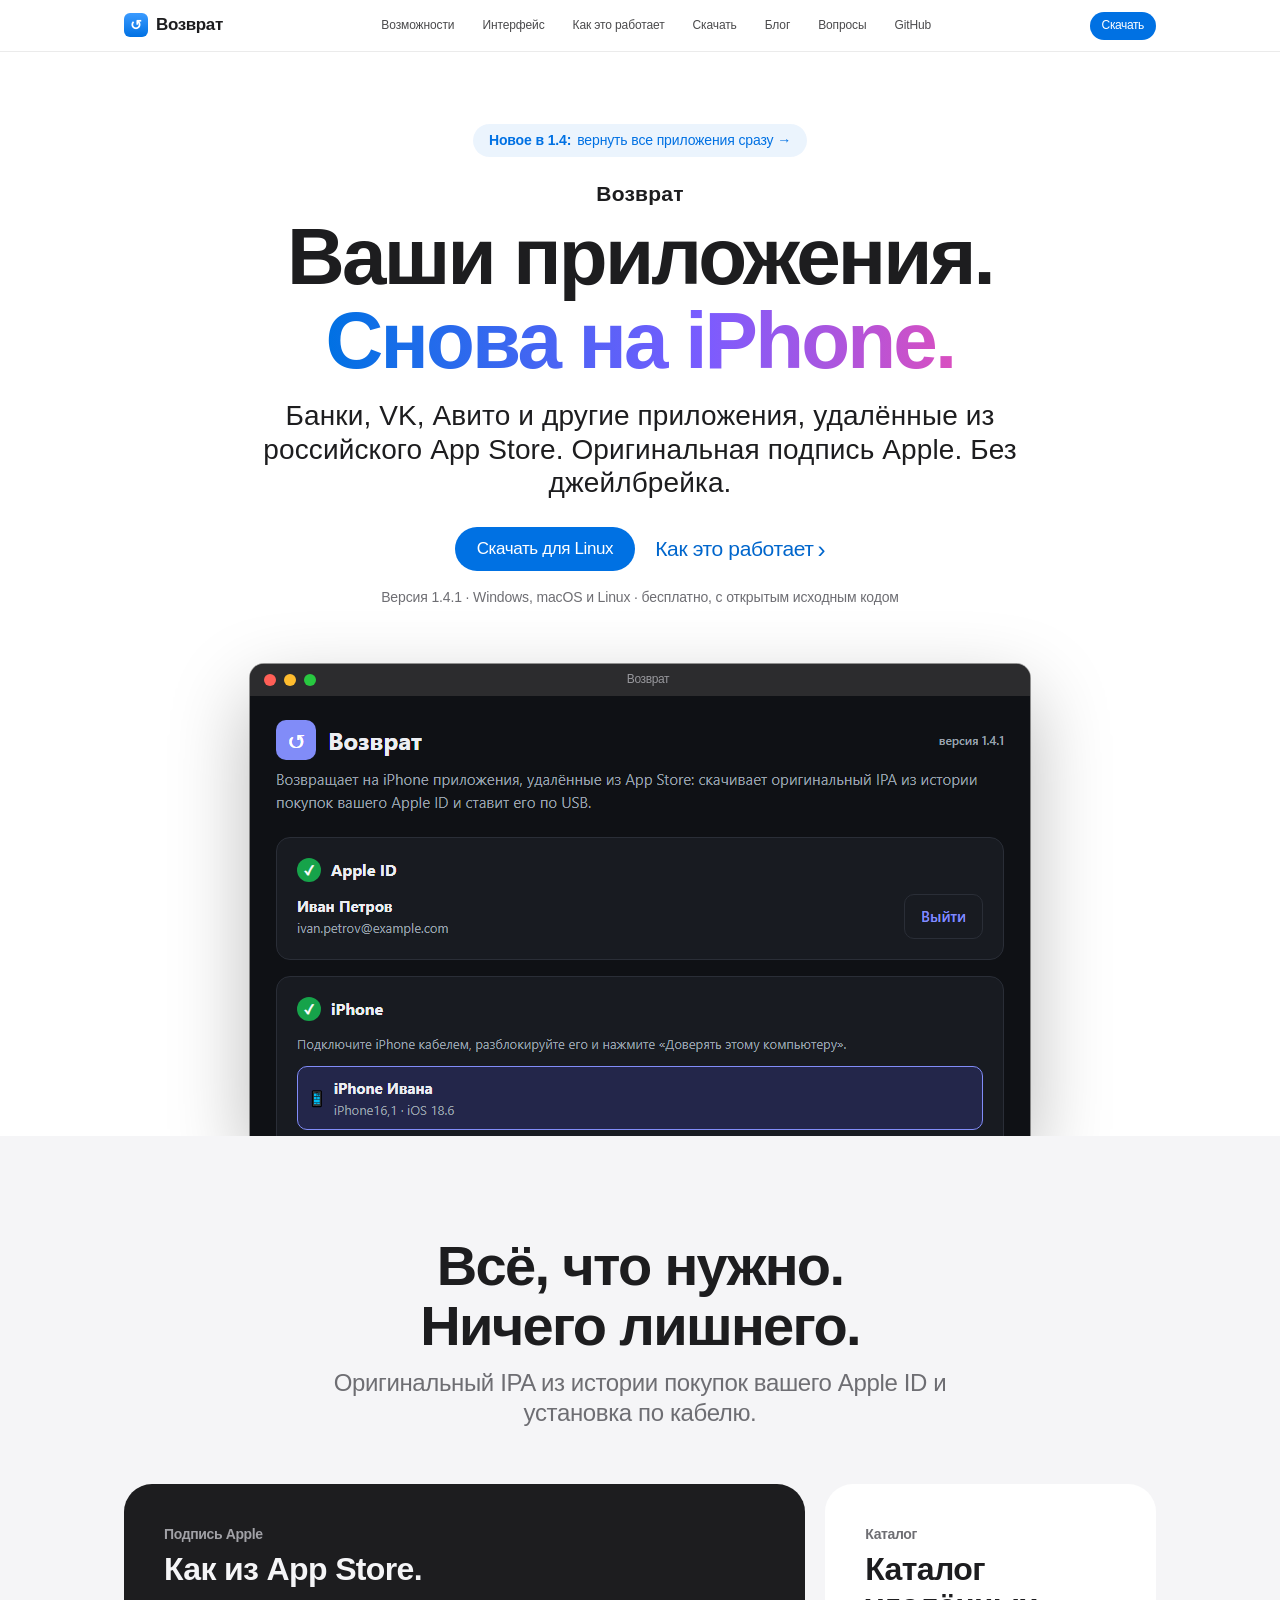
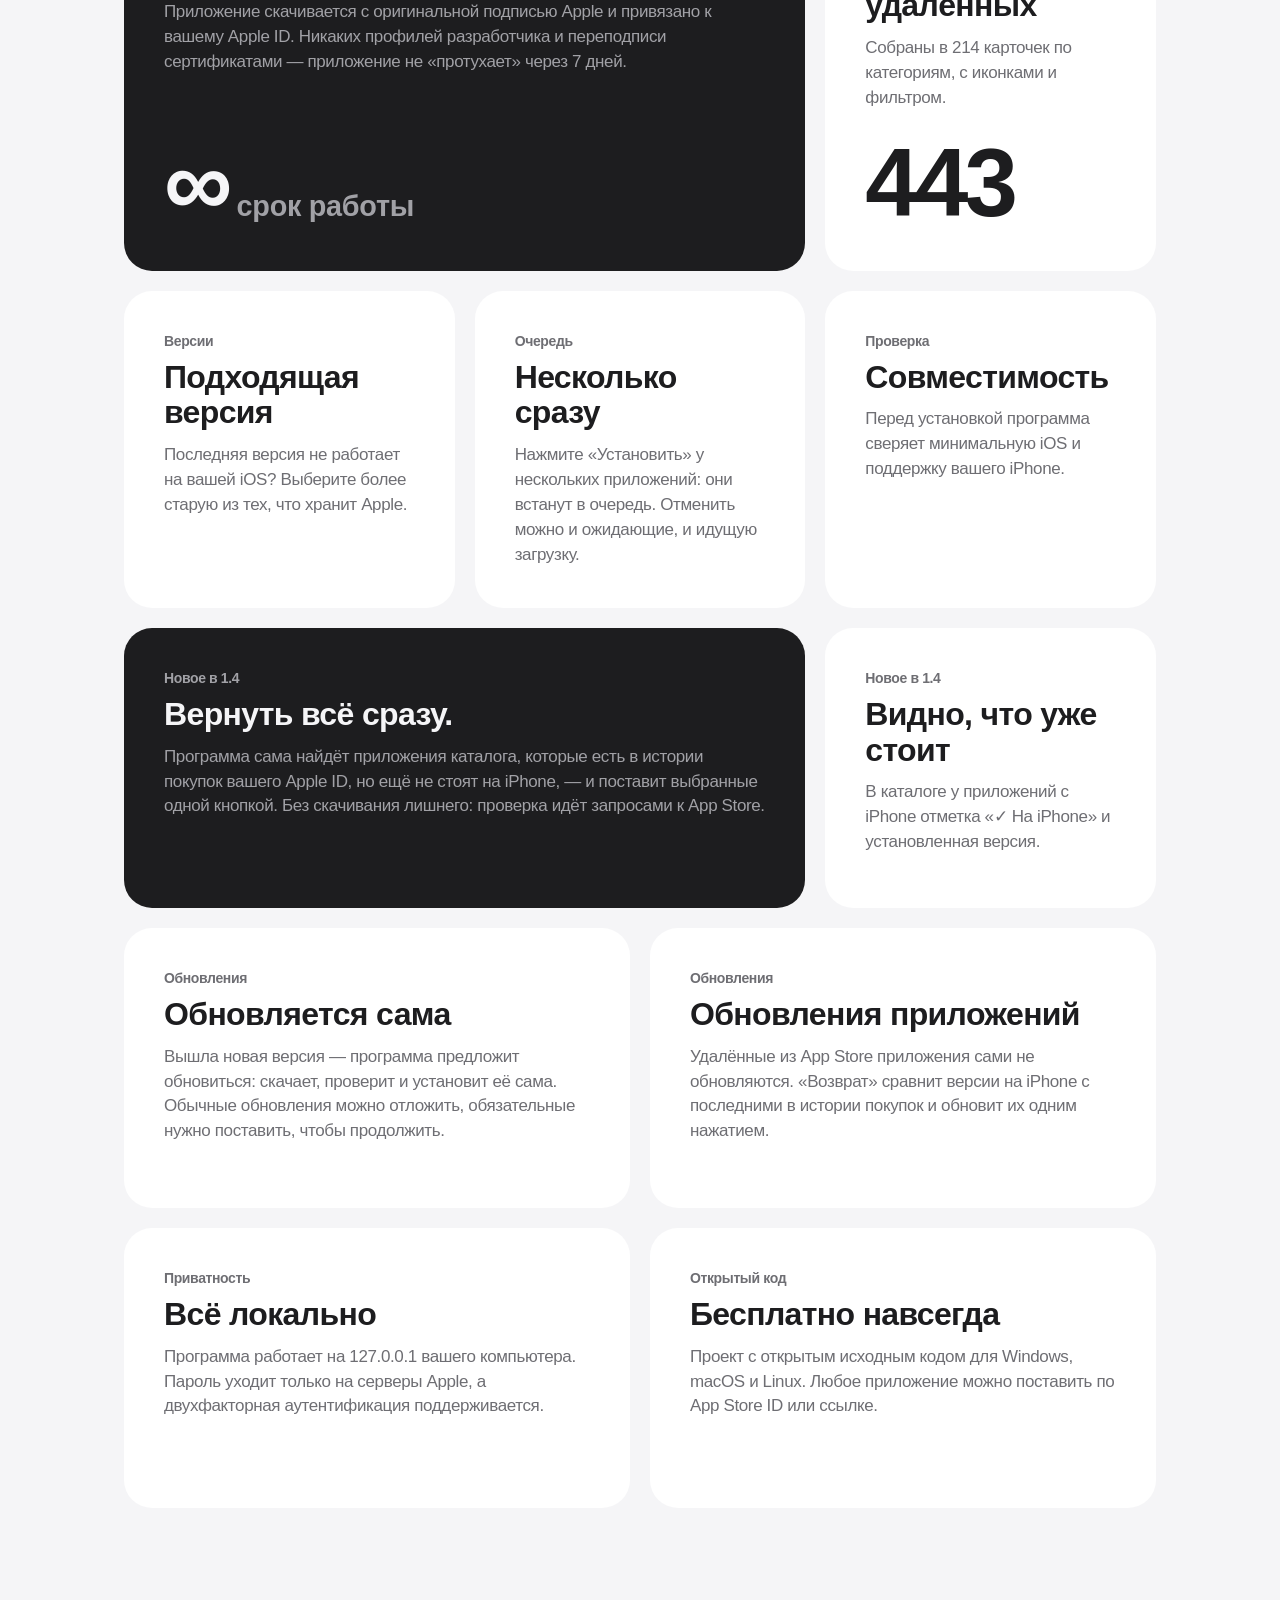
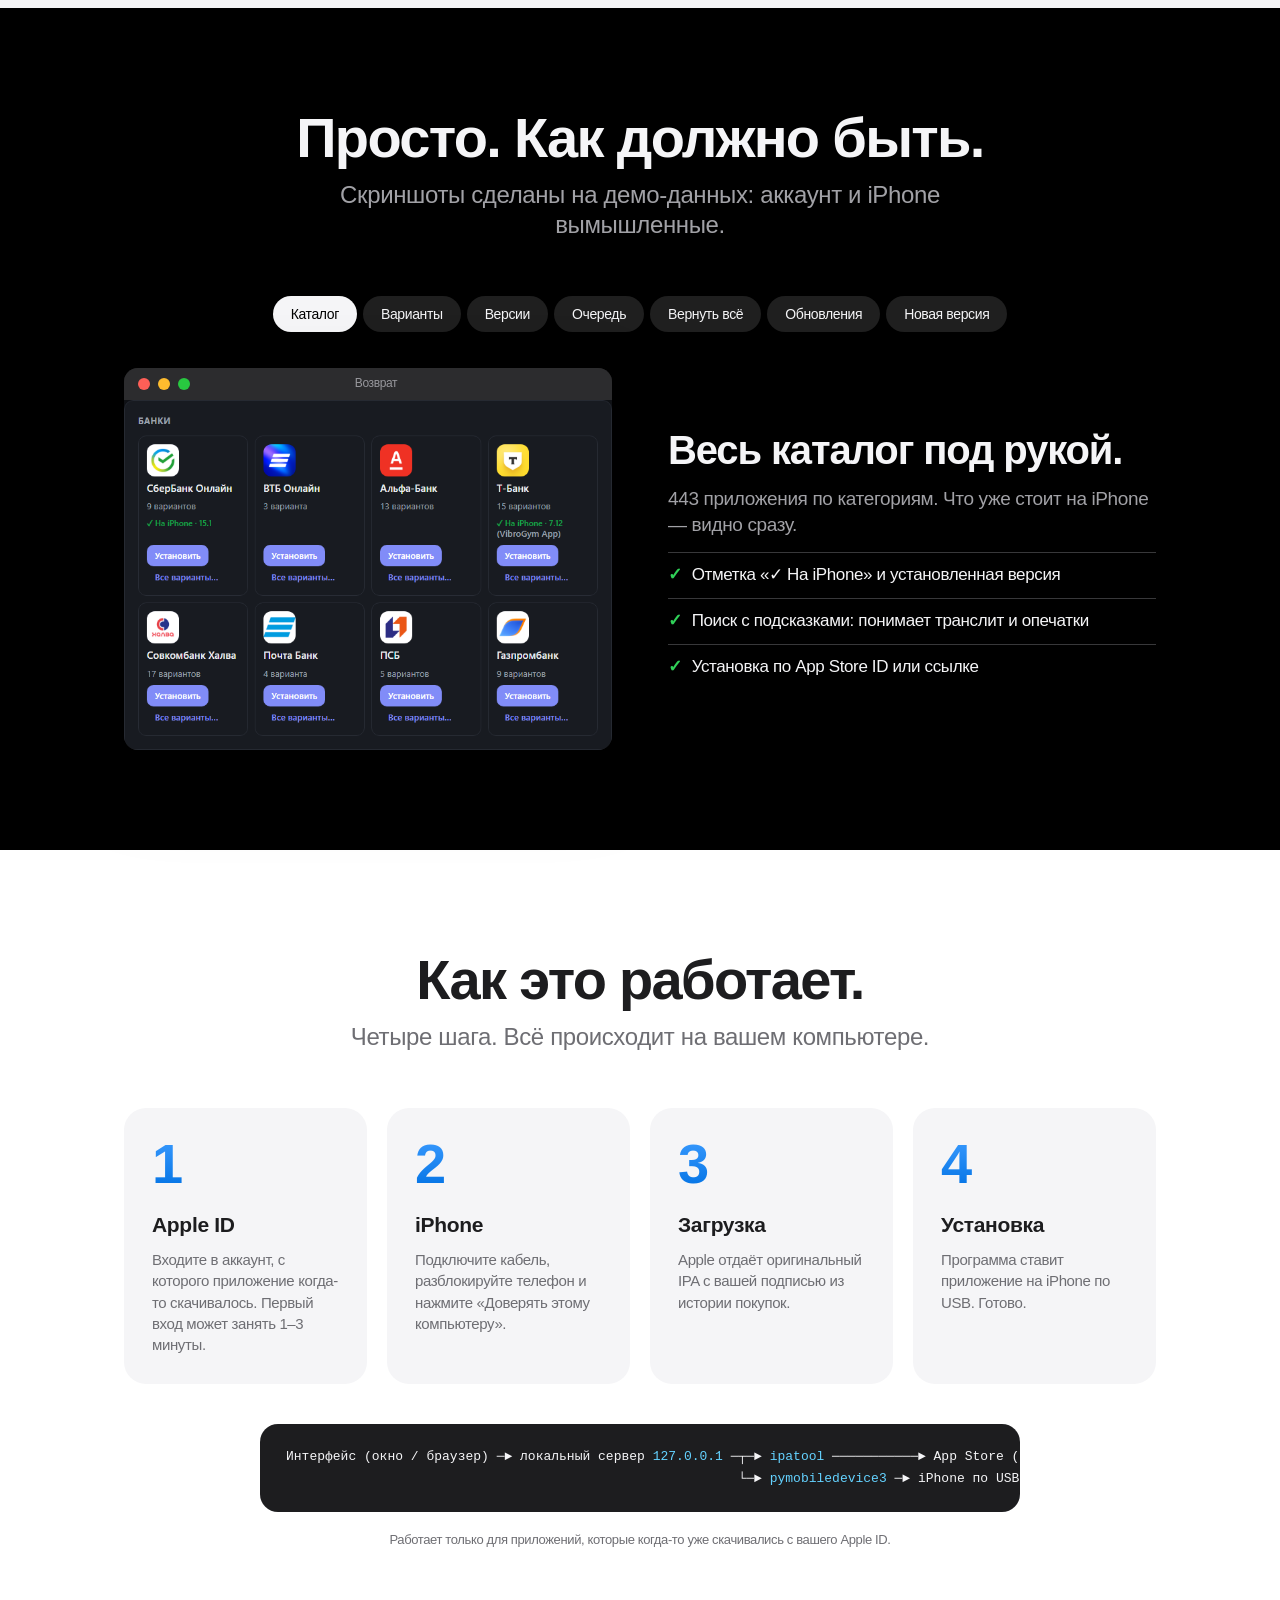
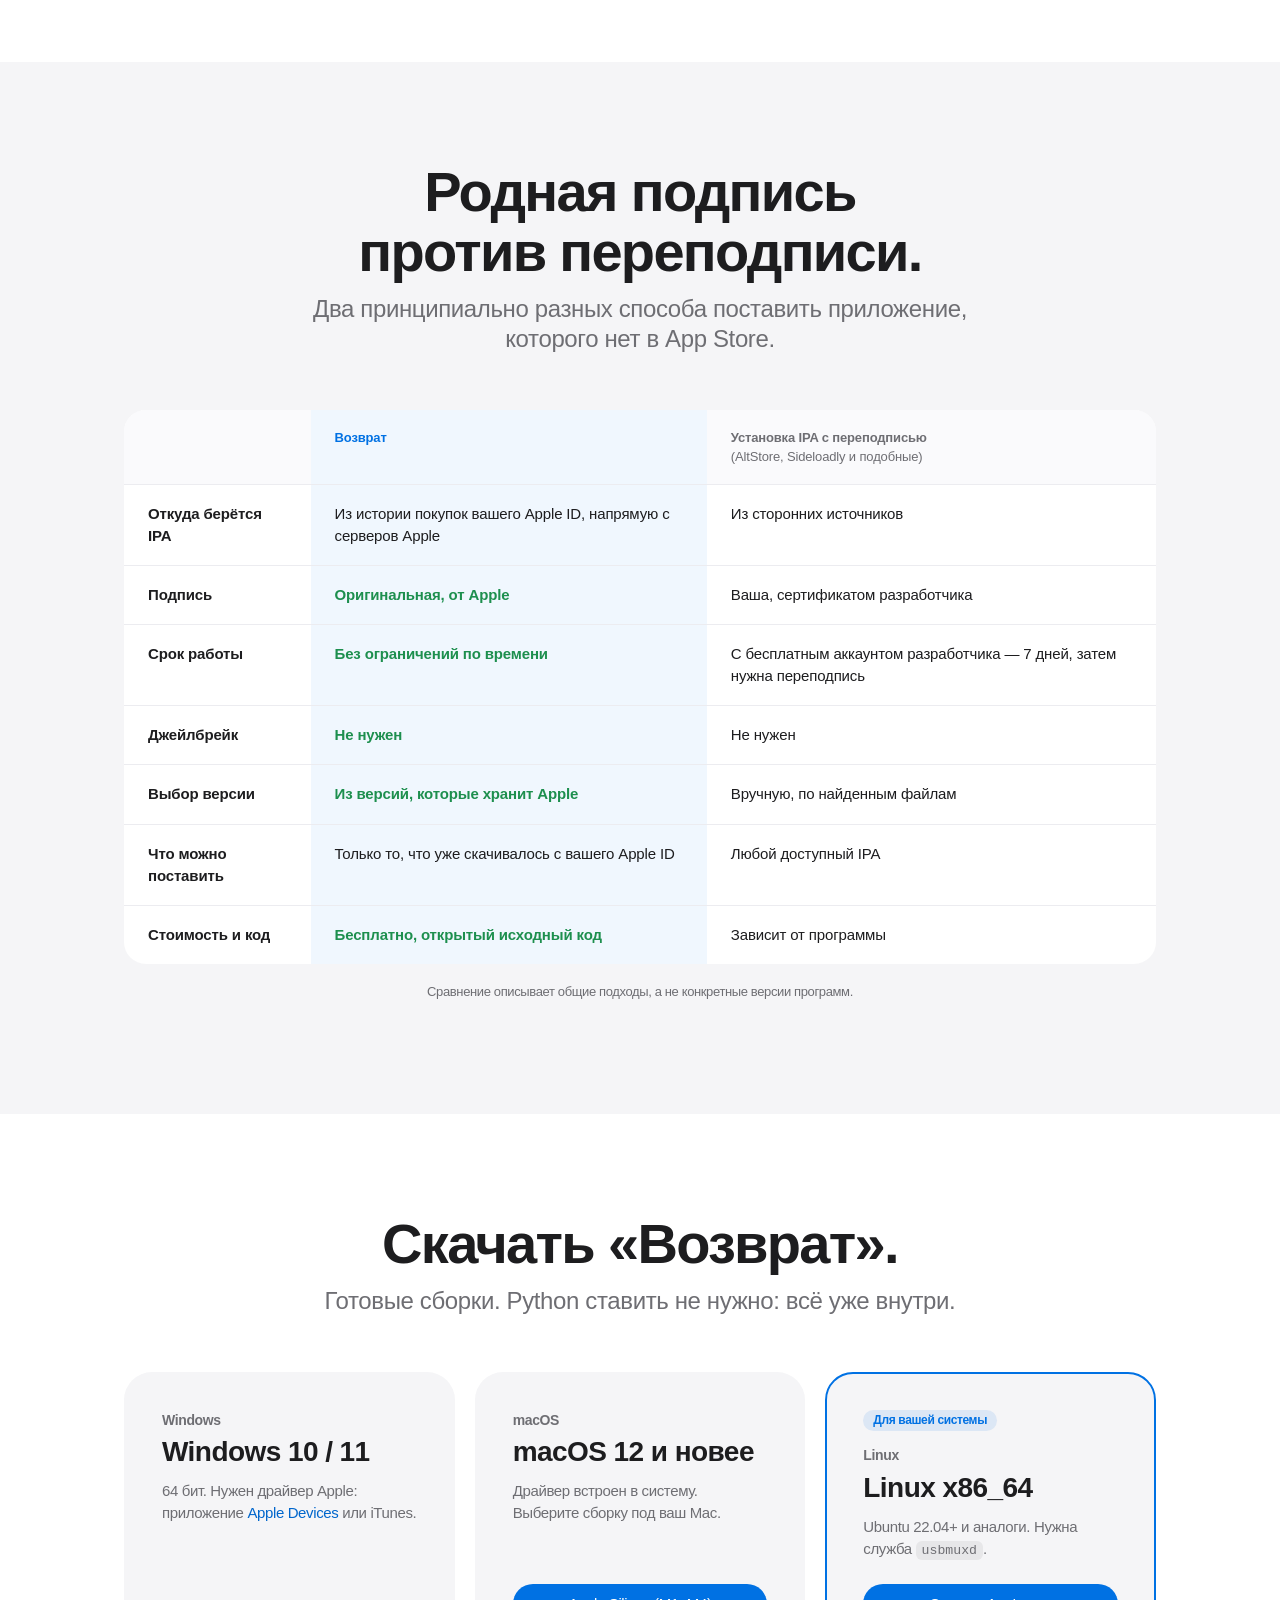
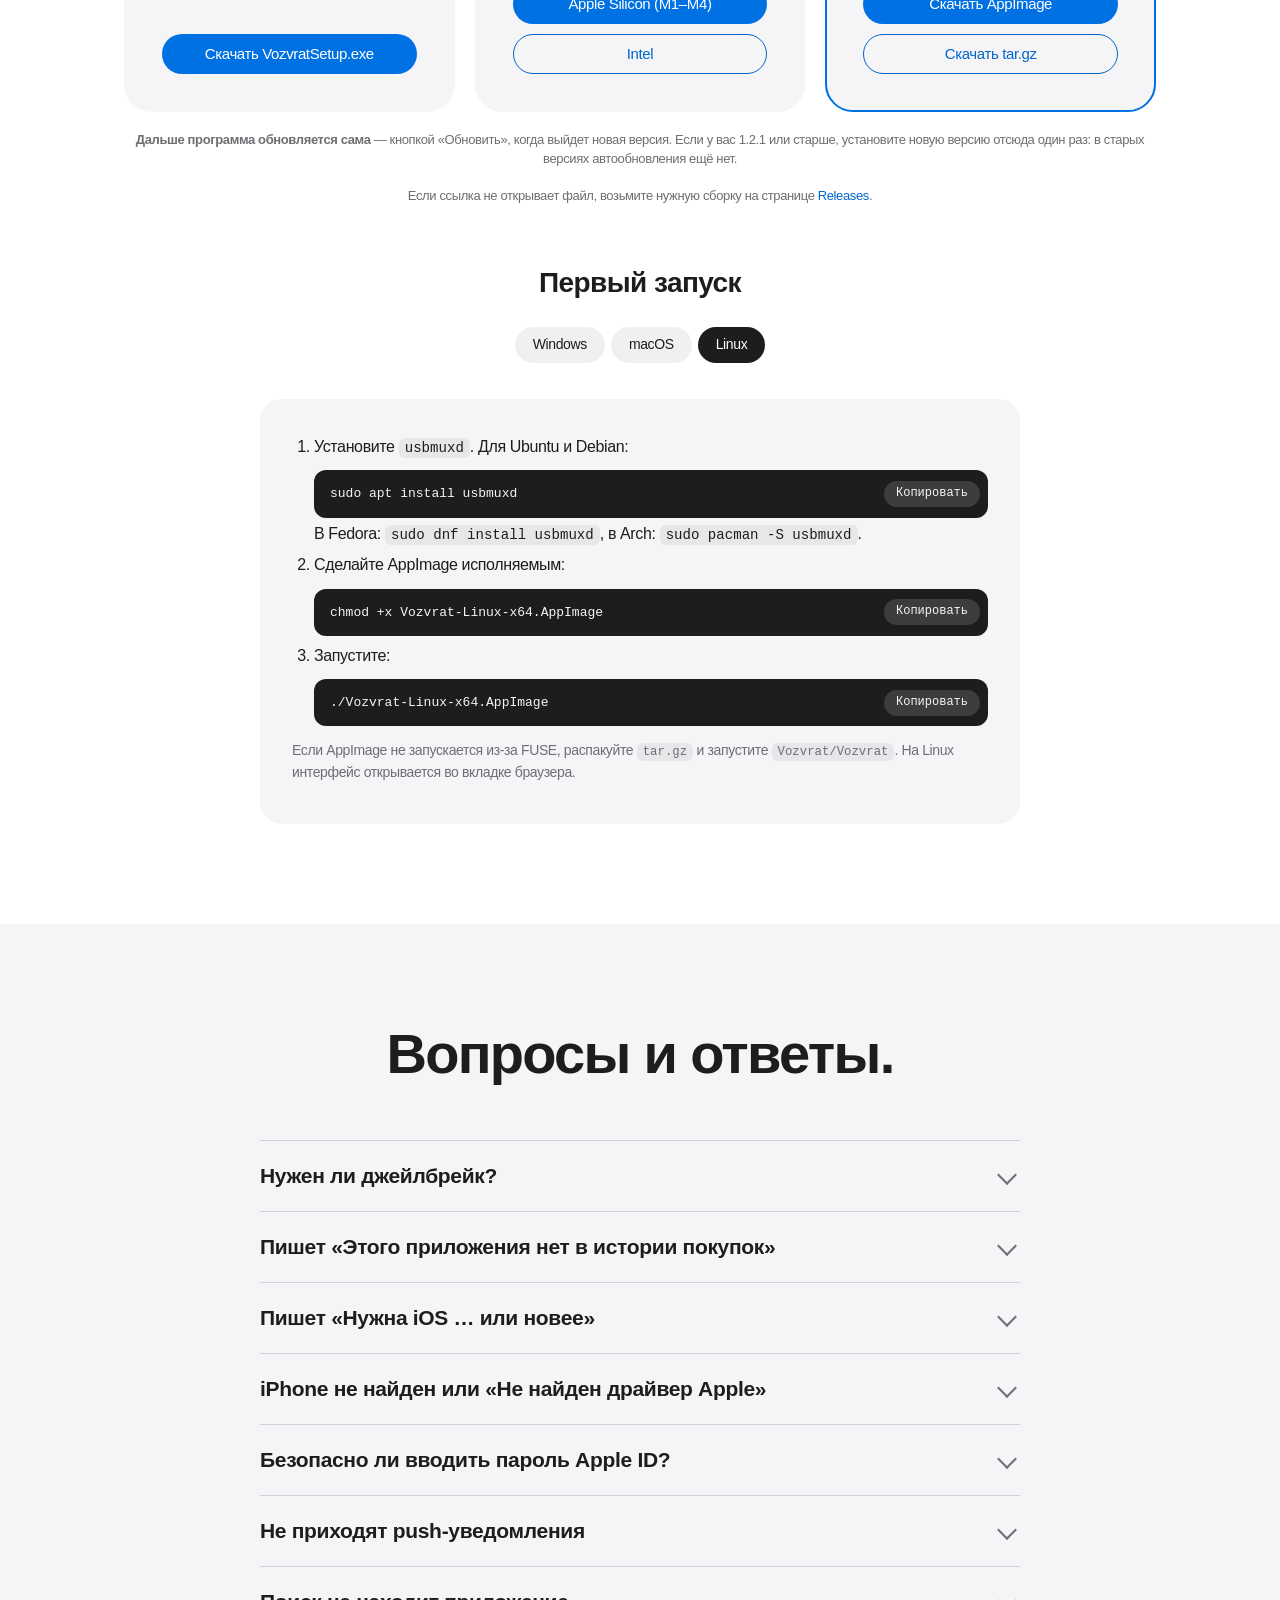
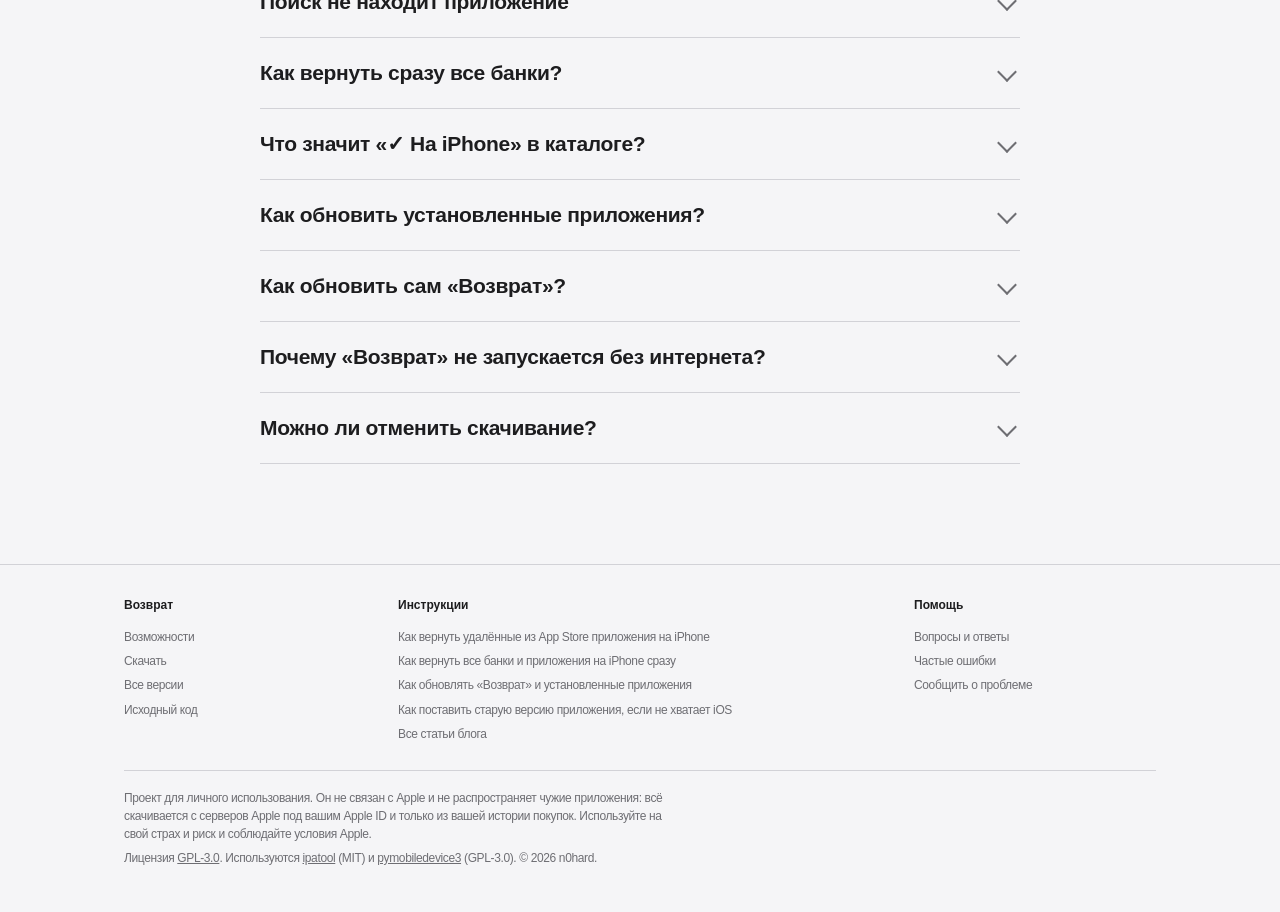
==== cite/index.html @ eb820ef3 "Site: indexing, small redesign, facts checked against the app Indexing - sitemap.xml with last-modif" ====
<!doctype html>
<html lang="ru">
<head>
  <meta charset="UTF-8" />
  <meta name="viewport" content="width=device-width, initial-scale=1" />

  <title>Возврат — удалённые приложения обратно на iPhone</title>
  <meta name="description" content="Бесплатная программа с открытым исходным кодом для Windows, macOS и Linux. Возвращает на iPhone приложения, удалённые из российского App Store: оригинальный IPA из истории покупок Apple ID, установка по USB, без джейлбрейка." />
  <meta name="author" content="n0hard" />
  <meta name="robots" content="index, follow, max-image-preview:large" />
  <meta name="theme-color" content="#ffffff" />
  <meta name="format-detection" content="telephone=no" />
  <link rel="canonical" href="https://n0hard.github.io/back-to-iphone/" />
  <!-- icons -->
  <link rel="icon" type="image/png" sizes="32x32" href="favicon-32.png" />
  <link rel="icon" type="image/png" sizes="192x192" href="favicon-192.png" />
  <link rel="apple-touch-icon" href="apple-touch-icon.png" />
  <!-- /icons -->

  <meta property="og:type" content="website" />
  <meta property="og:locale" content="ru_RU" />
  <meta property="og:url" content="https://n0hard.github.io/back-to-iphone/" />
  <meta property="og:site_name" content="Возврат" />
  <meta property="og:title" content="Возврат — удалённые приложения обратно на iPhone" />
  <meta property="og:description" content="Банки, VK, Авито и другие приложения, удалённые из российского App Store. Оригинальный IPA с подписью Apple, без джейлбрейка." />
  <meta property="og:image" content="https://n0hard.github.io/back-to-iphone/og-image.jpg" />
  <meta property="og:image:width" content="1376" />
  <meta property="og:image:height" content="768" />
  <meta property="og:image:alt" content="Возврат — программа для возврата приложений на iPhone" />
  <meta name="twitter:card" content="summary_large_image" />
  <meta name="twitter:title" content="Возврат — удалённые приложения обратно на iPhone" />
  <meta name="twitter:description" content="Оригинальный IPA с подписью Apple, установка по USB, без джейлбрейка." />
  <meta name="twitter:image" content="https://n0hard.github.io/back-to-iphone/og-image.jpg" />

  <script type="application/ld+json">
  {
    "@context": "https://schema.org",
    "@graph": [
      {
        "@type": "SoftwareApplication",
        "name": "Возврат",
        "softwareVersion": "1.4.1",
        "alternateName": "back-to-iphone",
        "applicationCategory": "UtilitiesApplication",
        "operatingSystem": "Windows 10/11, macOS 12+, Linux x86_64",
        "downloadUrl": "https://github.com/n0hard/back-to-iphone/releases",
        "offers": { "@type": "Offer", "price": "0", "priceCurrency": "RUB" },
        "description": "Бесплатная программа с открытым исходным кодом: скачивает оригинальный IPA из истории покупок Apple ID и устанавливает его на iPhone по USB.",
        "author": { "@type": "Person", "name": "n0hard", "url": "https://github.com/n0hard" }
      },
      {
        "@type": "FAQPage",
        "mainEntity": [
          { "@type": "Question", "name": "Нужен ли джейлбрейк?", "acceptedAnswer": { "@type": "Answer", "text": "Нет. Приложение скачивается с оригинальной подписью Apple и ставится по USB. Оно не «протухает» через 7 дней." } },
          { "@type": "Question", "name": "Что делать, если пишет «Этого приложения нет в истории покупок»?", "acceptedAnswer": { "@type": "Answer", "text": "Приложение не скачивалось с этого Apple ID. Попробуйте другой вариант в «Все варианты…» или другой аккаунт." } },
          { "@type": "Question", "name": "Как вернуть сразу все банки на iPhone?", "acceptedAnswer": { "@type": "Answer", "text": "В карточке «Вернуть всё сразу» выберите категорию «Банки» и нажмите «Найти мои приложения»: «Возврат» найдёт банки из истории покупок вашего Apple ID, которых ещё нет на iPhone, и поставит выбранные одной кнопкой." } },
          { "@type": "Question", "name": "Как обновить установленные приложения?", "acceptedAnswer": { "@type": "Answer", "text": "Подключите iPhone и нажмите «Проверить обновления» в «Возврате»: программа найдёт в истории покупок версии новее и обновит приложения по одному или все сразу." } },
          { "@type": "Question", "name": "Как обновить сам «Возврат»?", "acceptedAnswer": { "@type": "Answer", "text": "Начиная с версии 1.3.0 программа обновляется сама: при выходе новой версии она предлагает нажать «Обновить». Обычные обновления можно отложить, обязательные нужно поставить, чтобы продолжить." } },
          { "@type": "Question", "name": "Безопасно ли вводить пароль Apple ID?", "acceptedAnswer": { "@type": "Answer", "text": "Программа работает локально на 127.0.0.1, пароль передаётся только на серверы Apple. Код открыт и доступен для проверки на GitHub." } }
        ]
      }
    ]
  }
  </script>

  <link rel="stylesheet" href="site.css" />
  <script>document.documentElement.classList.add('js');</script>
</head>
<body id="top">
  <a href="#main" class="sr-only skip">Перейти к содержимому</a>

  <header class="nav">
    <div class="wrap">
      <a class="brand" href="#top" aria-label="Возврат — в начало"><span class="brand-ico" aria-hidden="true">↺</span>Возврат</a>
      <ul class="menu" id="menu">
        <li><a href="#features">Возможности</a></li>
        <li><a href="#screens">Интерфейс</a></li>
        <li><a href="#how">Как это работает</a></li>
        <li><a href="#download">Скачать</a></li>
        <li><a href="blog/">Блог</a></li>
        <li><a href="#faq">Вопросы</a></li>
        <li><a href="https://github.com/n0hard/back-to-iphone" target="_blank" rel="noopener noreferrer">GitHub</a></li>
      </ul>
      <div class="nav-cta">
        <a class="btn sm" href="#download">Скачать</a>
        <button class="burger" id="burger" aria-label="Меню" aria-expanded="false" aria-controls="menu"><span></span><span></span></button>
      </div>
    </div>
  </header>

  <main id="main">
    <!-- HERO -->
    <section class="hero" style="padding-bottom:0">
      <div class="wrap">
        <a class="news" href="blog/vernut-vse-srazu/"><b>Новое в 1.4:</b> вернуть все приложения сразу →</a>
        <p class="eyebrow">Возврат</p>
        <h1>Ваши приложения.<br><span class="grad">Снова на iPhone.</span></h1>
        <p class="lead">Банки, VK, Авито и другие приложения, удалённые из российского App Store. Оригинальная подпись Apple. Без джейлбрейка.</p>
        <div class="cta-row">
          <a class="btn" id="heroDl" href="#download">Скачать бесплатно</a>
          <a class="linkmore" href="#how">Как это работает</a>
        </div>
        <p class="hero-meta" id="heroMeta">Версия <span data-v="version">1.4.1</span> · Windows, macOS и Linux · бесплатно, с открытым исходным кодом</p>
        <div class="hero-shot reveal">
          <div class="window">
            <div class="window-bar"><span class="dot r"></span><span class="dot y"></span><span class="dot g"></span><span class="window-title">Возврат</span></div>
            <div class="window-body"><img src="img/main.png" width="780" height="1100" alt="Главное окно программы: вход в Apple ID, выбор iPhone и каталог приложений" /></div>
          </div>
        </div>
      </div>
    </section>

    <!-- FEATURES -->
    <section id="features" class="alt">
      <div class="wrap">
        <div class="head reveal">
          <h2>Всё, что нужно.<br>Ничего лишнего.</h2>
          <p>Оригинальный IPA из истории покупок вашего Apple ID и установка по кабелю.</p>
        </div>
        <div class="bento">
          <article class="tile s4 dk reveal">
            <div class="kicker">Подпись Apple</div>
            <h3>Как из App Store.</h3>
            <p>Приложение скачивается с оригинальной подписью Apple и привязано к вашему Apple ID. Никаких профилей разработчика и переподписи сертификатами — приложение не «протухает» через 7 дней.</p>
            <div class="big">∞<small>срок работы</small></div>
          </article>
          <article class="tile s2 reveal">
            <div class="kicker">Каталог</div>
            <h3>Каталог удалённых</h3>
            <p>Собраны в <span data-n="cards">214 карточек</span> по категориям, с иконками и фильтром.</p>
            <div class="big"><span data-n="apps-num">443</span></div>
          </article>
          <article class="tile s2 reveal">
            <div class="kicker">Версии</div>
            <h3>Подходящая версия</h3>
            <p>Последняя версия не работает на вашей iOS? Выберите более старую из тех, что хранит Apple.</p>
          </article>
          <article class="tile s2 reveal">
            <div class="kicker">Очередь</div>
            <h3>Несколько сразу</h3>
            <p>Нажмите «Установить» у нескольких приложений: они встанут в очередь. Отменить можно и ожидающие, и идущую загрузку.</p>
          </article>
          <article class="tile s2 reveal">
            <div class="kicker">Проверка</div>
            <h3>Совместимость</h3>
            <p>Перед установкой программа сверяет минимальную iOS и поддержку вашего iPhone.</p>
          </article>
          <article class="tile s4 dk reveal">
            <div class="kicker">Новое в 1.4</div>
            <h3>Вернуть всё сразу.</h3>
            <p>Программа сама найдёт приложения каталога, которые есть в истории покупок вашего Apple ID, но ещё не стоят на iPhone, — и поставит выбранные одной кнопкой. Без скачивания лишнего: проверка идёт запросами к App Store.</p>
          </article>
          <article class="tile s2 reveal">
            <div class="kicker">Новое в 1.4</div>
            <h3>Видно, что уже стоит</h3>
            <p>В каталоге у приложений с iPhone отметка «✓ На iPhone» и установленная версия.</p>
          </article>
          <article class="tile s3 reveal">
            <div class="kicker">Обновления</div>
            <h3>Обновляется сама</h3>
            <p>Вышла новая версия — программа предложит обновиться: скачает, проверит и установит её сама. Обычные обновления можно отложить, обязательные нужно поставить, чтобы продолжить.</p>
          </article>
          <article class="tile s3 reveal">
            <div class="kicker">Обновления</div>
            <h3>Обновления приложений</h3>
            <p>Удалённые из App Store приложения сами не обновляются. «Возврат» сравнит версии на iPhone с последними в истории покупок и обновит их одним нажатием.</p>
          </article>
          <article class="tile s3 reveal">
            <div class="kicker">Приватность</div>
            <h3>Всё локально</h3>
            <p>Программа работает на 127.0.0.1 вашего компьютера. Пароль уходит только на серверы Apple, а двухфакторная аутентификация поддерживается.</p>
          </article>
          <article class="tile s3 reveal">
            <div class="kicker">Открытый код</div>
            <h3>Бесплатно навсегда</h3>
            <p>Проект с открытым исходным кодом для Windows, macOS и Linux. Любое приложение можно поставить по App Store ID или ссылке.</p>
          </article>
        </div>
      </div>
    </section>

    <!-- SCREENS -->
    <section id="screens" class="black">
      <div class="wrap">
        <div class="head reveal">
          <h2>Просто. Как должно быть.</h2>
          <p>Скриншоты сделаны на демо-данных: аккаунт и iPhone вымышленные.</p>
        </div>
        <div class="tabs on-dark" role="tablist" aria-label="Экраны программы" data-tabs="screens">
          <button class="tab" role="tab" id="t-main" aria-controls="p-main" aria-selected="true">Каталог</button>
          <button class="tab" role="tab" id="t-variants" aria-controls="p-variants" aria-selected="false" tabindex="-1">Варианты</button>
          <button class="tab" role="tab" id="t-versions" aria-controls="p-versions" aria-selected="false" tabindex="-1">Версии</button>
          <button class="tab" role="tab" id="t-queue" aria-controls="p-queue" aria-selected="false" tabindex="-1">Очередь</button>
          <button class="tab" role="tab" id="t-restore" aria-controls="p-restore" aria-selected="false" tabindex="-1">Вернуть всё</button>
          <button class="tab" role="tab" id="t-appupd" aria-controls="p-appupd" aria-selected="false" tabindex="-1">Обновления</button>
          <button class="tab" role="tab" id="t-selfupd" aria-controls="p-selfupd" aria-selected="false" tabindex="-1">Новая версия</button>
        </div>

        <div class="panel" id="p-main" role="tabpanel" aria-labelledby="t-main">
          <div class="shots-grid">
            <div class="window"><div class="window-bar"><span class="dot r"></span><span class="dot y"></span><span class="dot g"></span><span class="window-title">Возврат</span></div><div class="window-body"><img src="img/catalog-marks.png" width="728" height="522" loading="lazy" alt="Каталог банков: у СберБанка и Т-Банка отметка «✓ На iPhone» с версией" /></div></div>
            <div class="shots-text">
              <h3>Весь каталог под рукой.</h3>
              <p><span data-n="apps">443 приложения</span> по категориям. Что уже стоит на iPhone — видно сразу.</p>
              <ul><li>Отметка «✓ На iPhone» и установленная версия</li><li>Поиск с подсказками: понимает транслит и опечатки</li><li>Установка по App Store ID или ссылке</li></ul>
            </div>
          </div>
        </div>
        <div class="panel" id="p-variants" role="tabpanel" aria-labelledby="t-variants" hidden>
          <div class="shots-grid">
            <div class="window"><div class="window-bar"><span class="dot r"></span><span class="dot y"></span><span class="dot g"></span><span class="window-title">Возврат</span></div><div class="window-body"><img src="img/variants.png" width="780" height="1100" loading="lazy" alt="Окно вариантов Т-Банка" /></div></div>
            <div class="shots-text">
              <h3>Варианты одного бренда.</h3>
              <p>Банки выходили под разными названиями. Ставьте тот вариант, который вы когда-то скачивали, — в истории покупок есть только он.</p>
              <ul><li>Кнопка «Все варианты…» в карточке</li><li>Основное приложение — одним нажатием</li><li>Версию можно выбрать для каждого варианта</li></ul>
            </div>
          </div>
        </div>
        <div class="panel" id="p-versions" role="tabpanel" aria-labelledby="t-versions" hidden>
          <div class="shots-grid">
            <div class="window"><div class="window-bar"><span class="dot r"></span><span class="dot y"></span><span class="dot g"></span><span class="window-title">Возврат</span></div><div class="window-body"><img src="img/versions.png" width="780" height="1100" loading="lazy" alt="Окно выбора версии ВКонтакте" /></div></div>
            <div class="shots-text">
              <h3>Версия под вашу iOS.</h3>
              <p>Если последняя сборка требует более новую систему, поставьте более старую версию приложения.</p>
              <ul><li>Список версий, которые хранит Apple</li><li>Номер и дата выхода каждой сборки</li><li>Проверка совместимости перед установкой</li></ul>
            </div>
          </div>
        </div>
        <div class="panel" id="p-queue" role="tabpanel" aria-labelledby="t-queue" hidden>
          <div class="shots-grid">
            <div class="window"><div class="window-bar"><span class="dot r"></span><span class="dot y"></span><span class="dot g"></span><span class="window-title">Возврат</span></div><div class="window-body"><img src="img/download-progress.png" width="728" height="346" loading="lazy" alt="Очередь установок: скачивание с процентами и кнопкой «Отменить», следующее приложение ждёт" /></div></div>
            <div class="shots-text">
              <h3>Очередь установок.</h3>
              <p>Нажмите «Установить» у нескольких приложений сразу. Они поставятся по очереди, а прогресс виден прямо в карточке.</p>
              <ul><li>Отменить можно и ожидающие, и идущую загрузку</li><li>Прогресс в процентах, если Apple сообщает размер</li><li>Не отключайте кабель и не блокируйте экран</li></ul>
            </div>
          </div>
        </div>
        <div class="panel" id="p-restore" role="tabpanel" aria-labelledby="t-restore" hidden>
          <div class="shots-grid">
            <div class="window"><div class="window-bar"><span class="dot r"></span><span class="dot y"></span><span class="dot g"></span><span class="window-title">Возврат</span></div><div class="window-body"><img src="img/restore-found.png" width="728" height="461" loading="lazy" alt="«Вернуть всё сразу»: в истории покупок найдены Альфа-Банк, ВТБ Онлайн, Газпромбанк и Почта Банк, кнопка «Вернуть выбранные (4)»" /></div></div>
            <div class="shots-text">
              <h3>Вернуть всё сразу.</h3>
              <p>Выберите категорию — например, банки — и нажмите «Найти мои приложения». «Возврат» проверит, что есть в истории покупок, и покажет всё, чего ещё нет на iPhone.</p>
              <ul><li>Без скачивания — только запросы к App Store</li><li>Лишнее можно снять галочкой</li><li>Всё выбранное встаёт в очередь одной кнопкой</li></ul>
            </div>
          </div>
        </div>
        <div class="panel" id="p-appupd" role="tabpanel" aria-labelledby="t-appupd" hidden>
          <div class="shots-grid">
            <div class="window"><div class="window-bar"><span class="dot r"></span><span class="dot y"></span><span class="dot g"></span><span class="window-title">Возврат</span></div><div class="window-body"><img src="img/app-updates.png" width="728" height="368" loading="lazy" alt="Обновления приложений: MAX 1.0 → 1.2, СберБанк Онлайн 15.1 → 16.0, кнопка «Обновить все»" /></div></div>
            <div class="shots-text">
              <h3>Обновления приложений.</h3>
              <p>Удалённые из App Store приложения не обновляются сами. Нажмите «Проверить обновления» — «Возврат» сравнит версии на iPhone с последними в истории покупок.</p>
              <ul><li>Видно, какая версия стоит и какая доступна</li><li>Обновить одно или все сразу</li><li>Данные приложений сохраняются</li></ul>
            </div>
          </div>
        </div>
        <div class="panel" id="p-selfupd" role="tabpanel" aria-labelledby="t-selfupd" hidden>
          <div class="shots-grid">
            <div class="window"><div class="window-bar"><span class="dot r"></span><span class="dot y"></span><span class="dot g"></span><span class="window-title">Возврат</span></div><div class="window-body"><img src="img/update-banner.png" width="728" height="104" loading="lazy" alt="Плашка «Доступна новая версия» с кнопками «Обновить» и «Позже»" /></div></div>
            <div class="shots-text">
              <h3>Обновление в одну кнопку.</h3>
              <p>Когда выходит новая версия, «Возврат» сам предложит обновиться: скачает файл для вашей системы, проверит контрольную сумму, установит и откроется заново.</p>
              <ul><li>Без сайта и GitHub</li><li>Обычное обновление можно отложить кнопкой «Позже»</li><li>Обязательное — с важными исправлениями — нужно поставить, чтобы продолжить</li></ul>
            </div>
          </div>
        </div>
      </div>
    </section>

    <!-- HOW -->
    <section id="how">
      <div class="wrap">
        <div class="head reveal">
          <h2>Как это работает.</h2>
          <p>Четыре шага. Всё происходит на вашем компьютере.</p>
        </div>
        <div class="steps">
          <div class="step reveal"><div class="n">1</div><h3>Apple ID</h3><p>Входите в аккаунт, с которого приложение когда-то скачивалось. Первый вход может занять 1–3 минуты.</p></div>
          <div class="step reveal"><div class="n">2</div><h3>iPhone</h3><p>Подключите кабель, разблокируйте телефон и нажмите «Доверять этому компьютеру».</p></div>
          <div class="step reveal"><div class="n">3</div><h3>Загрузка</h3><p>Apple отдаёт оригинальный IPA с вашей подписью из истории покупок.</p></div>
          <div class="step reveal"><div class="n">4</div><h3>Установка</h3><p>Программа ставит приложение на iPhone по USB. Готово.</p></div>
        </div>
<div class="flow reveal" aria-label="Схема работы">Интерфейс (окно / браузер) ─► локальный сервер <b>127.0.0.1</b> ─┬─► <b>ipatool</b> ───────────► App Store (вход, IPA)
                                                          └─► <b>pymobiledevice3</b> ─► iPhone по USB</div>
        <p class="note">Работает только для приложений, которые когда-то уже скачивались с вашего Apple ID.</p>
      </div>
    </section>

    <!-- COMPARE -->
    <section id="compare" class="alt">
      <div class="wrap">
        <div class="head reveal">
          <h2>Родная подпись<br>против переподписи.</h2>
          <p>Два принципиально разных способа поставить приложение, которого нет в App Store.</p>
        </div>
        <div class="tablewrap reveal">
          <table>
            <thead>
              <tr><th></th><th class="us">Возврат</th><th>Установка IPA с переподписью<br><span style="font-weight:400">(AltStore, Sideloadly и подобные)</span></th></tr>
            </thead>
            <tbody>
              <tr><td>Откуда берётся IPA</td><td class="us">Из истории покупок вашего Apple ID, напрямую с серверов Apple</td><td>Из сторонних источников</td></tr>
              <tr><td>Подпись</td><td class="us yes">Оригинальная, от Apple</td><td>Ваша, сертификатом разработчика</td></tr>
              <tr><td>Срок работы</td><td class="us yes">Без ограничений по времени</td><td>С бесплатным аккаунтом разработчика — 7 дней, затем нужна переподпись</td></tr>
              <tr><td>Джейлбрейк</td><td class="us yes">Не нужен</td><td>Не нужен</td></tr>
              <tr><td>Выбор версии</td><td class="us yes">Из версий, которые хранит Apple</td><td>Вручную, по найденным файлам</td></tr>
              <tr><td>Что можно поставить</td><td class="us">Только то, что уже скачивалось с вашего Apple ID</td><td>Любой доступный IPA</td></tr>
              <tr><td>Стоимость и код</td><td class="us yes">Бесплатно, открытый исходный код</td><td>Зависит от программы</td></tr>
            </tbody>
          </table>
        </div>
        <p class="note">Сравнение описывает общие подходы, а не конкретные версии программ.</p>
      </div>
    </section>

    <!-- DOWNLOAD -->
    <section id="download">
      <div class="wrap">
        <div class="head reveal">
          <h2>Скачать «Возврат».</h2>
          <p>Готовые сборки. Python ставить не нужно: всё уже внутри.</p>
        </div>
        <div class="dl-grid">
          <div class="dl reveal" data-os="windows">
            <span class="badge" hidden>Для вашей системы</span>
            <div class="os">Windows</div>
            <h3>Windows 10 / 11</h3>
            <p class="req">64 бит. Нужен драйвер Apple: приложение <a href="https://apps.microsoft.com/detail/9np83lwlpz9k" target="_blank" rel="noopener noreferrer">Apple Devices</a> или iTunes.</p>
            <div class="btns"><a class="btn" href="https://github.com/n0hard/back-to-iphone/releases/latest/download/VozvratSetup.exe">Скачать VozvratSetup.exe</a></div>
          </div>
          <div class="dl reveal" data-os="mac">
            <span class="badge" hidden>Для вашей системы</span>
            <div class="os">macOS</div>
            <h3>macOS 12 и новее</h3>
            <p class="req">Драйвер встроен в систему. Выберите сборку под ваш Mac.</p>
            <div class="btns">
              <a class="btn" href="https://github.com/n0hard/back-to-iphone/releases/latest/download/Vozvrat-macOS-arm64.dmg">Apple Silicon (M1–M4)</a>
              <a class="btn ghost" href="https://github.com/n0hard/back-to-iphone/releases/latest/download/Vozvrat-macOS-x64.dmg">Intel</a>
            </div>
          </div>
          <div class="dl reveal" data-os="linux">
            <span class="badge" hidden>Для вашей системы</span>
            <div class="os">Linux</div>
            <h3>Linux x86_64</h3>
            <p class="req">Ubuntu 22.04+ и аналоги. Нужна служба <code>usbmuxd</code>.</p>
            <div class="btns">
              <a class="btn" href="https://github.com/n0hard/back-to-iphone/releases/latest/download/Vozvrat-Linux-x64.AppImage">Скачать AppImage</a>
              <a class="btn ghost" href="https://github.com/n0hard/back-to-iphone/releases/latest/download/Vozvrat-Linux-x64.tar.gz">Скачать tar.gz</a>
            </div>
          </div>
        </div>
        <p class="note"><b>Дальше программа обновляется сама</b> — кнопкой «Обновить», когда выйдет новая версия. Если у вас 1.2.1 или старше, установите новую версию отсюда один раз: в старых версиях автообновления ещё нет.</p>
        <p class="note">Если ссылка не открывает файл, возьмите нужную сборку на странице <a href="https://github.com/n0hard/back-to-iphone/releases" target="_blank" rel="noopener noreferrer">Releases</a>.</p>

        <div class="install reveal">
          <h3>Первый запуск</h3>
          <div class="tabs" role="tablist" aria-label="Инструкция по системам" data-tabs="install">
            <button class="tab" role="tab" id="i-win" aria-controls="ip-win" aria-selected="true">Windows</button>
            <button class="tab" role="tab" id="i-mac" aria-controls="ip-mac" aria-selected="false" tabindex="-1">macOS</button>
            <button class="tab" role="tab" id="i-linux" aria-controls="ip-linux" aria-selected="false" tabindex="-1">Linux</button>
          </div>
          <div class="panel" id="ip-win" role="tabpanel" aria-labelledby="i-win">
            <div class="steps-list"><ol>
              <li>Установите <a href="https://apps.microsoft.com/detail/9np83lwlpz9k" target="_blank" rel="noopener noreferrer">Apple Devices</a> из Microsoft Store или iTunes.</li>
              <li>Запустите <code>VozvratSetup.exe</code>. Права администратора не нужны.</li>
              <li>Если SmartScreen покажет «Неизвестный издатель», нажмите «Подробнее», затем «Выполнить в любом случае»: инсталлятор не подписан цифровой подписью.</li>
            </ol>
            <p class="small-note">Окно программы работает на Microsoft Edge WebView2 — в Windows 10 и 11 он обычно уже есть. Если вместо программы появилось сообщение «Не удалось открыть окно программы», установите или обновите <a href="https://go.microsoft.com/fwlink/p/?LinkId=2124703" target="_blank" rel="noopener noreferrer">WebView2 Runtime</a>.</p></div>
          </div>
          <div class="panel" id="ip-mac" role="tabpanel" aria-labelledby="i-mac" hidden>
            <div class="steps-list"><ol>
              <li>Откройте <code>.dmg</code> и перетащите «Возврат» в «Программы».</li>
              <li>Программа не подписана сертификатом Apple, поэтому macOS заблокирует первый запуск. Откройте «Системные настройки» → «Конфиденциальность и безопасность» и нажмите «Всё равно открыть» — или выполните в Терминале:
                <div class="code" data-copy-src><span>xattr -cr /Applications/Vozvrat.app</span><button class="copy" type="button">Копировать</button></div></li>
              <li>При первом подключении iPhone нажмите на телефоне «Доверять этому компьютеру».</li>
            </ol></div>
          </div>
          <div class="panel" id="ip-linux" role="tabpanel" aria-labelledby="i-linux" hidden>
            <div class="steps-list"><ol>
              <li>Установите <code>usbmuxd</code>. Для Ubuntu и Debian:
                <div class="code" data-copy-src><span>sudo apt install usbmuxd</span><button class="copy" type="button">Копировать</button></div>В Fedora: <code>sudo dnf install usbmuxd</code>, в Arch: <code>sudo pacman -S usbmuxd</code>.</li>
              <li>Сделайте AppImage исполняемым:
                <div class="code" data-copy-src><span>chmod +x Vozvrat-Linux-x64.AppImage</span><button class="copy" type="button">Копировать</button></div></li>
              <li>Запустите:
                <div class="code" data-copy-src><span>./Vozvrat-Linux-x64.AppImage</span><button class="copy" type="button">Копировать</button></div></li>
            </ol>
            <p class="small-note">Если AppImage не запускается из-за FUSE, распакуйте <code>tar.gz</code> и запустите <code>Vozvrat/Vozvrat</code>. На Linux интерфейс открывается во вкладке браузера.</p></div>
          </div>
        </div>
      </div>
    </section>

    <!-- FAQ -->
    <section id="faq" class="alt">
      <div class="wrap">
        <div class="head reveal"><h2>Вопросы и ответы.</h2></div>
        <div class="faq reveal">
          <details><summary>Нужен ли джейлбрейк?</summary><div><p>Нет. Приложение скачивается с оригинальной подписью Apple и ставится по USB. Оно привязано к вашему Apple ID и не «протухает» через 7 дней.</p></div></details>
          <details><summary>Пишет «Этого приложения нет в истории покупок»</summary><div><p>Это значит, что приложение не скачивалось с этого Apple ID. Попробуйте другой вариант в «Все варианты…» или войдите под другим аккаунтом.</p></div></details>
          <details><summary>Пишет «Нужна iOS … или новее»</summary><div><p>Откройте «Версии» и поставьте более старую версию приложения, которая поддерживает iOS вашего iPhone.</p></div></details>
          <details><summary>iPhone не найден или «Не найден драйвер Apple»</summary><div><p>Windows: установите Apple Devices или iTunes. Linux: установите и запустите <code>usbmuxd</code>. Затем переподключите кабель, разблокируйте iPhone и нажмите «Доверять этому компьютеру».</p></div></details>
          <details><summary>Безопасно ли вводить пароль Apple ID?</summary><div><p>Программа работает локально на вашем компьютере (127.0.0.1). Пароль передаётся только на серверы Apple через <code>ipatool</code>, двухфакторная аутентификация поддерживается. Исходный код открыт на GitHub.</p></div></details>
          <details><summary>Не приходят push-уведомления</summary><div><p>Для части удалённых приложений Apple отключила пуши. Это ограничение Apple, а не программы.</p></div></details>
          <details><summary>Поиск не находит приложение</summary><div><p>Поиск идёт только по каталогу программы (<span data-n="apps">443 приложения</span>) и понимает транслит, разговорные названия и небольшие опечатки: «макс» и «max», «сбол», «тинькофф». Если приложения в каталоге нет, введите его App Store ID или ссылку <code>apps.apple.com/…/id123456789</code>.</p></div></details>
          <details><summary>Как вернуть сразу все банки?</summary><div><p>В карточке «Вернуть всё сразу» выберите категорию «Банки» и нажмите «Найти мои приложения». «Возврат» проверит, какие банки есть в истории покупок вашего Apple ID и ещё не стоят на iPhone, — останется снять лишние галочки и нажать «Вернуть выбранные». Проверка идёт без скачивания: банки — около 5 минут, весь каталог — 10–15 минут.</p><p>Если часть приложений проверить не удалось, программа покажет причину и попробует их ещё раз. Приложения, которых нет в магазине страны вашего Apple ID, она отмечает отдельно — с таким аккаунтом их не скачать.</p></div></details>
          <details><summary>Что значит «✓ На iPhone» в каталоге?</summary><div><p>Это приложение уже стоит на подключённом iPhone; рядом — установленная версия, а если стоит не основной вариант — его название. Отметки обновляются при подключении телефона и после каждой установки.</p></div></details>
          <details><summary>Как обновить установленные приложения?</summary><div><p>Через App Store удалённые приложения не обновляются. Подключите iPhone и нажмите «Проверить обновления» в «Возврате»: программа покажет, для каких приложений в истории покупок есть версия новее, и обновит их по одному или все сразу. Данные приложений сохраняются.</p></div></details>
          <details><summary>Как обновить сам «Возврат»?</summary><div><p>Ничего делать не нужно: когда выходит новая версия, программа предлагает обновиться и ставит обновление сама. Обычное обновление можно отложить кнопкой «Позже», обязательное — с важными исправлениями — нужно поставить, чтобы продолжить. Если у вас 1.2.1 или старше, один раз установите новую версию со страницы загрузки — автообновление появилось в 1.3.0.</p></div></details>
          <details><summary>Почему «Возврат» не запускается без интернета?</summary><div><p>При запуске программа проверяет обновления на GitHub — в том числе обязательные, без которых старой версией пользоваться нельзя. Если проверить не удалось, появится сообщение с кнопкой «Повторить» — проверьте подключение к интернету. Без интернета программа всё равно не смогла бы скачать приложение у Apple.</p></div></details>
          <details><summary>Можно ли отменить скачивание?</summary><div><p>Да, кнопкой «Отменить» в карточке приложения — и пока оно ждёт в очереди, и во время скачивания. Установку на iPhone прервать нельзя: оборванная установка может оставить приложение в неработающем состоянии.</p></div></details>
        </div>
      </div>
    </section>
  </main>

  <footer>
    <div class="wrap">
      <div class="foot-cols">
        <div class="foot-col"><h4>Возврат</h4>
          <a href="#features">Возможности</a><a href="#download">Скачать</a>
          <a href="https://github.com/n0hard/back-to-iphone/releases" target="_blank" rel="noopener noreferrer">Все версии</a><a href="https://github.com/n0hard/back-to-iphone" target="_blank" rel="noopener noreferrer">Исходный код</a></div>
        <div class="foot-col wide"><h4>Инструкции</h4><a href="blog/kak-vernut-udalennye-prilozheniya/">Как вернуть удалённые из App Store приложения на iPhone</a><a href="blog/vernut-vse-srazu/">Как вернуть все банки и приложения на iPhone сразу</a><a href="blog/obnovleniya/">Как обновлять «Возврат» и установленные приложения</a><a href="blog/staraya-versiya-prilozheniya/">Как поставить старую версию приложения, если не хватает iOS</a><a href="blog/">Все статьи блога</a></div>
        <div class="foot-col"><h4>Помощь</h4>
          <a href="#faq">Вопросы и ответы</a><a href="blog/drugie-oshibki/">Частые ошибки</a>
          <a href="https://github.com/n0hard/back-to-iphone/issues" target="_blank" rel="noopener noreferrer">Сообщить о проблеме</a></div>
      </div>
      <div class="foot-legal">
        <p>Проект для личного использования. Он не связан с Apple и не распространяет чужие приложения: всё скачивается с серверов Apple под вашим Apple ID и только из вашей истории покупок. Используйте на свой страх и риск и соблюдайте условия Apple.</p>
        <p>Лицензия <a href="https://github.com/n0hard/back-to-iphone/blob/main/LICENSE" target="_blank" rel="noopener noreferrer">GPL-3.0</a>. Используются <a href="https://github.com/majd/ipatool" target="_blank" rel="noopener noreferrer">ipatool</a> (MIT) и <a href="https://github.com/doronz88/pymobiledevice3" target="_blank" rel="noopener noreferrer">pymobiledevice3</a> (GPL-3.0). &copy; 2026 n0hard.</p>
      </div>
    </div>
  </footer>

  <script>
  (function () {
    var $ = function (s, r) { return (r || document).querySelector(s); };
    var $$ = function (s, r) { return Array.prototype.slice.call((r || document).querySelectorAll(s)); };

    /* Mobile menu */
    var burger = $('#burger'), menu = $('#menu');
    function setMenu(open) { menu.classList.toggle('open', open); burger.setAttribute('aria-expanded', String(open)); }
    burger.addEventListener('click', function () { setMenu(!menu.classList.contains('open')); });
    $$('a', menu).forEach(function (a) { a.addEventListener('click', function () { setMenu(false); }); });
    document.addEventListener('keydown', function (e) { if (e.key === 'Escape') setMenu(false); });

    /* Tabs (click + arrow keys) */
    $$('[data-tabs]').forEach(function (list) {
      var tabs = $$('[role=tab]', list);
      function select(tab, focus) {
        tabs.forEach(function (t) {
          var on = t === tab;
          t.setAttribute('aria-selected', String(on));
          t.tabIndex = on ? 0 : -1;
          var p = document.getElementById(t.getAttribute('aria-controls'));
          if (p) p.hidden = !on;
        });
        if (focus) tab.focus();
      }
      tabs.forEach(function (t, i) {
        t.addEventListener('click', function () { select(t); });
        t.addEventListener('keydown', function (e) {
          var n = null;
          if (e.key === 'ArrowRight') n = tabs[(i + 1) % tabs.length];
          else if (e.key === 'ArrowLeft') n = tabs[(i - 1 + tabs.length) % tabs.length];
          else if (e.key === 'Home') n = tabs[0];
          else if (e.key === 'End') n = tabs[tabs.length - 1];
          if (n) { e.preventDefault(); select(n, true); }
        });
      });
    });

    /* Copy buttons */
    $$('.code').forEach(function (box) {
      var btn = $('.copy', box), txt = $('span', box).textContent.trim();
      btn.addEventListener('click', function () {
        function ok() { btn.textContent = 'Скопировано'; btn.classList.add('done'); setTimeout(function () { btn.textContent = 'Копировать'; btn.classList.remove('done'); }, 1600); }
        function fallback() {
          var ta = document.createElement('textarea'); ta.value = txt; ta.setAttribute('readonly', '');
          ta.style.position = 'fixed'; ta.style.opacity = '0'; document.body.appendChild(ta); ta.select();
          try { document.execCommand('copy'); ok(); } catch (e) { btn.textContent = 'Ошибка'; }
          document.body.removeChild(ta);
        }
        if (navigator.clipboard && window.isSecureContext) navigator.clipboard.writeText(txt).then(ok, fallback); else fallback();
      });
    });

    /* Detect OS: highlight matching download card and open its instructions */
    var ua = (navigator.userAgent || '') + ' ' + (navigator.platform || '');
    var os = /iPhone|iPad|iPod|Android/i.test(ua) ? null : /Win/i.test(ua) ? 'windows' : /Mac/i.test(ua) ? 'mac' : /Linux|X11/i.test(ua) ? 'linux' : null;
    if (os) {
      var card = $('.dl[data-os="' + os + '"]');
      if (card) { card.classList.add('rec'); $('.badge', card).hidden = false; }
      var tabId = { windows: 'i-win', mac: 'i-mac', linux: 'i-linux' }[os];
      var t = document.getElementById(tabId); if (t) t.click();
      // кнопка на первом экране — сразу для системы посетителя (для Mac и Linux — к выбору сборки)
      var hero = document.getElementById('heroDl');
      hero.textContent = { windows: 'Скачать для Windows', mac: 'Скачать для Mac', linux: 'Скачать для Linux' }[os];
      if (os === 'windows') hero.href = 'https://github.com/n0hard/back-to-iphone/releases/latest/download/VozvratSetup.exe';
    }

    /* Номер версии вшит при сборке сайта; GitHub добавляет дату релиза (при лимите запросов API остаётся вшитый текст) */
    if (window.fetch) {
      fetch('https://api.github.com/repos/n0hard/back-to-iphone/releases/latest', { headers: { Accept: 'application/vnd.github+json' } })
        .then(function (r) { return r.ok ? r.json() : null; })
        .then(function (rel) {
          if (!rel || !rel.tag_name) return;
          var d = new Date(rel.published_at);
          var date = isNaN(d) ? '' : ' от ' + d.toLocaleDateString('ru-RU', { day: 'numeric', month: 'long', year: 'numeric' }).replace(' г.', '');
          document.getElementById('heroMeta').textContent = 'Версия ' + rel.tag_name.replace(/^v/, '') + date
            + ' · Windows, macOS и Linux · бесплатно, с открытым исходным кодом';
        })
        .catch(function () {});
    }

    /* Active nav link on scroll */
    var links = $$('.menu a[href^="#"]');
    var secs = links.map(function (a) { return $(a.getAttribute('href')); });
    function onScroll() {
      var y = window.scrollY + 120, cur = -1;
      secs.forEach(function (s, i) { if (s && s.offsetTop <= y) cur = i; });
      links.forEach(function (a, i) { a.classList.toggle('active', i === cur); });
    }
    window.addEventListener('scroll', onScroll, { passive: true }); onScroll();

    /* Reveal on scroll */
    var els = $$('.reveal');
    if ('IntersectionObserver' in window) {
      var io = new IntersectionObserver(function (en) {
        en.forEach(function (e) { if (e.isIntersecting) { e.target.classList.add('in'); io.unobserve(e.target); } });
      }, { threshold: 0.12 });
      els.forEach(function (el) { io.observe(el); });
    } else { els.forEach(function (el) { el.classList.add('in'); }); }
  })();
  </script>
</body>
</html>
---- cite/site.css ----
:root {
  --bg: #ffffff;
  --bg-alt: #f5f5f7;
  --ink: #1d1d1f;
  --ink-2: #6e6e73;
  --line: #d2d2d7;
  --blue: #0071e3;
  --blue-hover: #0077ed;
  --link: #0066cc;
  --green: #1d8f4e;
  --red: #d70015;
  --dark: #000000;
  --dark-2: #1d1d1f;
  --font: -apple-system, BlinkMacSystemFont, "SF Pro Display", "SF Pro Text", "Helvetica Neue", "Segoe UI", Roboto, Arial, sans-serif;
  --mono: ui-monospace, SFMono-Regular, "SF Mono", Menlo, Consolas, monospace;
  --nav-h: 52px;
}
* { box-sizing: border-box; }
html { scroll-behavior: smooth; scroll-padding-top: calc(var(--nav-h) + 12px); -webkit-text-size-adjust: 100%; }
body {
  margin: 0; background: var(--bg); color: var(--ink);
  font-family: var(--font); font-size: 17px; line-height: 1.47; letter-spacing: -0.022em;
  -webkit-font-smoothing: antialiased; text-rendering: optimizeLegibility;
}
img { max-width: 100%; height: auto; display: block; }
a { color: var(--link); text-decoration: none; }
a:hover { text-decoration: underline; }
button { font: inherit; letter-spacing: inherit; cursor: pointer; }
:focus-visible { outline: 3px solid rgba(0,113,227,.55); outline-offset: 2px; border-radius: 6px; }
.wrap { max-width: 1080px; margin: 0 auto; padding: 0 24px; }
.sr-only { position: absolute; width: 1px; height: 1px; overflow: hidden; clip: rect(0 0 0 0); white-space: nowrap; }
.skip:focus { position: fixed; top: 8px; left: 8px; width: auto; height: auto; clip: auto; padding: 8px 14px; background: var(--blue); color: #fff; z-index: 200; border-radius: 8px; }

/* NAV */
.nav { position: sticky; top: 0; z-index: 100; height: var(--nav-h); background: rgba(255,255,255,.8);
  -webkit-backdrop-filter: saturate(180%) blur(20px); backdrop-filter: saturate(180%) blur(20px); border-bottom: 1px solid rgba(0,0,0,.08); }
.nav .wrap { height: 100%; display: flex; align-items: center; justify-content: space-between; gap: 16px; }
.brand { display: flex; align-items: center; gap: 8px; font-weight: 600; font-size: 17px; color: var(--ink); }
.brand:hover { text-decoration: none; }
.brand-ico { width: 24px; height: 24px; border-radius: 6px; background: linear-gradient(180deg,#3b9bff,#0071e3); color: #fff; display: grid; place-items: center; font-size: 14px; line-height: 1; }
.menu { display: flex; align-items: center; gap: 28px; list-style: none; margin: 0; padding: 0; font-size: 12px; letter-spacing: -0.01em; }
.menu a { color: rgba(29,29,31,.8); }
.menu a:hover, .menu a.active { color: var(--ink); text-decoration: none; }
.menu a.active { font-weight: 600; }
.nav-cta { display: flex; align-items: center; gap: 12px; }
.burger { display: none; width: 40px; height: 40px; border: 0; background: none; border-radius: 8px; padding: 0; position: relative; }
.burger span { position: absolute; left: 11px; right: 11px; height: 1.5px; background: var(--ink); transition: transform .25s, top .25s, opacity .2s; }
.burger span:nth-child(1) { top: 15px; } .burger span:nth-child(2) { top: 24px; }
.burger[aria-expanded="true"] span:nth-child(1) { top: 20px; transform: rotate(45deg); }
.burger[aria-expanded="true"] span:nth-child(2) { top: 20px; transform: rotate(-45deg); }

/* BUTTONS */
.btn { display: inline-flex; align-items: center; justify-content: center; gap: 6px; min-height: 44px; padding: 0 22px; border-radius: 980px; border: 0;
  background: var(--blue); color: #fff; font-size: 17px; font-weight: 400; transition: background .2s, transform .1s; }
.btn:hover { background: var(--blue-hover); text-decoration: none; }
.btn:active { transform: scale(.98); }
.btn.sm { min-height: 28px; padding: 0 12px; font-size: 12px; }
.btn.ghost { background: transparent; color: var(--link); border: 1px solid var(--link); }
.btn.ghost:hover { background: rgba(0,102,204,.08); }
.btn.dark { background: var(--ink); } .btn.dark:hover { background: #333336; }
.linkmore { font-size: 21px; color: var(--link); display: inline-flex; align-items: center; gap: 4px; }
.linkmore::after { content: "›"; font-size: 1.15em; transition: transform .2s; }
.linkmore:hover::after { transform: translateX(3px); }

/* HERO */
.hero { text-align: center; padding: 72px 0 0; background: var(--bg); overflow: hidden; }
.hero-meta { margin: 16px auto 0; font-size: 14px; color: var(--ink-2); letter-spacing: -0.01em; }
.news { display: inline-flex; align-items: center; gap: 6px; margin: 0 0 22px; padding: 6px 16px; border-radius: 980px;
  background: rgba(0,113,227,.08); color: var(--blue); font-size: 14px; font-weight: 500; letter-spacing: -0.01em; }
.news:hover { background: rgba(0,113,227,.14); text-decoration: none; }
.news b { font-weight: 600; }
.eyebrow { font-size: 21px; font-weight: 600; color: var(--ink); margin: 0 0 6px; letter-spacing: .011em; }
h1 { font-size: clamp(40px, 7.2vw, 80px); line-height: 1.05; font-weight: 700; letter-spacing: -0.035em; margin: 0 auto 16px; max-width: 14em; }
.grad { background: linear-gradient(90deg,#0071e3,#7a5cff 60%,#d94fc0); -webkit-background-clip: text; background-clip: text; color: transparent; }
.lead { font-size: clamp(19px, 2.4vw, 28px); line-height: 1.19; font-weight: 400; letter-spacing: .004em; color: var(--ink); max-width: 28em; margin: 0 auto 28px; }
.lead.mute { color: var(--ink-2); }
.cta-row { display: flex; gap: 20px; justify-content: center; align-items: center; flex-wrap: wrap; }
.hero-shot { margin: 56px auto 0; max-width: 780px; }
.window { background: #1c1c1e; border-radius: 14px 14px 0 0; box-shadow: 0 30px 80px rgba(0,0,0,.28), 0 0 0 1px rgba(0,0,0,.4); overflow: hidden; }
.window-bar { height: 32px; display: flex; align-items: center; gap: 8px; padding: 0 14px; background: #2c2c2e; }
.dot { width: 12px; height: 12px; border-radius: 50%; }
.dot.r { background: #ff5f57; } .dot.y { background: #febc2e; } .dot.g { background: #28c840; }
.window-title { flex: 1; text-align: center; font-size: 12px; color: #98989d; margin-right: 44px; }
.hero-shot .window-body { max-height: 440px; overflow: hidden; }
.hero-shot img { width: 100%; }

/* SECTIONS */
section { padding: 100px 0; }
section.alt { background: var(--bg-alt); }
section.black { background: var(--dark); color: #f5f5f7; }
.head { text-align: center; margin-bottom: 56px; }
.head h2 { font-size: clamp(32px, 5vw, 56px); line-height: 1.07; font-weight: 700; letter-spacing: -0.03em; margin: 0 0 12px; }
.head p { font-size: clamp(18px, 2vw, 24px); line-height: 1.25; color: var(--ink-2); max-width: 30em; margin: 0 auto; font-weight: 400; }
.black .head p { color: #a1a1a6; }

/* BENTO */
.bento { display: grid; grid-template-columns: repeat(6, 1fr); gap: 20px; }
.tile { background: #fff; border-radius: 28px; padding: 40px; position: relative; overflow: hidden; min-height: 280px; display: flex; flex-direction: column; }
.alt .tile { background: #fff; }
.tile.s3 { grid-column: span 3; } .tile.s2 { grid-column: span 2; } .tile.s4 { grid-column: span 4; } .tile.s6 { grid-column: span 6; }
.tile.dk { background: #1d1d1f; color: #f5f5f7; }
.tile .kicker { font-size: 14px; font-weight: 600; color: var(--ink-2); margin-bottom: 8px; text-transform: none; }
.tile.dk .kicker { color: #a1a1a6; }
.tile h3 { font-size: clamp(24px, 2.8vw, 32px); line-height: 1.12; font-weight: 700; letter-spacing: -0.02em; margin: 0 0 12px; }
.tile p { margin: 0; font-size: 17px; color: var(--ink-2); }
.tile.dk p { color: #a1a1a6; }
.tile .big { margin-top: auto; padding-top: 24px; font-size: clamp(56px, 8vw, 96px); font-weight: 700; letter-spacing: -0.04em; line-height: 1; }
.tile .big small { font-size: .3em; font-weight: 600; letter-spacing: -0.01em; color: var(--ink-2); margin-left: 8px; }
.tile.dk .big small { color: #a1a1a6; }

/* TABS */
.tabs { display: flex; justify-content: center; gap: 6px; flex-wrap: wrap; margin-bottom: 36px; }
.tab { border: 0; background: rgba(0,0,0,.06); color: var(--ink); border-radius: 980px; min-height: 36px; padding: 0 18px; font-size: 14px; font-weight: 500; transition: background .2s, color .2s; }
.tab:hover { background: rgba(0,0,0,.1); }
.tab[aria-selected="true"] { background: var(--ink); color: #fff; }
.black .tab, .tabs.on-dark .tab { background: rgba(255,255,255,.12); color: #f5f5f7; }
.tabs.on-dark .tab:hover { background: rgba(255,255,255,.2); }
.tabs.on-dark .tab[aria-selected="true"] { background: #f5f5f7; color: #000; }
.panel[hidden] { display: none; }
.shots-grid { display: grid; grid-template-columns: 1fr 1fr; gap: 56px; align-items: center; }
.shots-grid .window { border-radius: 14px; }
.shots-grid .window-body { max-height: 560px; overflow: hidden; }
.shots-text h3 { font-size: clamp(28px, 3.5vw, 40px); line-height: 1.1; letter-spacing: -0.028em; margin: 0 0 14px; font-weight: 700; }
.shots-text p { color: #a1a1a6; font-size: 19px; line-height: 1.37; margin: 0 0 14px; }
.shots-text ul { margin: 0; padding: 0; list-style: none; color: #f5f5f7; font-size: 17px; }
.shots-text li { padding: 10px 0; border-top: 1px solid #38383a; display: flex; gap: 10px; }
.shots-text li::before { content: "✓"; color: #30d158; font-weight: 600; }

/* STEPS */
.steps { display: grid; grid-template-columns: repeat(4, 1fr); gap: 20px; counter-reset: s; }
.step { background: var(--bg-alt); border-radius: 22px; padding: 28px; }
.step .n { font-size: 56px; font-weight: 700; letter-spacing: -0.04em; line-height: 1; background: linear-gradient(180deg,#3b9bff,#0071e3); -webkit-background-clip: text; background-clip: text; color: transparent; margin-bottom: 18px; }
.step h3 { margin: 0 0 8px; font-size: 21px; font-weight: 700; letter-spacing: -0.015em; }
.step p { margin: 0; font-size: 15px; color: var(--ink-2); line-height: 1.43; }
.flow { margin: 40px auto 0; max-width: 760px; font-family: var(--mono); font-size: 13px; background: #1d1d1f; color: #f5f5f7; border-radius: 18px; padding: 22px 26px; overflow-x: auto; letter-spacing: 0; line-height: 1.7; white-space: pre; }
.flow b { color: #64d2ff; font-weight: 500; }

/* COMPARE */
.tablewrap { background: #fff; border-radius: 22px; overflow-x: auto; }
table { width: 100%; border-collapse: collapse; min-width: 640px; font-size: 15px; letter-spacing: -0.01em; }
th, td { text-align: left; padding: 18px 24px; border-bottom: 1px solid #ececf0; vertical-align: top; }
tr:last-child td { border-bottom: 0; }
th { font-size: 13px; color: var(--ink-2); font-weight: 600; background: #fafafc; }
th.us, td.us { background: rgba(0,113,227,.06); }
th.us { color: var(--blue); }
td:first-child { font-weight: 600; }
.yes { color: var(--green); font-weight: 600; } .no { color: var(--red); }
.note { text-align: center; font-size: 13px; color: var(--ink-2); margin-top: 18px; }

/* DOWNLOAD */
.dl-grid { display: grid; grid-template-columns: repeat(3, 1fr); gap: 20px; }
.dl { background: var(--bg-alt); border-radius: 28px; padding: 36px; display: flex; flex-direction: column; gap: 6px; border: 2px solid transparent; transition: border-color .25s, transform .25s; }
.dl.rec { border-color: var(--blue); }
.dl .os { font-size: 14px; font-weight: 600; color: var(--ink-2); }
.dl h3 { margin: 0; font-size: 28px; font-weight: 700; letter-spacing: -0.02em; line-height: 1.14; }
.dl .req { font-size: 15px; color: var(--ink-2); margin: 6px 0 18px; }
.dl .btns { margin-top: auto; display: flex; flex-direction: column; gap: 10px; align-items: stretch; }
.dl .btn { font-size: 15px; min-height: 40px; }
.badge { align-self: flex-start; font-size: 12px; font-weight: 600; color: var(--blue); background: rgba(0,113,227,.1); border-radius: 980px; padding: 2px 10px; margin-bottom: 8px; }
.badge[hidden] { display: none; }
.install { margin-top: 56px; max-width: 760px; margin-left: auto; margin-right: auto; }
.install h3 { text-align: center; font-size: 28px; letter-spacing: -0.02em; margin: 0 0 24px; }
.panel .steps-list { background: var(--bg-alt); border-radius: 22px; padding: 28px 32px; font-size: 16px; }
.steps-list ol { margin: 0; padding-left: 22px; } .steps-list li { margin: 8px 0; }
.code { position: relative; margin: 12px 0 4px; background: #1d1d1f; color: #f5f5f7; border-radius: 12px; padding: 14px 90px 14px 16px; font-family: var(--mono); font-size: 13px; letter-spacing: 0; overflow-x: auto; white-space: pre; }
.copy { position: absolute; right: 8px; top: 50%; transform: translateY(-50%); border: 0; border-radius: 980px; background: rgba(255,255,255,.14); color: #f5f5f7; font-size: 12px; padding: 4px 12px; min-height: 26px; }
.copy:hover { background: rgba(255,255,255,.25); }
.copy.done { background: #30d158; color: #000; }
.small-note { font-size: 14px; color: var(--ink-2); margin-top: 14px; }

/* FAQ */
.faq { max-width: 760px; margin: 0 auto; }
details { border-top: 1px solid var(--line); }
details:last-child { border-bottom: 1px solid var(--line); }
summary { list-style: none; cursor: pointer; padding: 22px 40px 22px 0; font-size: 21px; font-weight: 600; letter-spacing: -0.015em; position: relative; line-height: 1.24; }
summary::-webkit-details-marker { display: none; }
summary::after { content: ""; position: absolute; right: 6px; top: 50%; width: 12px; height: 12px; margin-top: -8px;
  border-right: 2px solid var(--ink-2); border-bottom: 2px solid var(--ink-2); transform: rotate(45deg); transition: transform .25s; }
details[open] summary::after { transform: rotate(-135deg); margin-top: -2px; }
details > div { padding: 0 0 24px; color: var(--ink-2); font-size: 17px; max-width: 40em; }
details > div p { margin: 0 0 10px; }
code { font-family: var(--mono); font-size: .88em; background: rgba(0,0,0,.06); padding: 2px 6px; border-radius: 6px; letter-spacing: 0; }

/* FOOTER */
footer { background: var(--bg-alt); color: var(--ink-2); font-size: 12px; padding: 32px 0 40px; border-top: 1px solid var(--line); }
footer .wrap { display: block; }
.foot-cols { display: grid; grid-template-columns: 1fr 2fr 1fr; gap: 32px; padding-bottom: 24px; border-bottom: 1px solid var(--line); }
.foot-col h4 { margin: 0 0 10px; font-size: 12px; font-weight: 600; color: var(--ink); letter-spacing: 0; }
.foot-col a { display: block; color: var(--ink-2); text-decoration: none; padding: 4px 0; line-height: 1.35; }
.foot-col a:hover { color: var(--ink); text-decoration: underline; }
.foot-legal { padding-top: 18px; }
@media (max-width: 700px) { .foot-cols { grid-template-columns: 1fr; gap: 20px; } }
footer p { margin: 0 0 6px; max-width: 46em; line-height: 1.5; }
footer a { color: var(--ink-2); text-decoration: underline; }
.foot-links { display: flex; gap: 20px; flex-wrap: wrap; }

/* REVEAL */
.js .reveal { opacity: 0; transform: translateY(24px); transition: opacity .8s cubic-bezier(.16,1,.3,1), transform .8s cubic-bezier(.16,1,.3,1); }
.js .reveal.in { opacity: 1; transform: none; }
@media (prefers-reduced-motion: reduce) { html { scroll-behavior: auto; } .js .reveal { opacity: 1; transform: none; transition: none; } * { animation: none !important; } }

/* RESPONSIVE */
@media (max-width: 960px) {
  .steps { grid-template-columns: 1fr 1fr; }
  .shots-grid { grid-template-columns: 1fr; gap: 36px; }
  .dl-grid { grid-template-columns: 1fr; }
  .tile.s3, .tile.s2, .tile.s4 { grid-column: span 6; }
}
@media (max-width: 800px) {
  .burger { display: block; }
  .nav-cta .btn { display: none; }
  .menu { position: fixed; top: var(--nav-h); left: 0; right: 0; flex-direction: column; align-items: stretch; gap: 0; background: rgba(255,255,255,.97);
    -webkit-backdrop-filter: blur(20px); backdrop-filter: blur(20px); padding: 8px 24px 24px; font-size: 22px; font-weight: 600;
    max-height: 0; overflow: hidden; visibility: hidden; transition: max-height .35s ease, visibility .35s; border-bottom: 1px solid rgba(0,0,0,.08); }
  .menu.open { max-height: 85vh; visibility: visible; }
  .menu li { border-bottom: 1px solid #ececf0; } .menu li:last-child { border: 0; }
  .menu a { display: block; padding: 14px 0; color: var(--ink); }
}
@media (max-width: 600px) {
  body { font-size: 16px; }
  section { padding: 64px 0; }
  .hero { padding-top: 48px; }
  .tile { padding: 28px; border-radius: 22px; min-height: 0; }
  .steps { grid-template-columns: 1fr; }
  .dl { padding: 28px; }
  summary { font-size: 18px; }
  .hero-shot .window-body { max-height: 300px; }
}

/* BLOG */
[hidden] { display: none !important; }
.blog-hero { padding: 72px 0 40px; text-align: left; }
.blog-hero .kicker { font-size: 14px; font-weight: 600; color: var(--blue); margin: 0 0 10px; letter-spacing: .02em; text-transform: uppercase; }
.blog-hero h1 { margin: 0 0 16px; max-width: 14em; font-size: clamp(36px, 6vw, 64px); }
.blog-hero p { font-size: clamp(18px, 2vw, 24px); color: var(--ink-2); max-width: 30em; margin: 0; line-height: 1.25; }
.blog-main { background: var(--bg-alt); padding: 40px 0 100px; }
.tag { display: inline-block; font-size: 12px; font-weight: 600; color: var(--blue); background: rgba(0,113,227,.1); border-radius: 980px; padding: 3px 12px; }
.meta { font-size: 13px; color: var(--ink-2); margin-left: 8px; }
.featured { display: grid; grid-template-columns: 1.3fr 1fr; gap: 24px; background: #1d1d1f; color: #f5f5f7; border-radius: 28px; padding: 48px; margin-bottom: 20px; align-items: center; text-decoration: none; transition: transform .3s; }
.featured:hover { text-decoration: none; transform: scale(1.005); }
.featured .tag { background: rgba(10,132,255,.25); color: #64d2ff; }
.featured .meta { color: #a1a1a6; }
.featured h2 { font-size: clamp(28px, 4vw, 44px); line-height: 1.08; letter-spacing: -0.03em; margin: 14px 0 12px; font-weight: 700; color: #fff; }
.featured p { color: #a1a1a6; margin: 0 0 18px; font-size: 17px; }
.featured .go, .card .go { color: var(--link); font-weight: 500; }
.featured .go { color: #64d2ff; }
.art { display: grid; grid-template-columns: repeat(3, 1fr); gap: 8px; max-width: 280px; margin-left: auto; }
.art i { aspect-ratio: 1; border-radius: 22%; display: block; }
.art i:nth-child(1){background:#30d158}.art i:nth-child(2){background:#0a84ff}.art i:nth-child(3){background:#ff453a}
.art i:nth-child(4){background:#2c2c2e;border:2px dashed #48484a}.art i:nth-child(5){background:#ffd60a}.art i:nth-child(6){background:#2c2c2e;border:2px dashed #48484a}
.cards { display: grid; grid-template-columns: repeat(2, 1fr); gap: 20px; }
.card { display: flex; flex-direction: column; background: #fff; border-radius: 28px; padding: 36px; color: var(--ink); transition: transform .3s, box-shadow .3s; }
.card:hover { text-decoration: none; transform: translateY(-3px); box-shadow: 0 14px 40px rgba(0,0,0,.08); }
.card h2 { font-size: 24px; line-height: 1.15; letter-spacing: -0.02em; margin: 14px 0 10px; font-weight: 700; }
.card p { margin: 0 0 18px; color: var(--ink-2); font-size: 16px; }
.card .go { margin-top: auto; }
.filters { display: flex; gap: 8px; flex-wrap: wrap; margin-bottom: 24px; }
.filters .tab[aria-pressed="true"] { background: var(--ink); color: #fff; }
.empty { text-align: center; color: var(--ink-2); padding: 40px 0; }

/* ARTICLE */
.article { max-width: 720px; margin: 0 auto; padding: 56px 24px 80px; }
.crumbs { font-size: 14px; margin-bottom: 28px; }
.article h1 { font-size: clamp(32px, 5vw, 48px); line-height: 1.08; letter-spacing: -0.03em; margin: 14px 0 16px; font-weight: 700; max-width: none; text-align: left; }
.article .lede { font-size: 21px; line-height: 1.38; color: var(--ink-2); margin: 0 0 36px; letter-spacing: -0.01em; }
.article h2 { font-size: 28px; line-height: 1.14; letter-spacing: -0.025em; margin: 44px 0 12px; font-weight: 700; }
.article p, .article li { font-size: 18px; line-height: 1.55; letter-spacing: -0.015em; }
.article p { margin: 0 0 16px; } .article ul, .article ol { padding-left: 24px; margin: 0 0 20px; } .article li { margin: 8px 0; }
.article .code { padding-right: 90px; margin: 14px 0 20px; }
.callout { background: var(--bg-alt); border-radius: 18px; padding: 20px 24px; margin: 24px 0; }
.callout p { margin: 0; font-size: 16px; }
.callout strong { display: block; margin-bottom: 4px; }
.cta-box { background: #1d1d1f; color: #f5f5f7; border-radius: 28px; padding: 40px; margin: 48px 0 0; text-align: center; }
.cta-box h2 { color: #fff; margin: 0 0 8px; font-size: 28px; }
.cta-box p { color: #a1a1a6; margin: 0 0 20px; }
.related { margin-top: 56px; border-top: 1px solid var(--line); padding-top: 28px; }
.related h3 { font-size: 21px; margin: 0 0 12px; }
.related ul { list-style: none; padding: 0; margin: 0; }
.related li { margin: 0; border-bottom: 1px solid #ececf0; } .related li a { display: block; padding: 12px 0; font-size: 17px; }
.shot { margin: 28px 0 32px; }
.shot .frame { background: #111214; border-radius: 18px; padding: 10px; box-shadow: 0 18px 50px rgba(0,0,0,.18), 0 0 0 1px rgba(0,0,0,.06); }
.shot img { width: 100%; height: auto; border-radius: 10px; cursor: zoom-in; }
.shot.narrow .frame { max-width: 440px; margin: 0 auto; }
.shot figcaption { font-size: 14px; color: var(--ink-2); text-align: center; margin-top: 12px; line-height: 1.4; }
.card .cover { margin: -36px -36px 24px; height: 180px; background: #111214; border-radius: 28px 28px 0 0; overflow: hidden; display: flex; align-items: flex-start; justify-content: center; padding: 18px 18px 0; }
.card .cover img { width: 100%; height: auto; object-fit: cover; object-position: top; border-radius: 12px 12px 0 0; transition: transform .5s cubic-bezier(.16,1,.3,1); }
.card:hover .cover img { transform: scale(1.03); }
.featured .art.shot-art { display: block; max-width: 340px; }
.featured .shot-art img { border-radius: 14px; box-shadow: 0 20px 50px rgba(0,0,0,.5); }
.lb { position: fixed; inset: 0; z-index: 300; background: rgba(0,0,0,.85); display: flex; align-items: center; justify-content: center; padding: 24px; cursor: zoom-out; }
.lb img { max-width: 100%; max-height: 100%; border-radius: 12px; box-shadow: 0 30px 80px rgba(0,0,0,.6); }
.lb button { position: absolute; top: 16px; right: 16px; width: 40px; height: 40px; border-radius: 50%; border: 0; background: rgba(255,255,255,.15); color: #fff; font-size: 20px; }
@media (max-width: 800px) { .featured { grid-template-columns: 1fr; padding: 32px; } .art { margin: 0; max-width: 200px; } .cards { grid-template-columns: 1fr; } }
@media (max-width: 600px) { .card .cover { margin: -28px -28px 20px; border-radius: 22px 22px 0 0; height: 150px; } .shot .frame { padding: 6px; border-radius: 14px; } .article p, .article li { font-size: 17px; } .card, .cta-box { padding: 28px; border-radius: 22px; } .blog-hero { padding-top: 48px; } }
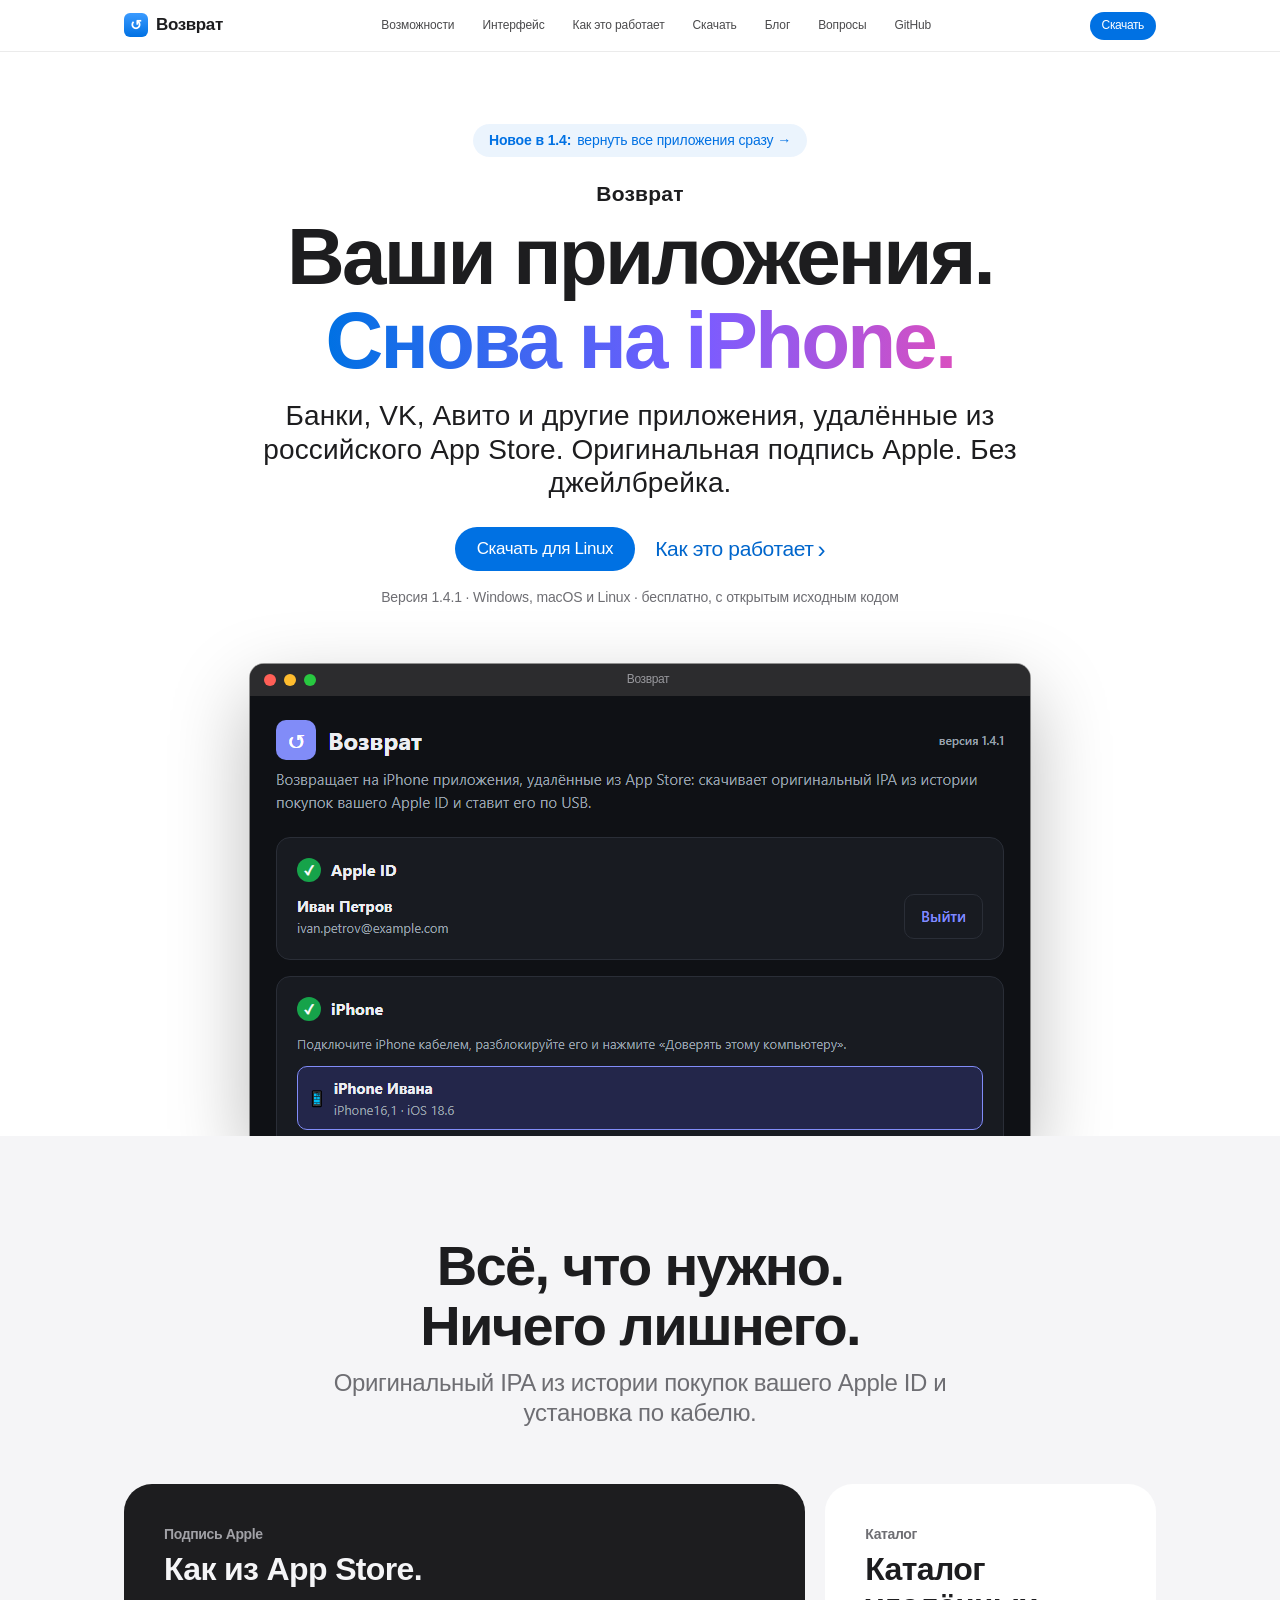
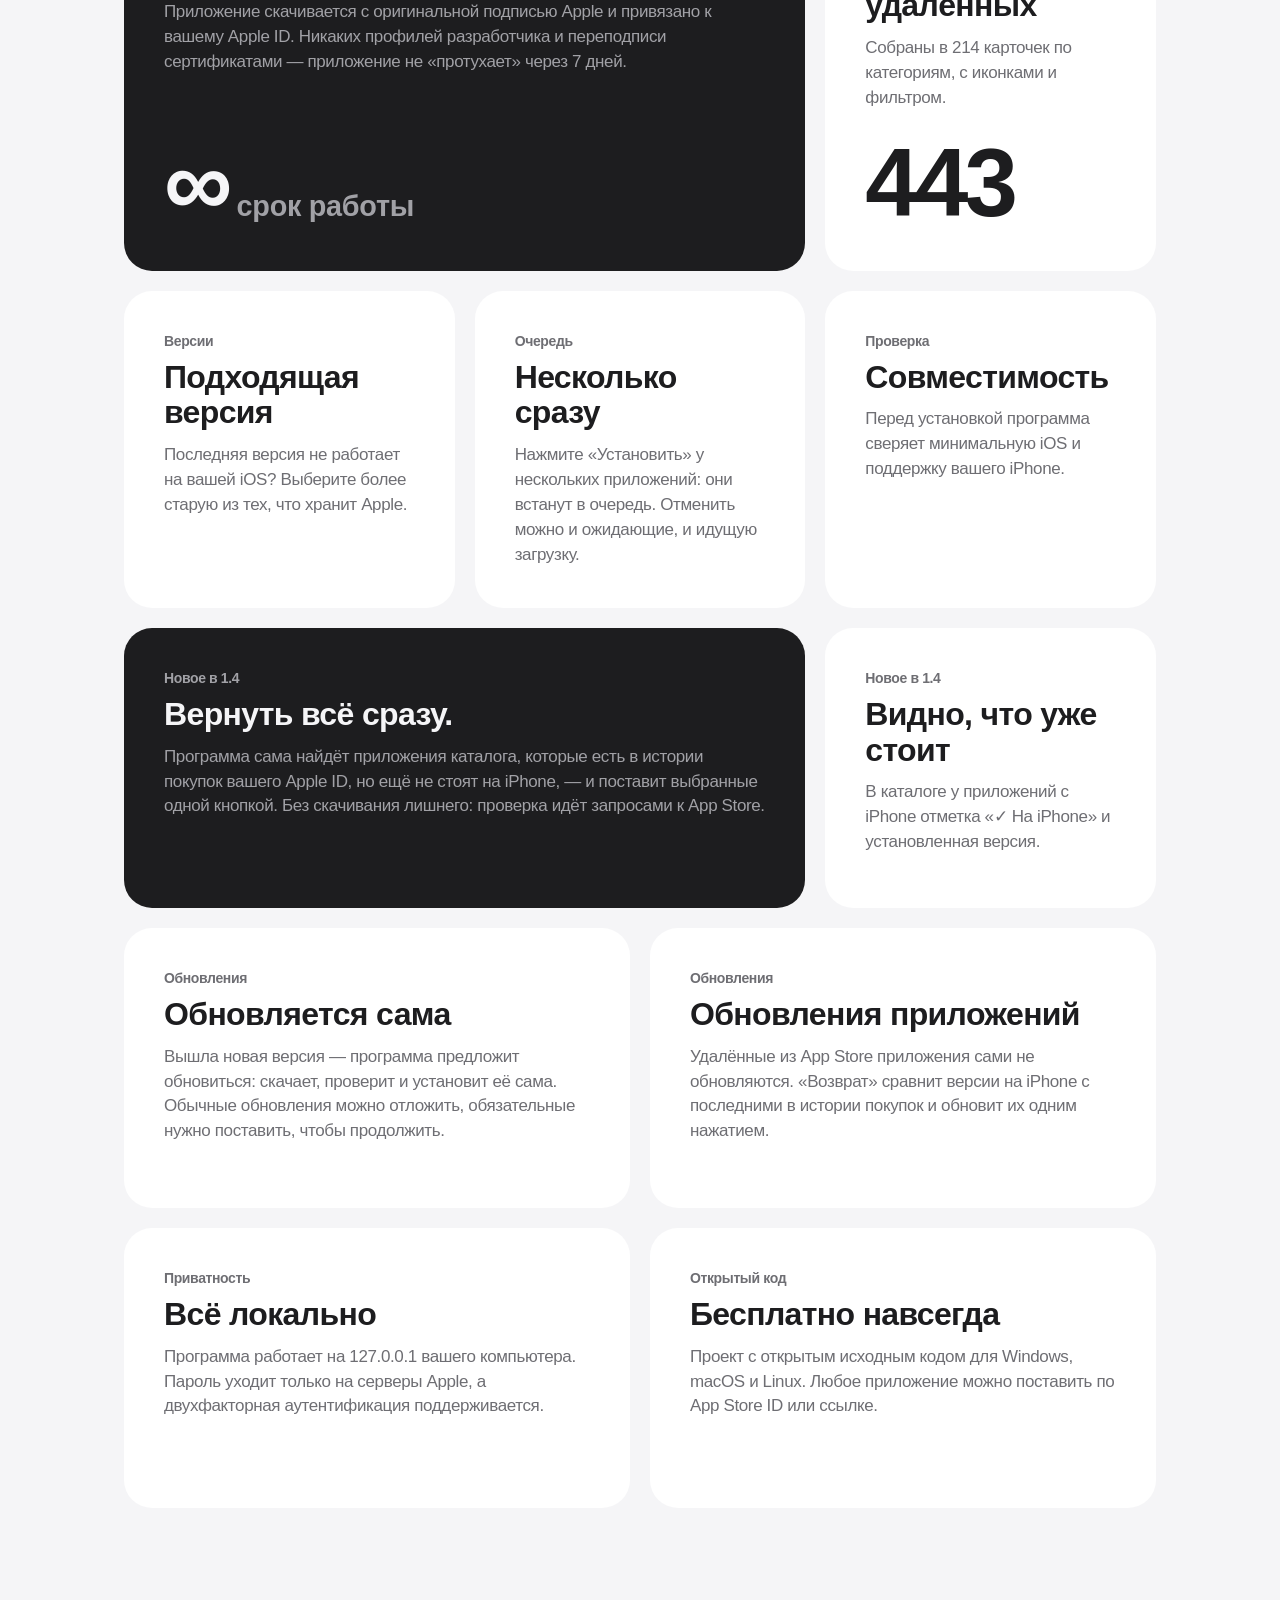
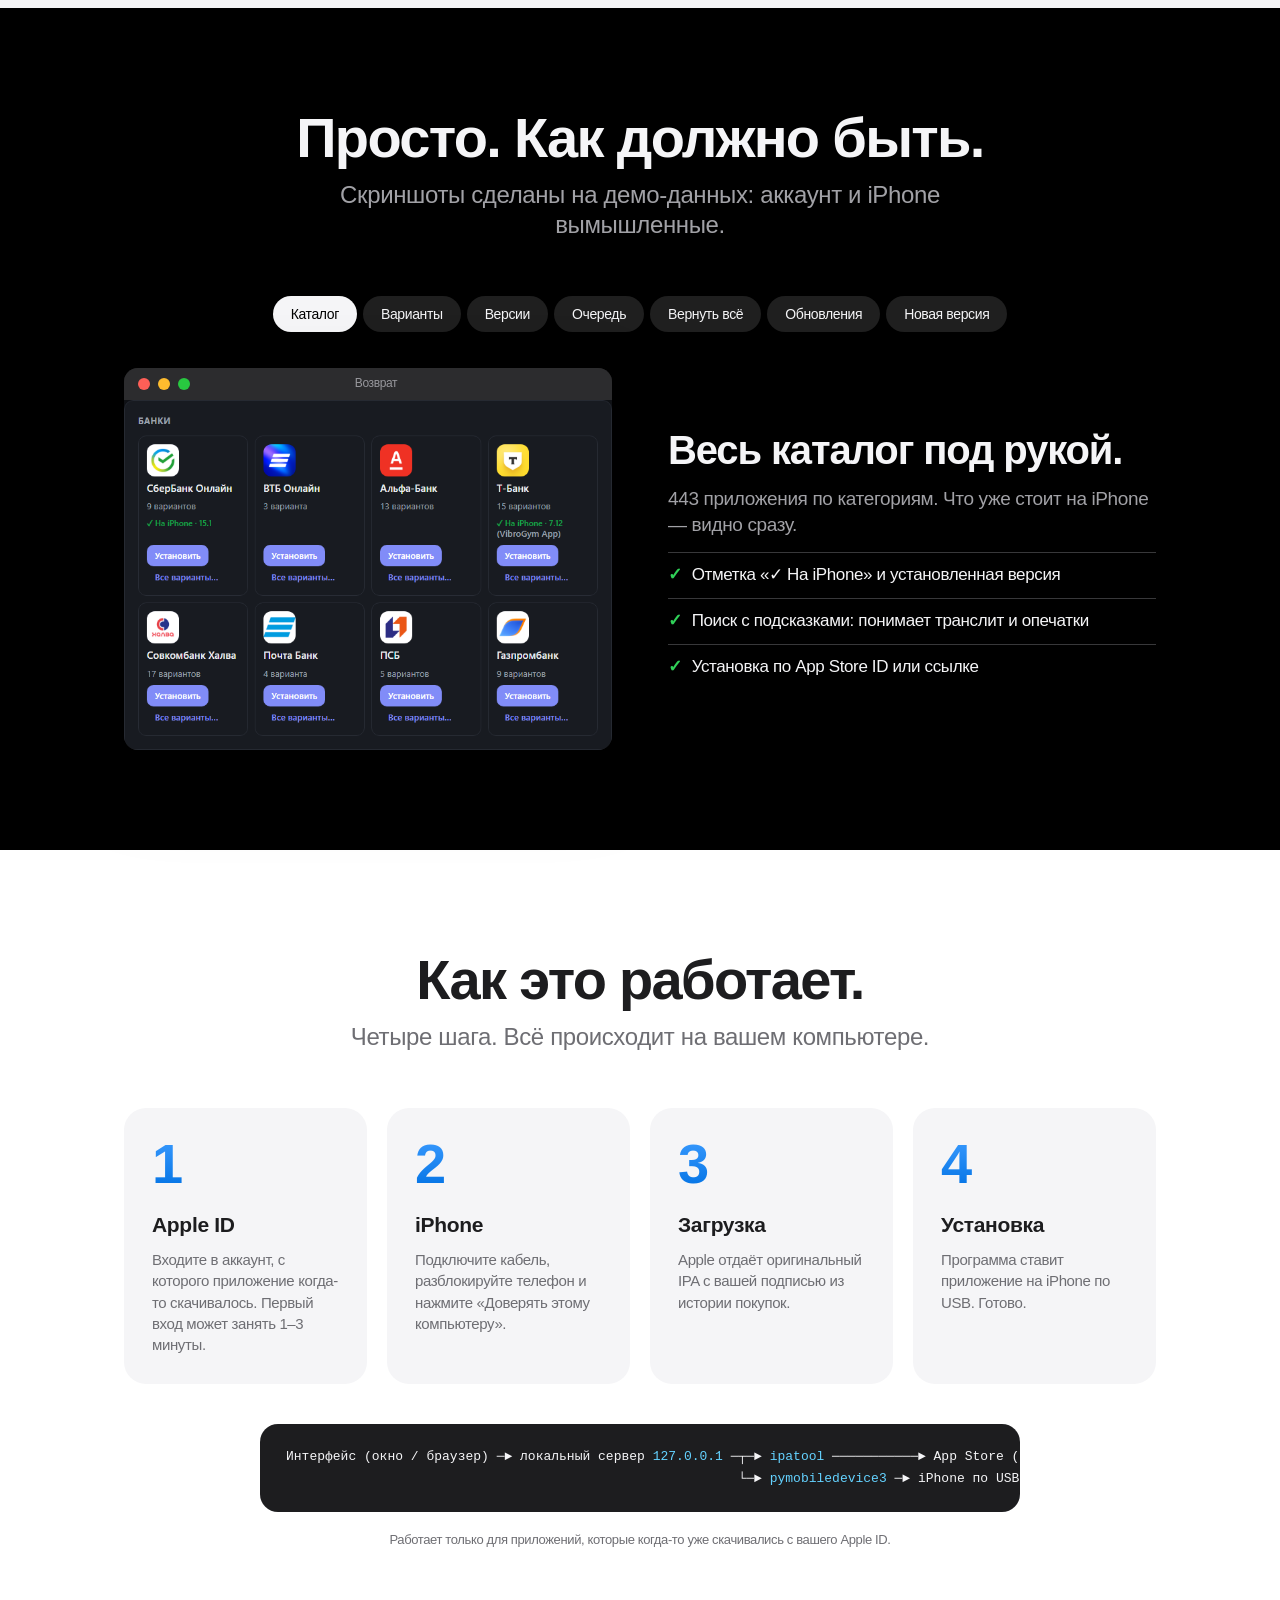
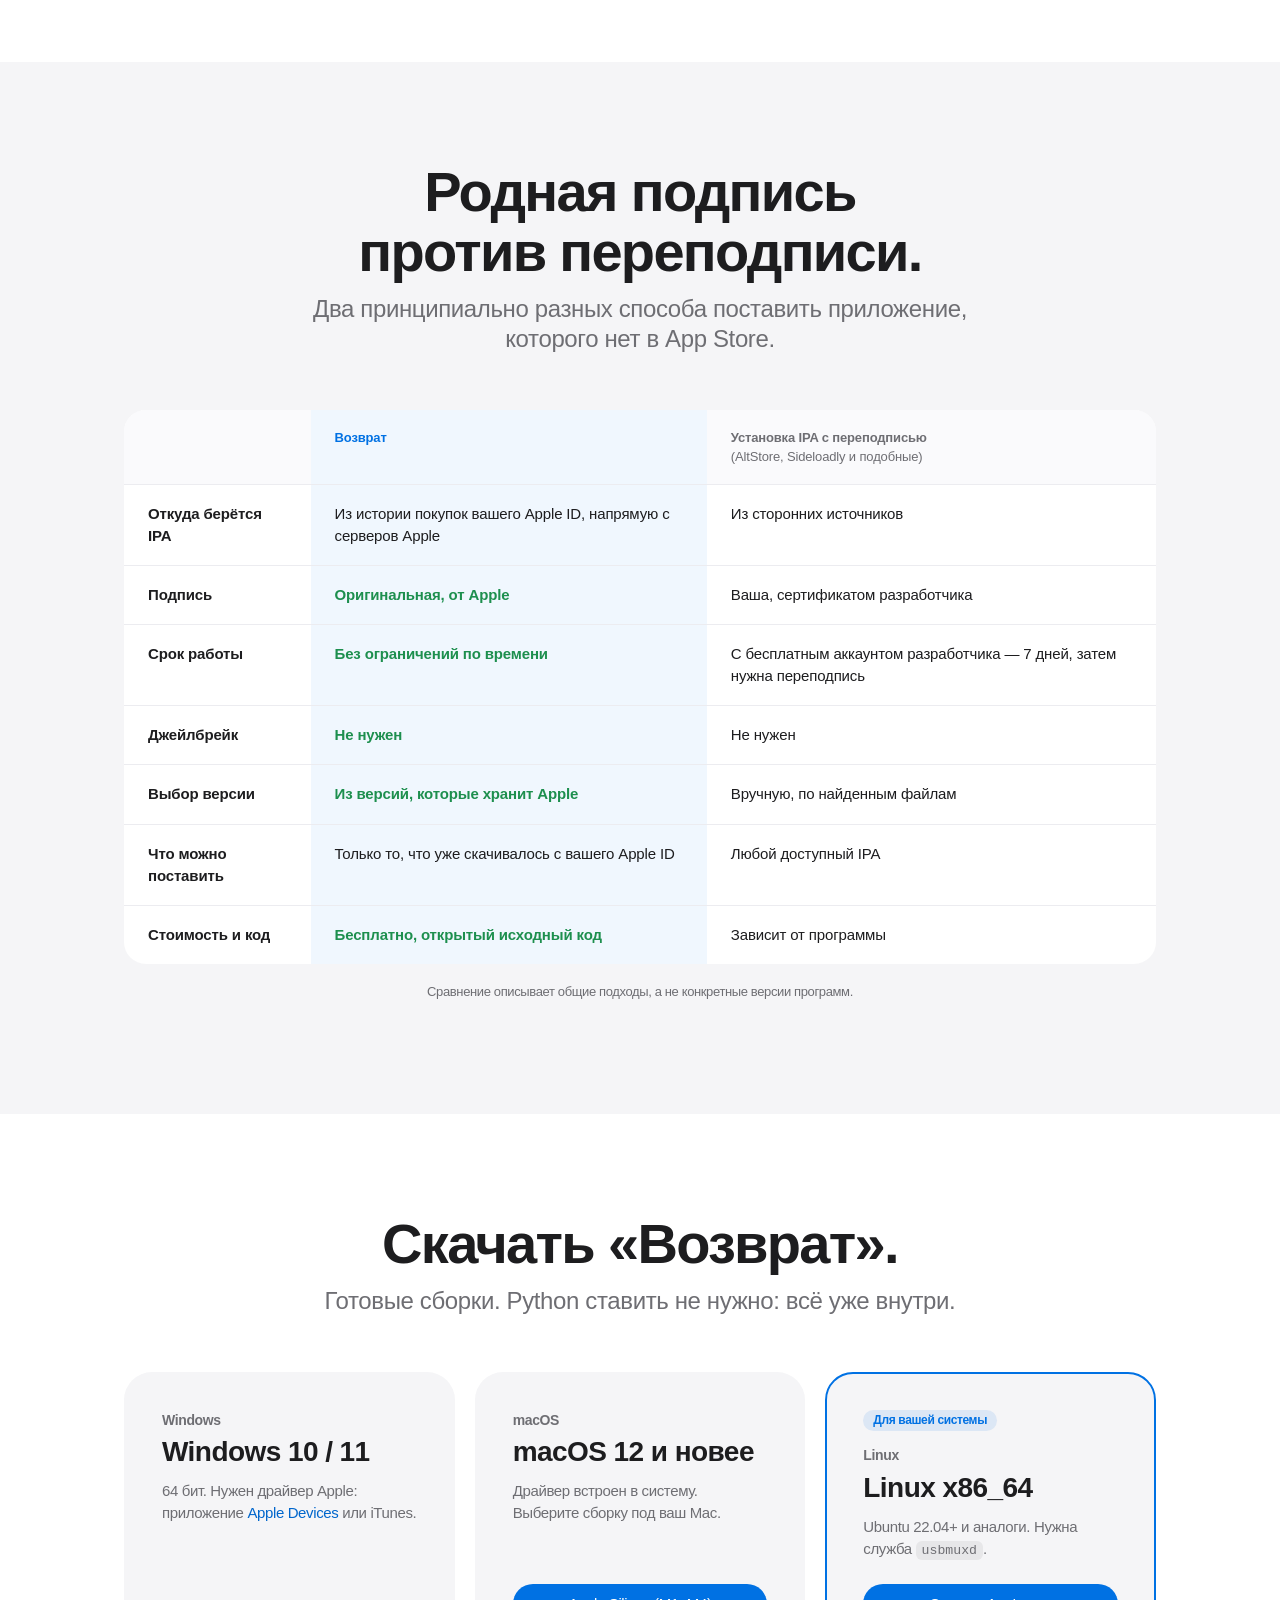
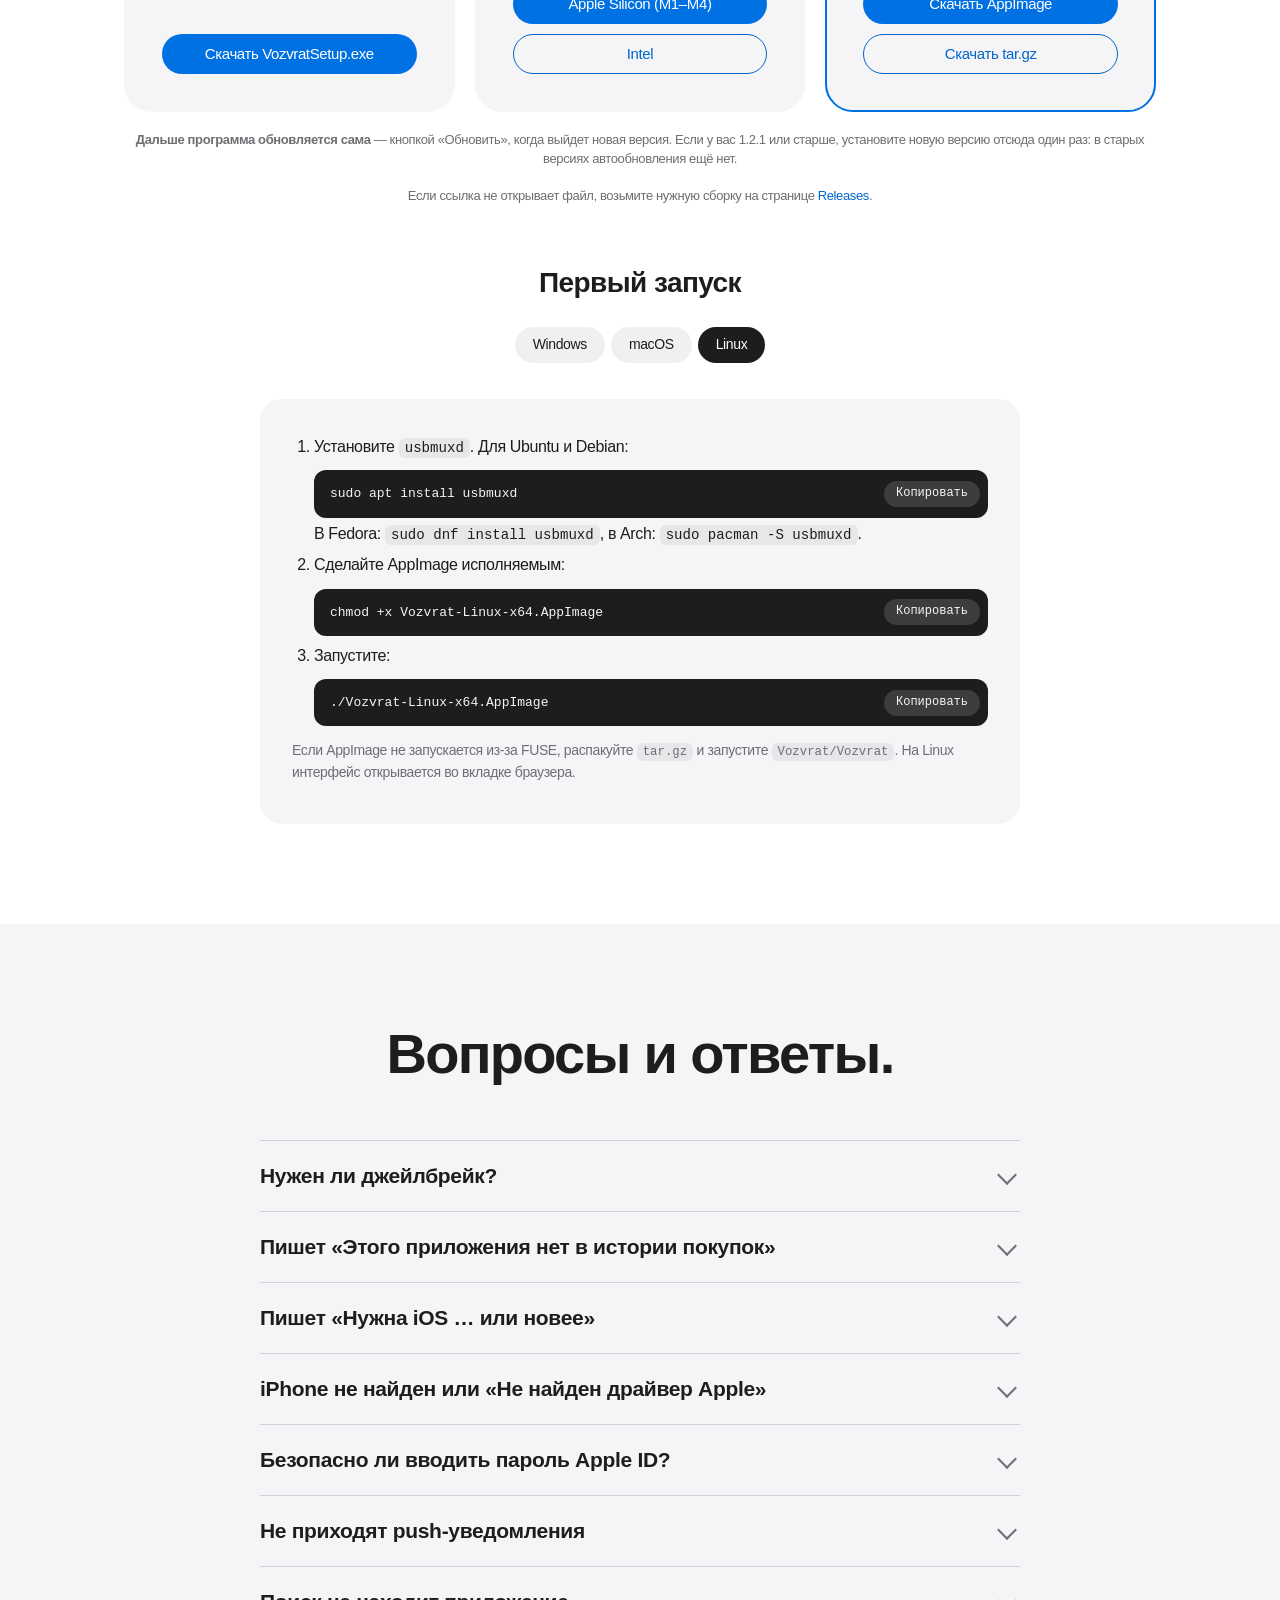
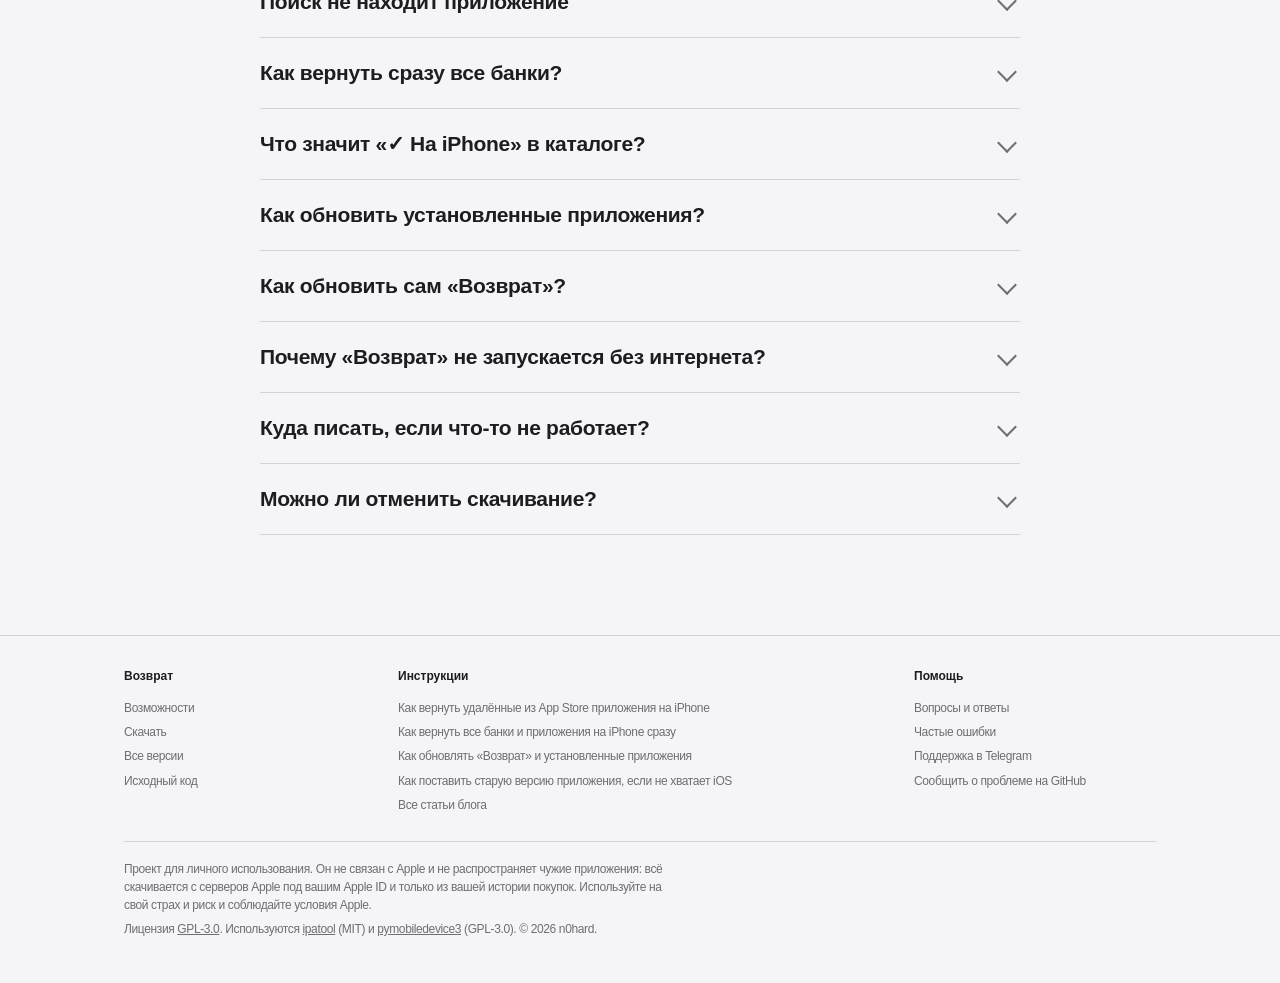
==== commit 2ccb62ce: "Support in Telegram (@vzvrt_app) on the site, in the app and README - Footer on every page: "Поддерж" ====
--- a/cite/index.html
+++ b/cite/index.html
@@ -56,6 +56,7 @@
           { "@type": "Question", "name": "Как вернуть сразу все банки на iPhone?", "acceptedAnswer": { "@type": "Answer", "text": "В карточке «Вернуть всё сразу» выберите категорию «Банки» и нажмите «Найти мои приложения»: «Возврат» найдёт банки из истории покупок вашего Apple ID, которых ещё нет на iPhone, и поставит выбранные одной кнопкой." } },
           { "@type": "Question", "name": "Как обновить установленные приложения?", "acceptedAnswer": { "@type": "Answer", "text": "Подключите iPhone и нажмите «Проверить обновления» в «Возврате»: программа найдёт в истории покупок версии новее и обновит приложения по одному или все сразу." } },
           { "@type": "Question", "name": "Как обновить сам «Возврат»?", "acceptedAnswer": { "@type": "Answer", "text": "Начиная с версии 1.3.0 программа обновляется сама: при выходе новой версии она предлагает нажать «Обновить». Обычные обновления можно отложить, обязательные нужно поставить, чтобы продолжить." } },
+          { "@type": "Question", "name": "Куда писать, если «Возврат» не работает?", "acceptedAnswer": { "@type": "Answer", "text": "В поддержку в Telegram — @vzvrt_app (https://t.me/vzvrt_app). Приложите текст ошибки, версию программы, систему компьютера и модель iPhone." } },
           { "@type": "Question", "name": "Безопасно ли вводить пароль Apple ID?", "acceptedAnswer": { "@type": "Answer", "text": "Программа работает локально на 127.0.0.1, пароль передаётся только на серверы Apple. Код открыт и доступен для проверки на GitHub." } }
         ]
       }
@@ -409,6 +410,7 @@
           <details><summary>Как обновить установленные приложения?</summary><div><p>Через App Store удалённые приложения не обновляются. Подключите iPhone и нажмите «Проверить обновления» в «Возврате»: программа покажет, для каких приложений в истории покупок есть версия новее, и обновит их по одному или все сразу. Данные приложений сохраняются.</p></div></details>
           <details><summary>Как обновить сам «Возврат»?</summary><div><p>Ничего делать не нужно: когда выходит новая версия, программа предлагает обновиться и ставит обновление сама. Обычное обновление можно отложить кнопкой «Позже», обязательное — с важными исправлениями — нужно поставить, чтобы продолжить. Если у вас 1.2.1 или старше, один раз установите новую версию со страницы загрузки — автообновление появилось в 1.3.0.</p></div></details>
           <details><summary>Почему «Возврат» не запускается без интернета?</summary><div><p>При запуске программа проверяет обновления на GitHub — в том числе обязательные, без которых старой версией пользоваться нельзя. Если проверить не удалось, появится сообщение с кнопкой «Повторить» — проверьте подключение к интернету. Без интернета программа всё равно не смогла бы скачать приложение у Apple.</p></div></details>
+          <details><summary>Куда писать, если что-то не работает?</summary><div><p>В поддержку в Telegram — <a href="https://t.me/vzvrt_app" target="_blank" rel="noopener noreferrer">@vzvrt_app</a>. Приложите текст ошибки, версию «Возврата» (она видна рядом с названием в окне программы), систему компьютера и модель iPhone с версией iOS. Ошибку в программе можно описать и в <a href="https://github.com/n0hard/back-to-iphone/issues" target="_blank" rel="noopener noreferrer">Issues на GitHub</a>.</p></div></details>
           <details><summary>Можно ли отменить скачивание?</summary><div><p>Да, кнопкой «Отменить» в карточке приложения — и пока оно ждёт в очереди, и во время скачивания. Установку на iPhone прервать нельзя: оборванная установка может оставить приложение в неработающем состоянии.</p></div></details>
         </div>
       </div>
@@ -424,7 +426,7 @@
         <div class="foot-col wide"><h4>Инструкции</h4><a href="blog/kak-vernut-udalennye-prilozheniya/">Как вернуть удалённые из App Store приложения на iPhone</a><a href="blog/vernut-vse-srazu/">Как вернуть все банки и приложения на iPhone сразу</a><a href="blog/obnovleniya/">Как обновлять «Возврат» и установленные приложения</a><a href="blog/staraya-versiya-prilozheniya/">Как поставить старую версию приложения, если не хватает iOS</a><a href="blog/">Все статьи блога</a></div>
         <div class="foot-col"><h4>Помощь</h4>
           <a href="#faq">Вопросы и ответы</a><a href="blog/drugie-oshibki/">Частые ошибки</a>
-          <a href="https://github.com/n0hard/back-to-iphone/issues" target="_blank" rel="noopener noreferrer">Сообщить о проблеме</a></div>
+          <a href="https://t.me/vzvrt_app" target="_blank" rel="noopener noreferrer">Поддержка в Telegram</a><a href="https://github.com/n0hard/back-to-iphone/issues" target="_blank" rel="noopener noreferrer">Сообщить о проблеме на GitHub</a></div>
       </div>
       <div class="foot-legal">
         <p>Проект для личного использования. Он не связан с Apple и не распространяет чужие приложения: всё скачивается с серверов Apple под вашим Apple ID и только из вашей истории покупок. Используйте на свой страх и риск и соблюдайте условия Apple.</p>
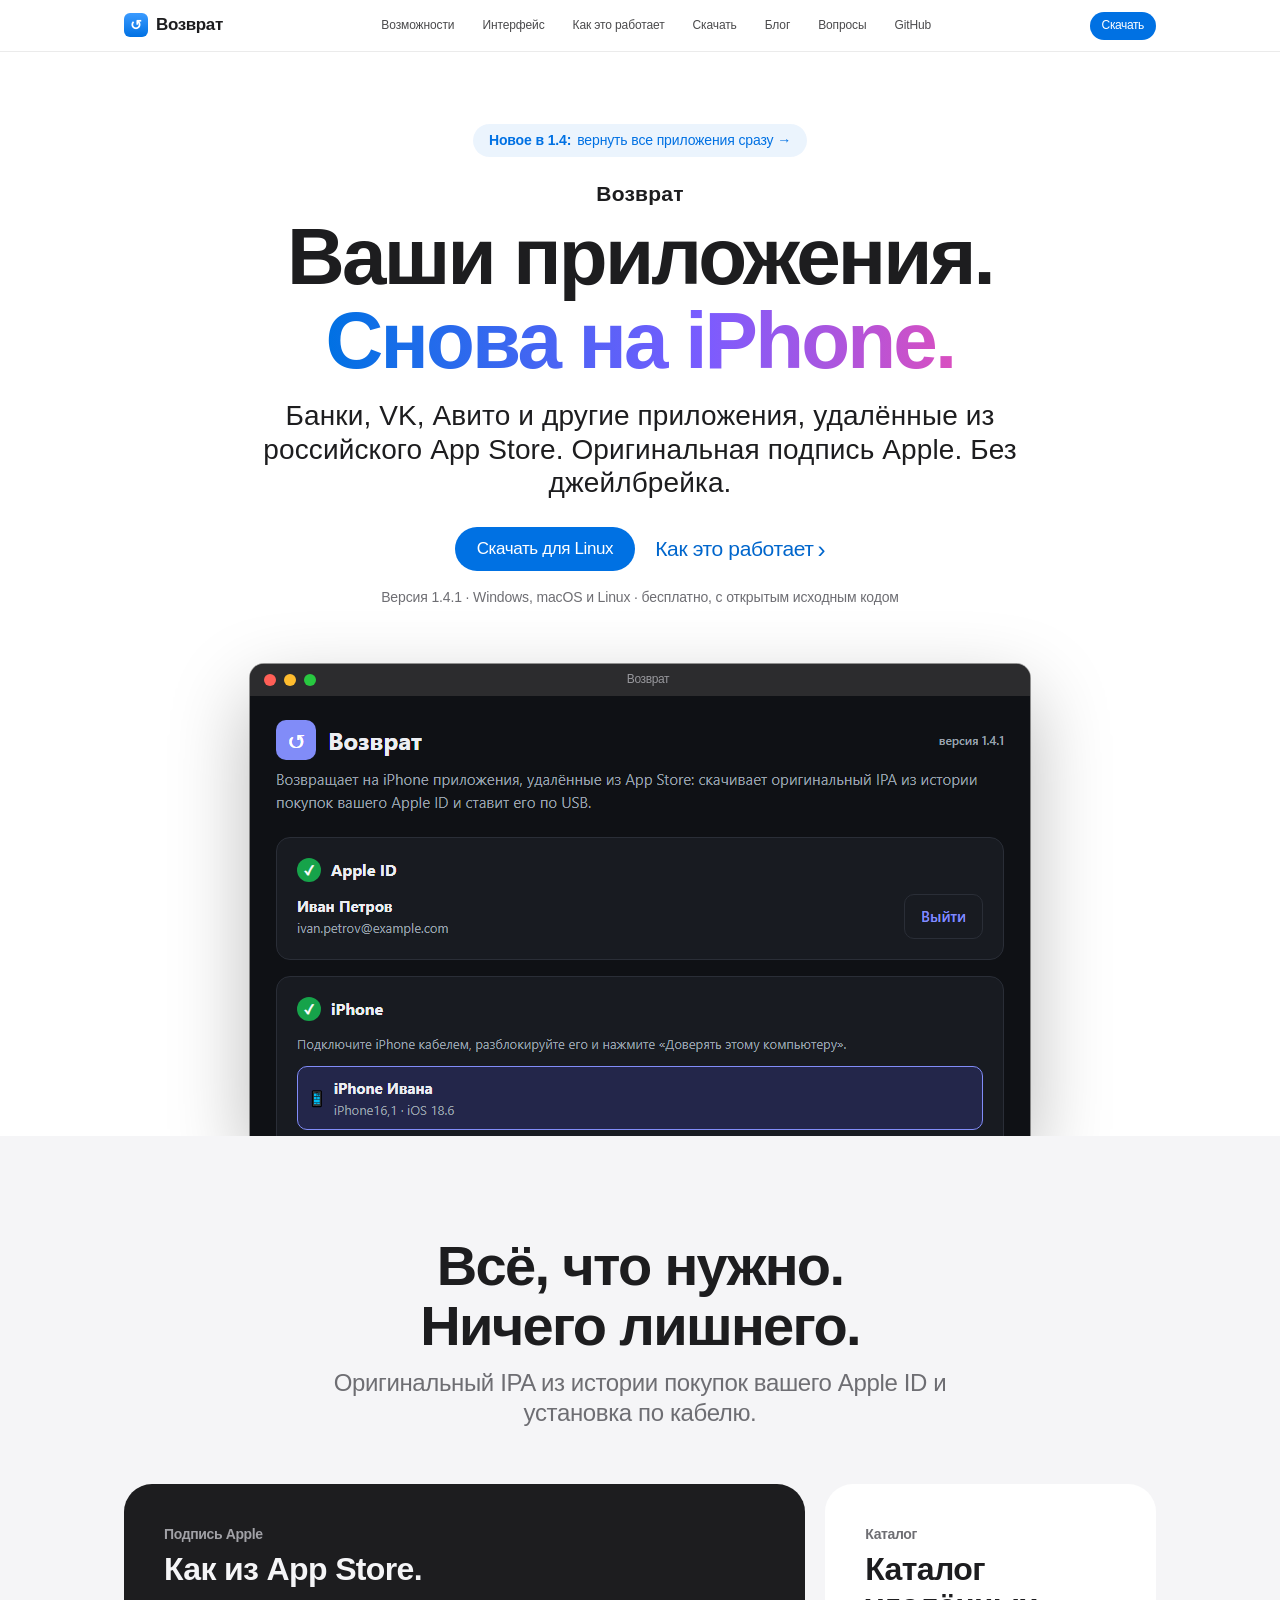
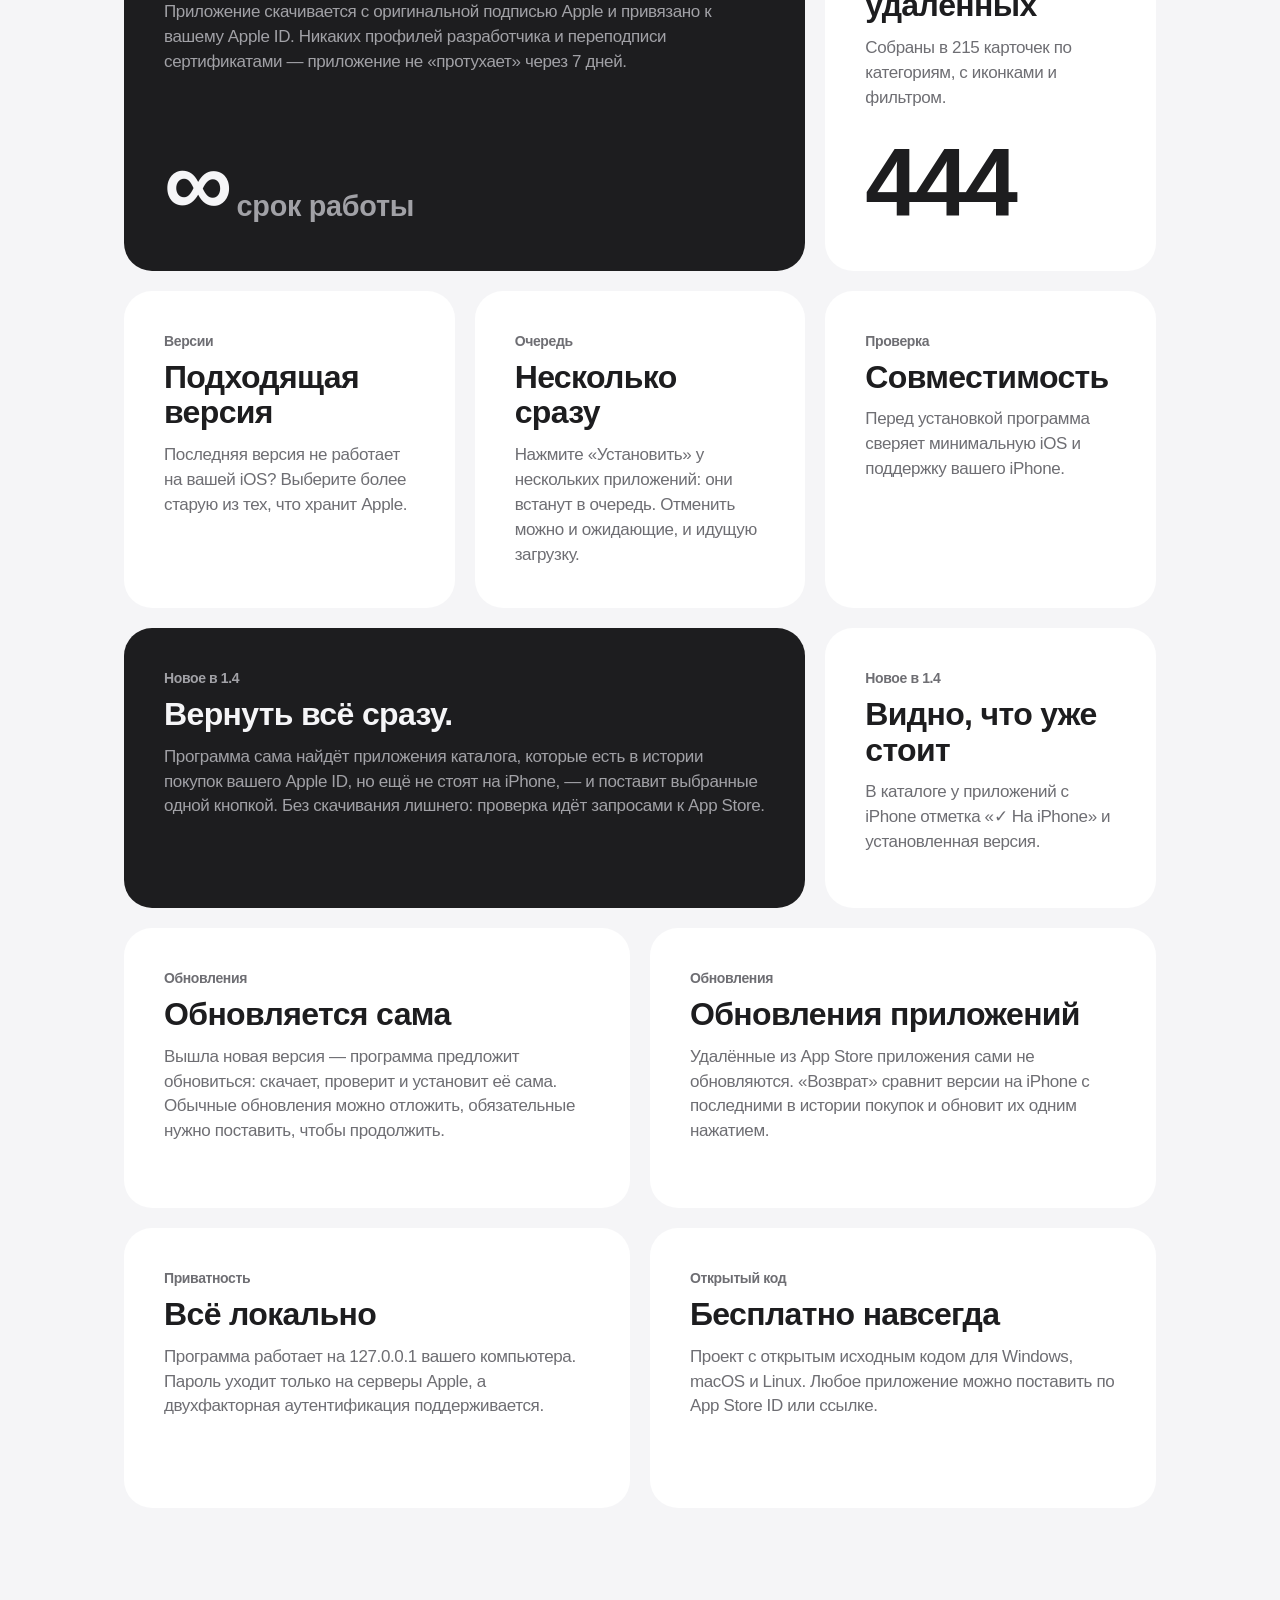
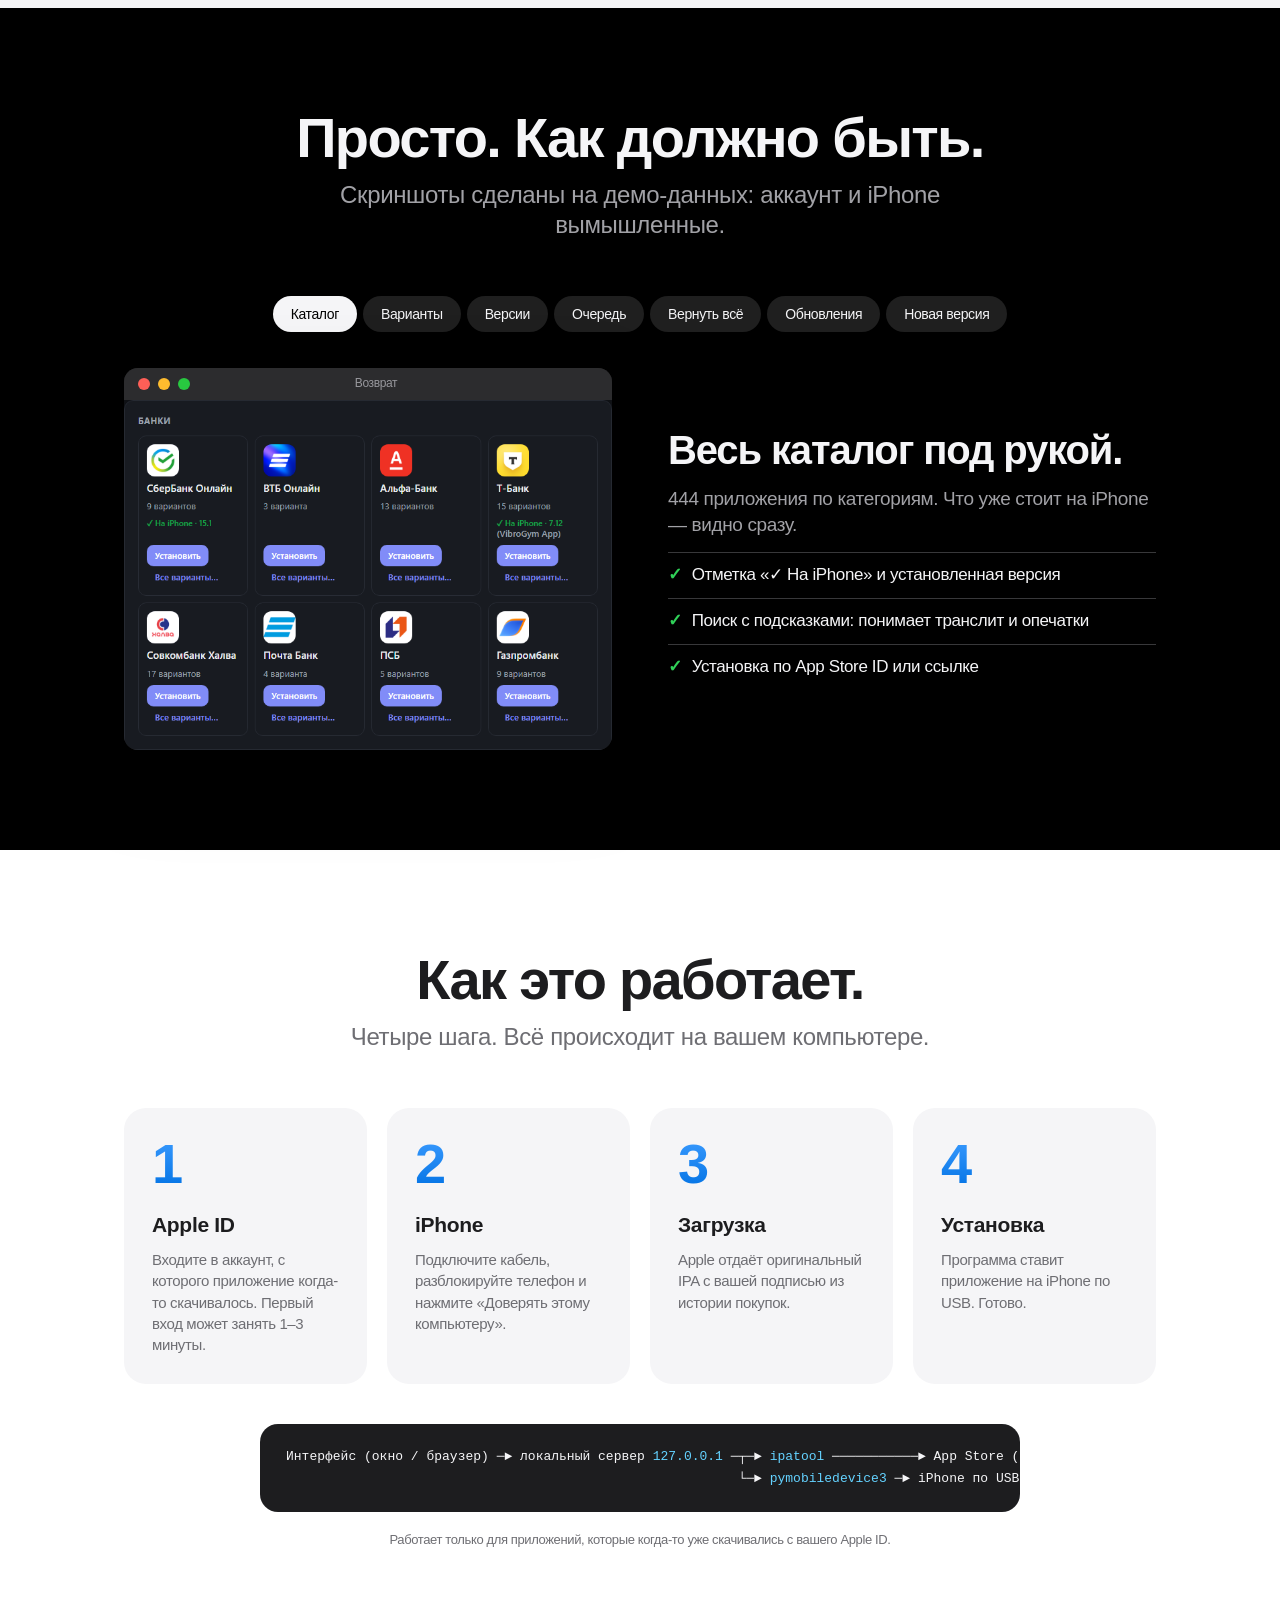
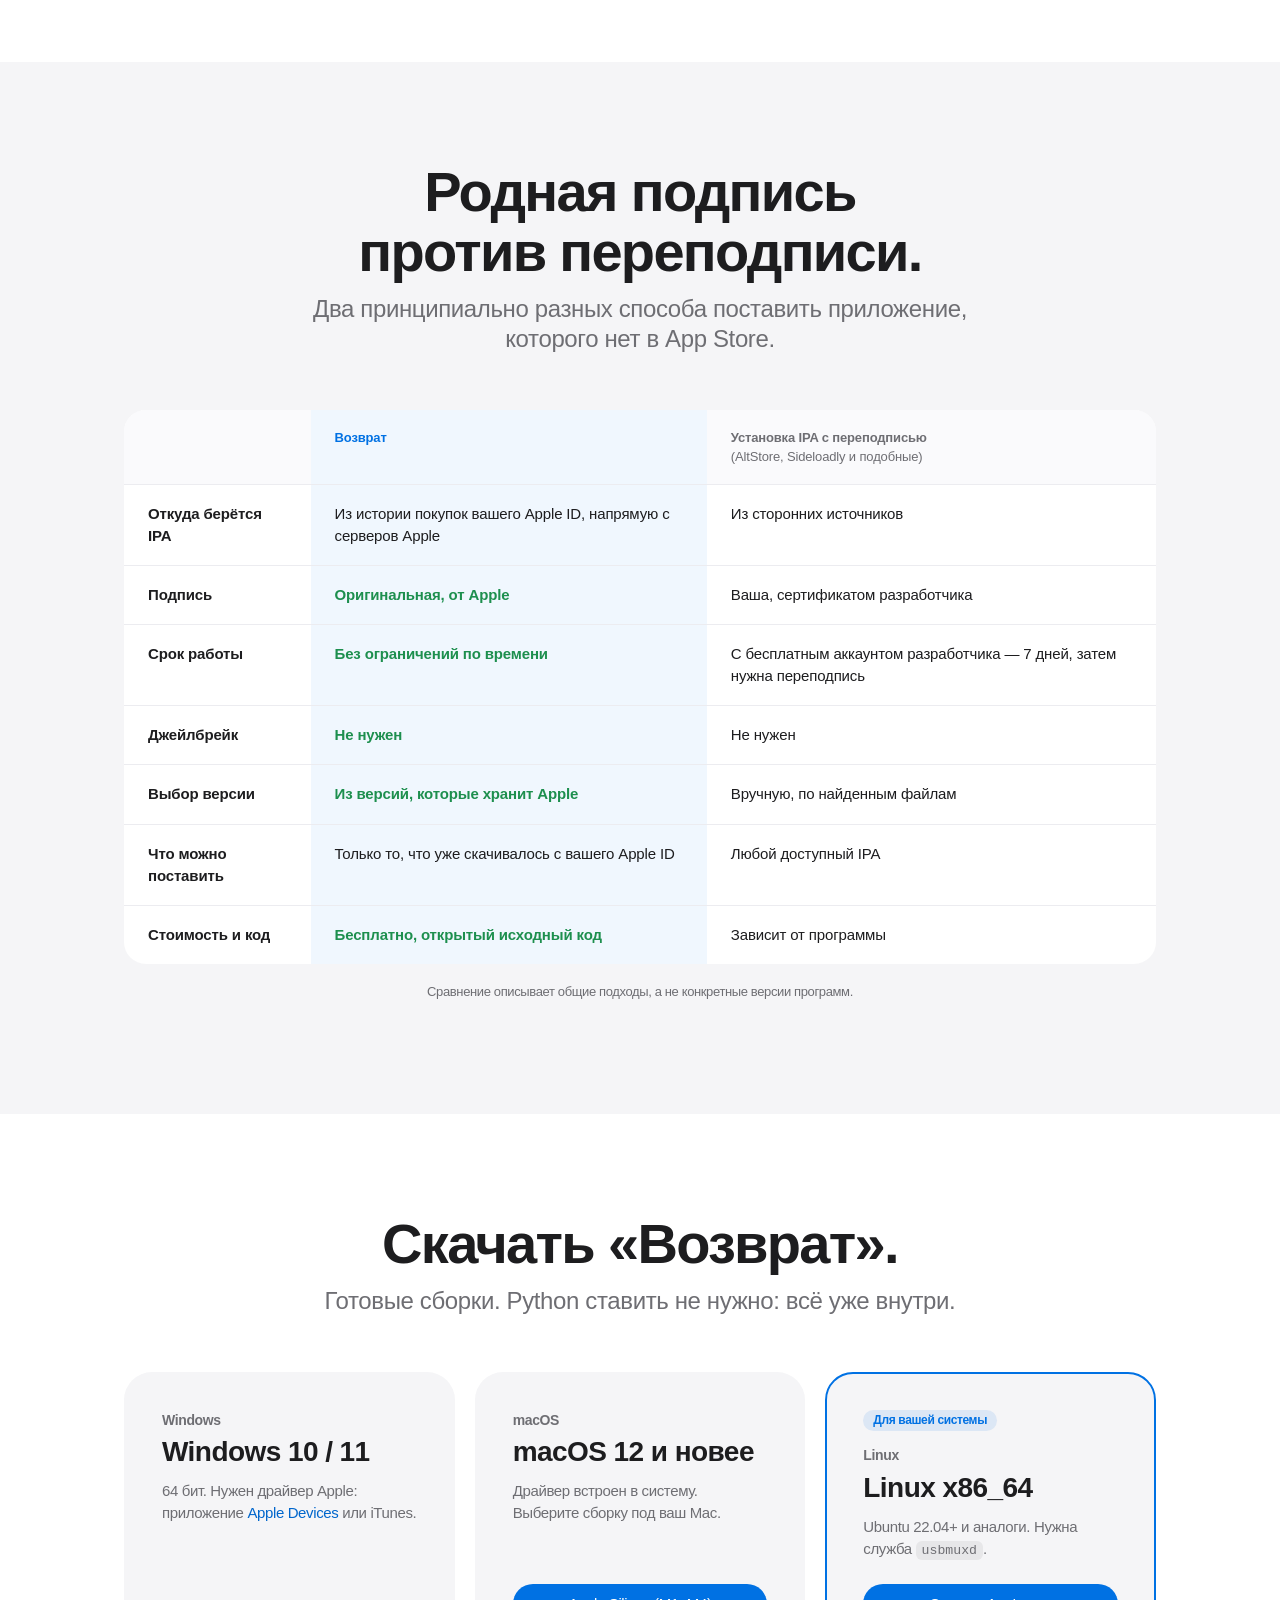
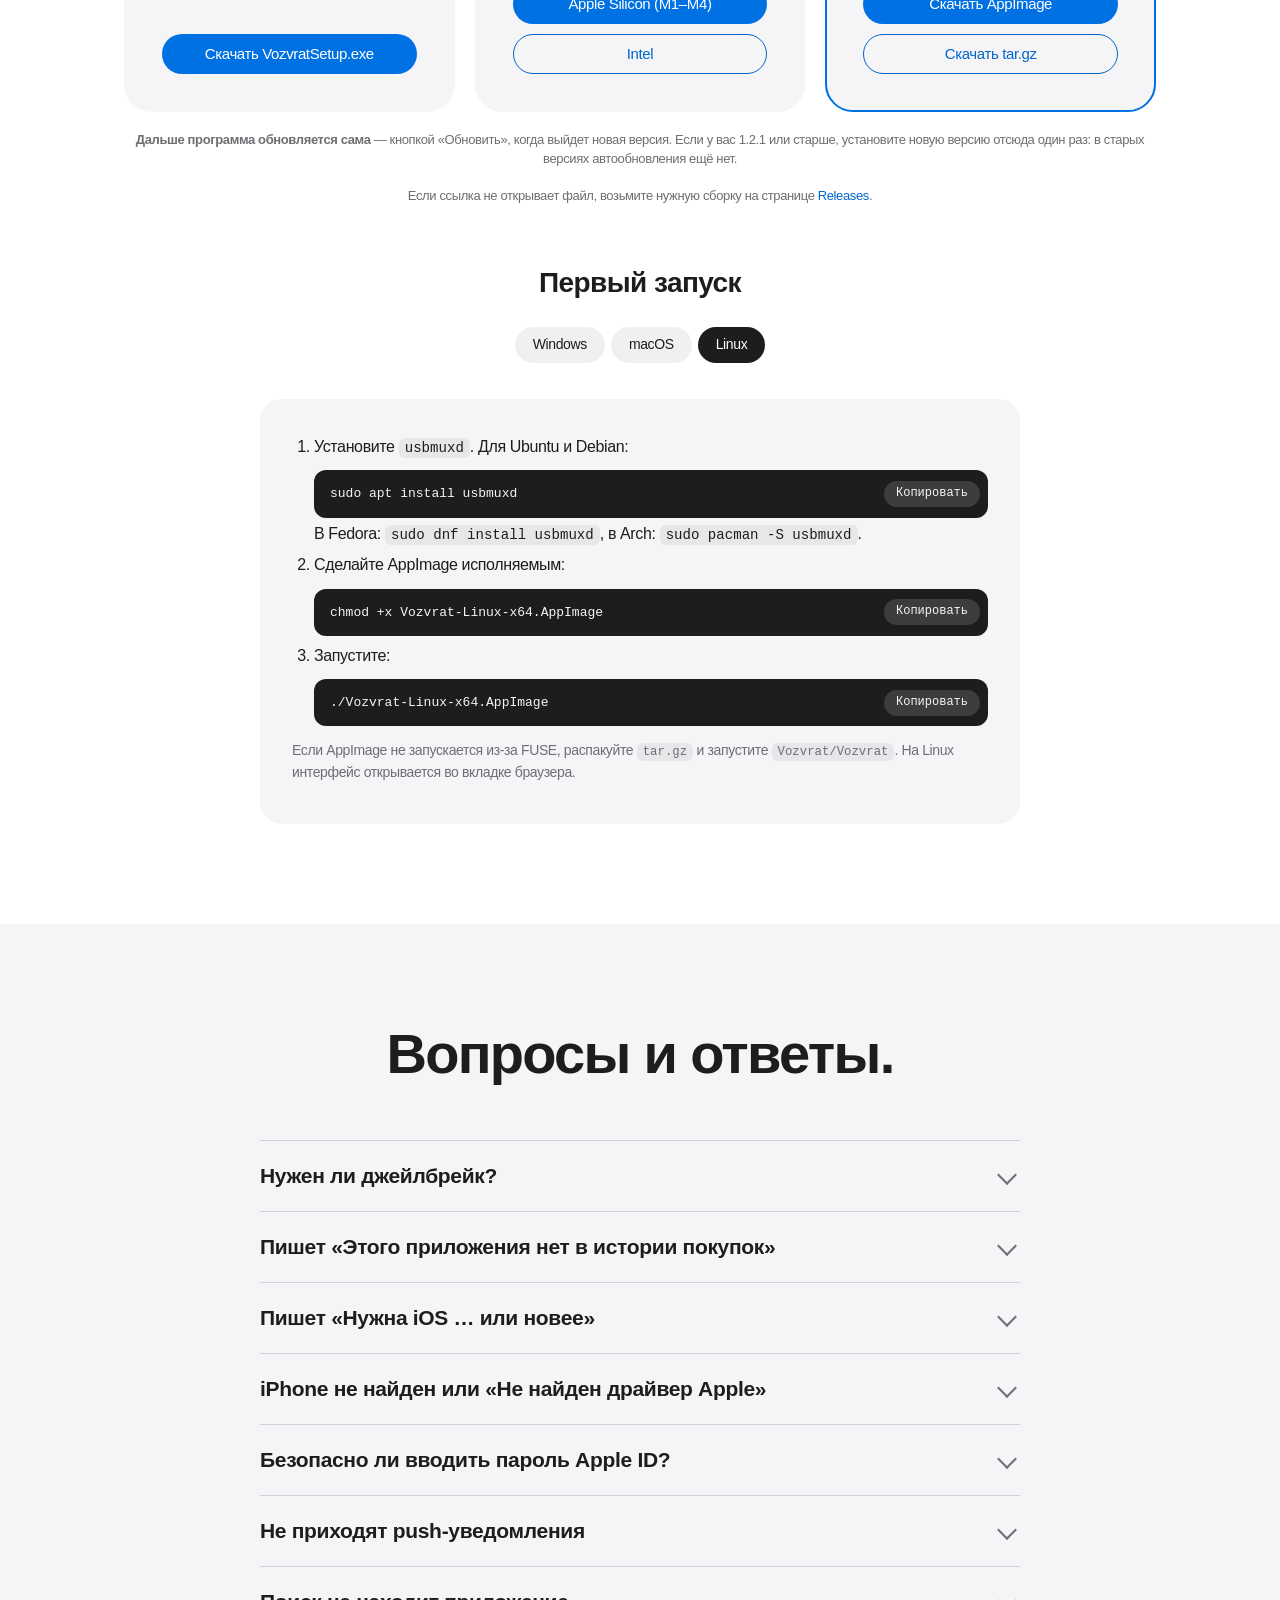
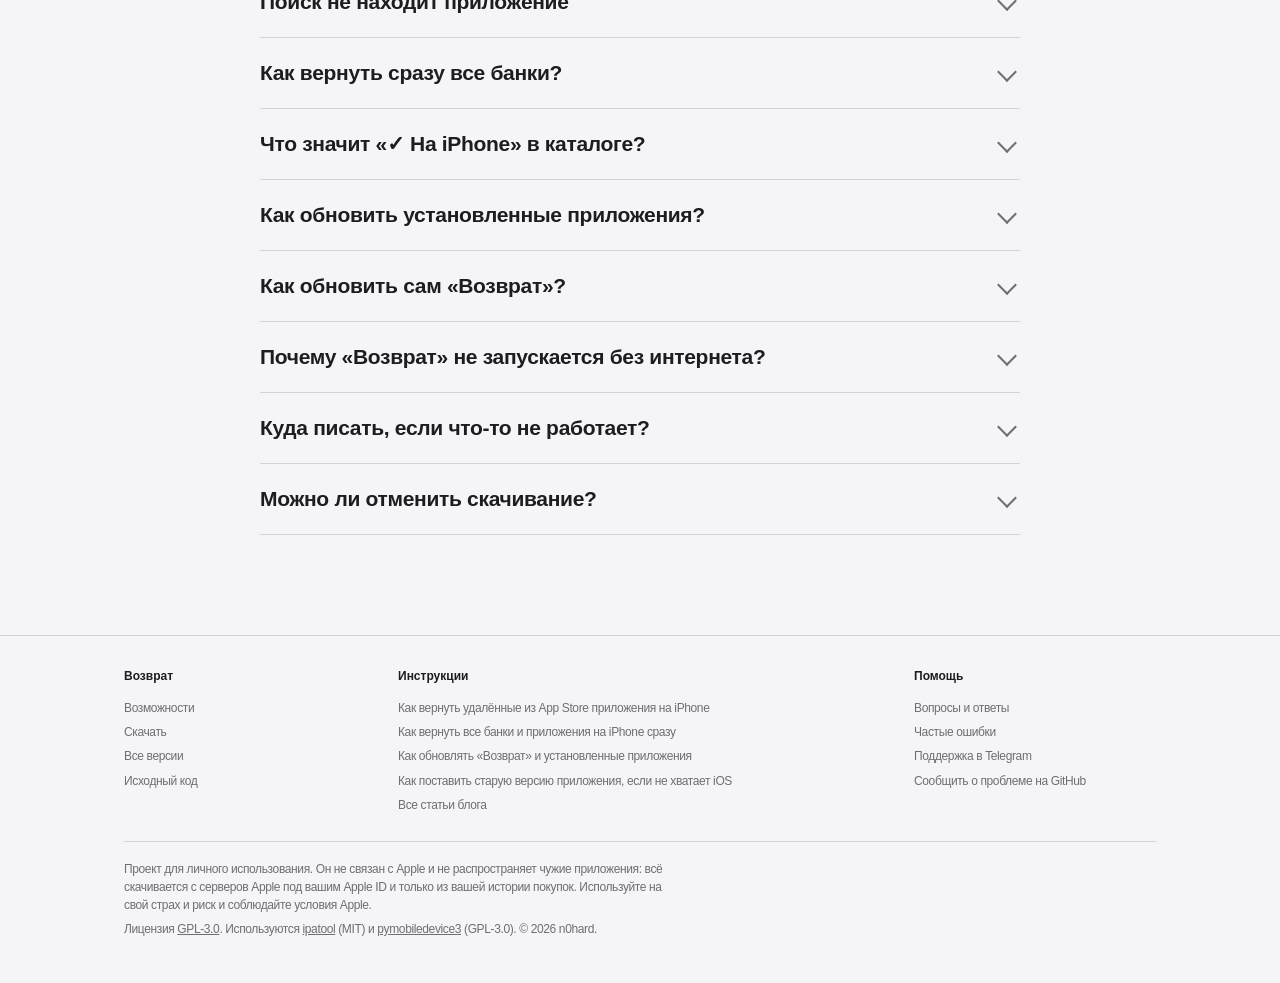
==== commit 4184bc4c: "Site: move to custom domain vozvrat.qd.je (canonical, sitemap, robots, 404 links from root)" ====
--- a/cite/index.html
+++ b/cite/index.html
@@ -10,7 +10,7 @@
   <meta name="robots" content="index, follow, max-image-preview:large" />
   <meta name="theme-color" content="#ffffff" />
   <meta name="format-detection" content="telephone=no" />
-  <link rel="canonical" href="https://n0hard.github.io/back-to-iphone/" />
+  <link rel="canonical" href="https://vozvrat.qd.je/" />
   <!-- icons -->
   <link rel="icon" type="image/png" sizes="32x32" href="favicon-32.png" />
   <link rel="icon" type="image/png" sizes="192x192" href="favicon-192.png" />
@@ -19,18 +19,18 @@
 
   <meta property="og:type" content="website" />
   <meta property="og:locale" content="ru_RU" />
-  <meta property="og:url" content="https://n0hard.github.io/back-to-iphone/" />
+  <meta property="og:url" content="https://vozvrat.qd.je/" />
   <meta property="og:site_name" content="Возврат" />
   <meta property="og:title" content="Возврат — удалённые приложения обратно на iPhone" />
   <meta property="og:description" content="Банки, VK, Авито и другие приложения, удалённые из российского App Store. Оригинальный IPA с подписью Apple, без джейлбрейка." />
-  <meta property="og:image" content="https://n0hard.github.io/back-to-iphone/og-image.jpg" />
+  <meta property="og:image" content="https://vozvrat.qd.je/og-image.jpg" />
   <meta property="og:image:width" content="1376" />
   <meta property="og:image:height" content="768" />
   <meta property="og:image:alt" content="Возврат — программа для возврата приложений на iPhone" />
   <meta name="twitter:card" content="summary_large_image" />
   <meta name="twitter:title" content="Возврат — удалённые приложения обратно на iPhone" />
   <meta name="twitter:description" content="Оригинальный IPA с подписью Apple, установка по USB, без джейлбрейка." />
-  <meta name="twitter:image" content="https://n0hard.github.io/back-to-iphone/og-image.jpg" />
+  <meta name="twitter:image" content="https://vozvrat.qd.je/og-image.jpg" />
 
   <script type="application/ld+json">
   {
@@ -128,8 +128,8 @@
           <article class="tile s2 reveal">
             <div class="kicker">Каталог</div>
             <h3>Каталог удалённых</h3>
-            <p>Собраны в <span data-n="cards">214 карточек</span> по категориям, с иконками и фильтром.</p>
-            <div class="big"><span data-n="apps-num">443</span></div>
+            <p>Собраны в <span data-n="cards">215 карточек</span> по категориям, с иконками и фильтром.</p>
+            <div class="big"><span data-n="apps-num">444</span></div>
           </article>
           <article class="tile s2 reveal">
             <div class="kicker">Версии</div>
@@ -202,7 +202,7 @@
             <div class="window"><div class="window-bar"><span class="dot r"></span><span class="dot y"></span><span class="dot g"></span><span class="window-title">Возврат</span></div><div class="window-body"><img src="img/catalog-marks.png" width="728" height="522" loading="lazy" alt="Каталог банков: у СберБанка и Т-Банка отметка «✓ На iPhone» с версией" /></div></div>
             <div class="shots-text">
               <h3>Весь каталог под рукой.</h3>
-              <p><span data-n="apps">443 приложения</span> по категориям. Что уже стоит на iPhone — видно сразу.</p>
+              <p><span data-n="apps">444 приложения</span> по категориям. Что уже стоит на iPhone — видно сразу.</p>
               <ul><li>Отметка «✓ На iPhone» и установленная версия</li><li>Поиск с подсказками: понимает транслит и опечатки</li><li>Установка по App Store ID или ссылке</li></ul>
             </div>
           </div>
@@ -404,7 +404,7 @@
           <details><summary>iPhone не найден или «Не найден драйвер Apple»</summary><div><p>Windows: установите Apple Devices или iTunes. Linux: установите и запустите <code>usbmuxd</code>. Затем переподключите кабель, разблокируйте iPhone и нажмите «Доверять этому компьютеру».</p></div></details>
           <details><summary>Безопасно ли вводить пароль Apple ID?</summary><div><p>Программа работает локально на вашем компьютере (127.0.0.1). Пароль передаётся только на серверы Apple через <code>ipatool</code>, двухфакторная аутентификация поддерживается. Исходный код открыт на GitHub.</p></div></details>
           <details><summary>Не приходят push-уведомления</summary><div><p>Для части удалённых приложений Apple отключила пуши. Это ограничение Apple, а не программы.</p></div></details>
-          <details><summary>Поиск не находит приложение</summary><div><p>Поиск идёт только по каталогу программы (<span data-n="apps">443 приложения</span>) и понимает транслит, разговорные названия и небольшие опечатки: «макс» и «max», «сбол», «тинькофф». Если приложения в каталоге нет, введите его App Store ID или ссылку <code>apps.apple.com/…/id123456789</code>.</p></div></details>
+          <details><summary>Поиск не находит приложение</summary><div><p>Поиск идёт только по каталогу программы (<span data-n="apps">444 приложения</span>) и понимает транслит, разговорные названия и небольшие опечатки: «макс» и «max», «сбол», «тинькофф». Если приложения в каталоге нет, введите его App Store ID или ссылку <code>apps.apple.com/…/id123456789</code>.</p></div></details>
           <details><summary>Как вернуть сразу все банки?</summary><div><p>В карточке «Вернуть всё сразу» выберите категорию «Банки» и нажмите «Найти мои приложения». «Возврат» проверит, какие банки есть в истории покупок вашего Apple ID и ещё не стоят на iPhone, — останется снять лишние галочки и нажать «Вернуть выбранные». Проверка идёт без скачивания: банки — около 5 минут, весь каталог — 10–15 минут.</p><p>Если часть приложений проверить не удалось, программа покажет причину и попробует их ещё раз. Приложения, которых нет в магазине страны вашего Apple ID, она отмечает отдельно — с таким аккаунтом их не скачать.</p></div></details>
           <details><summary>Что значит «✓ На iPhone» в каталоге?</summary><div><p>Это приложение уже стоит на подключённом iPhone; рядом — установленная версия, а если стоит не основной вариант — его название. Отметки обновляются при подключении телефона и после каждой установки.</p></div></details>
           <details><summary>Как обновить установленные приложения?</summary><div><p>Через App Store удалённые приложения не обновляются. Подключите iPhone и нажмите «Проверить обновления» в «Возврате»: программа покажет, для каких приложений в истории покупок есть версия новее, и обновит их по одному или все сразу. Данные приложений сохраняются.</p></div></details>
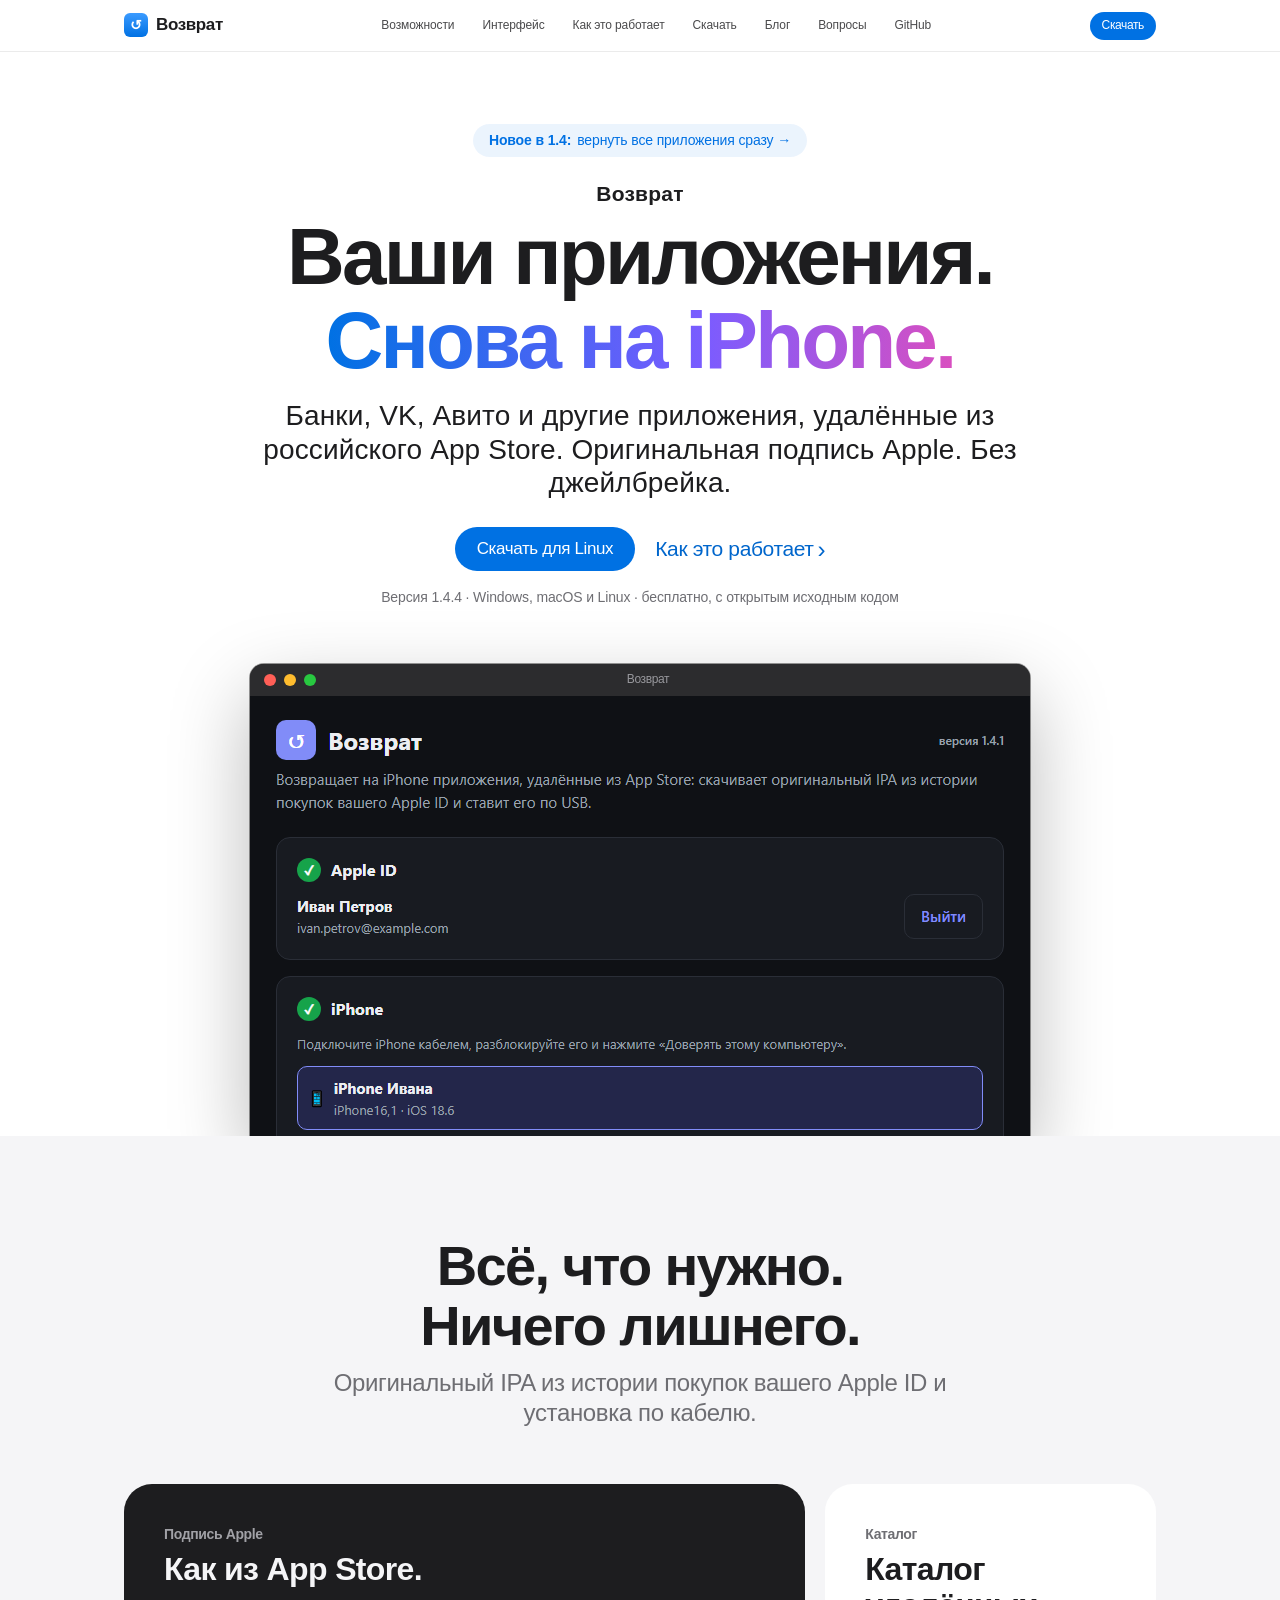
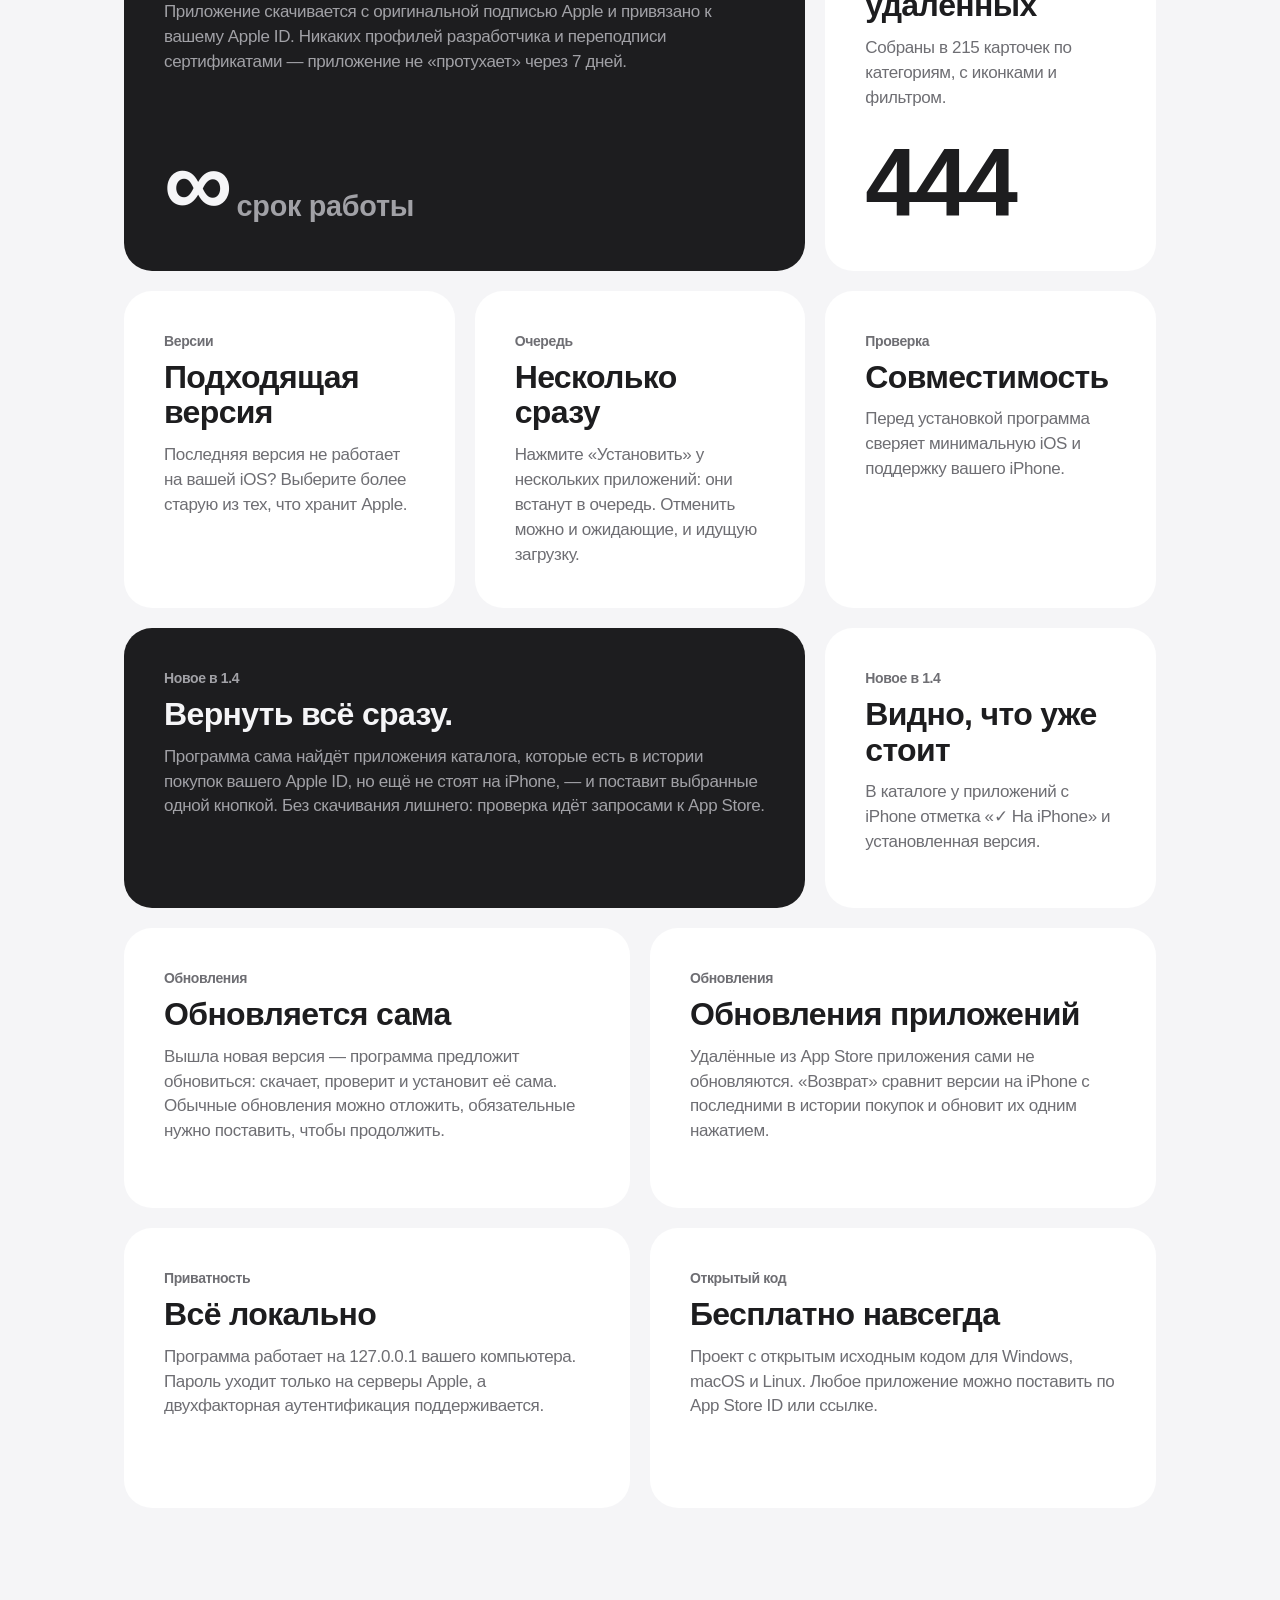
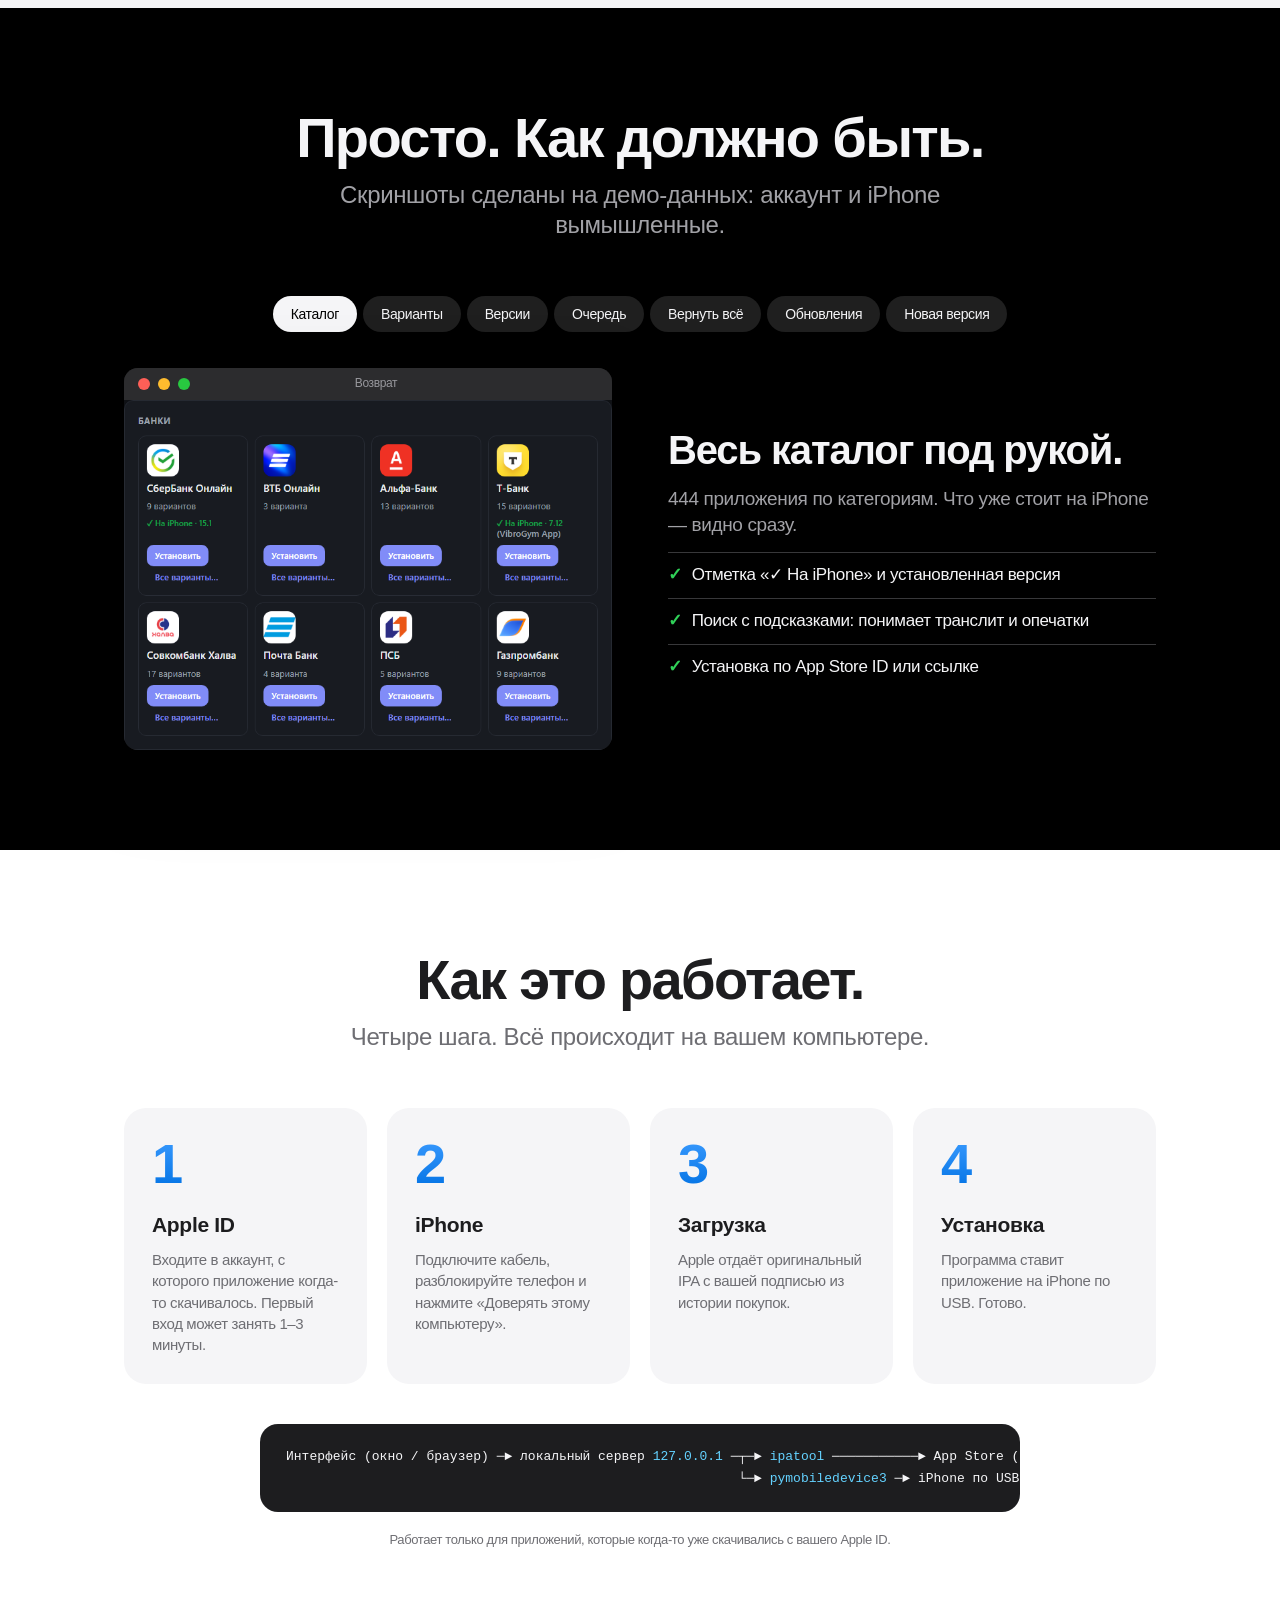
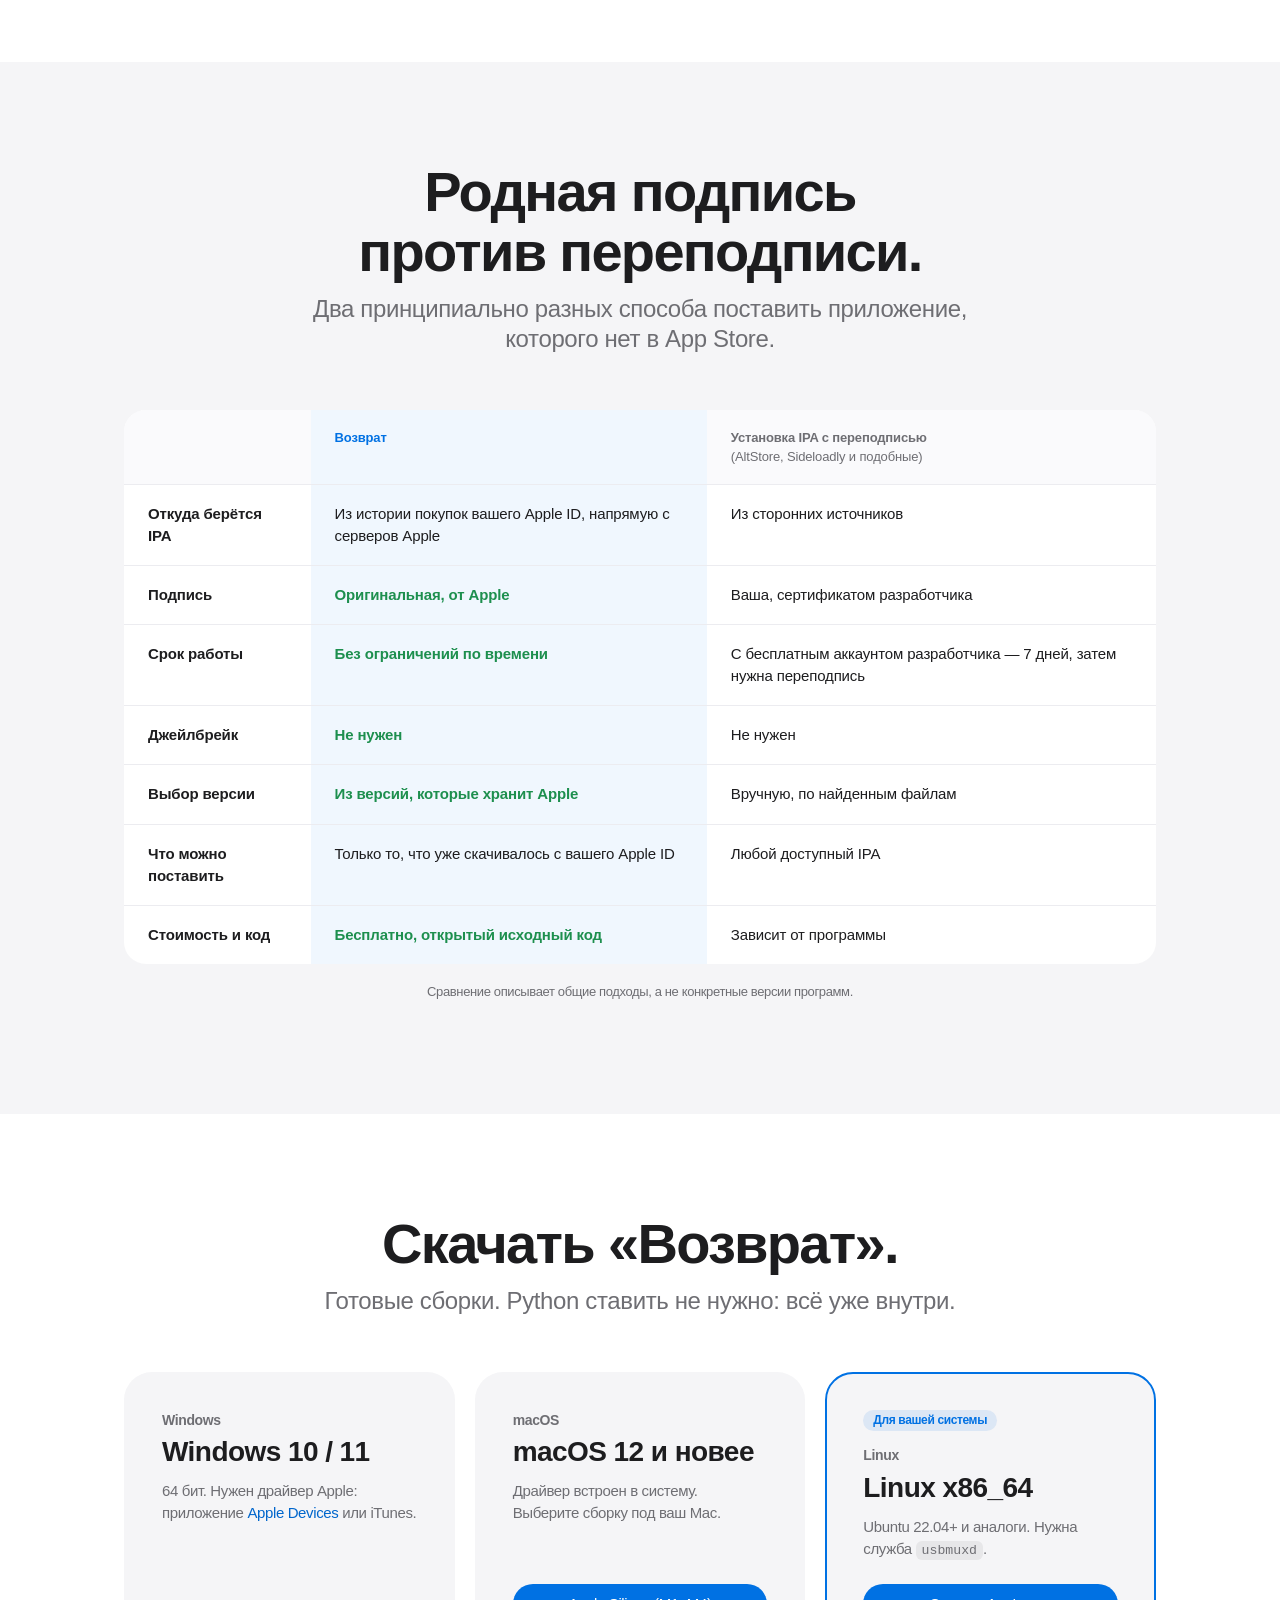
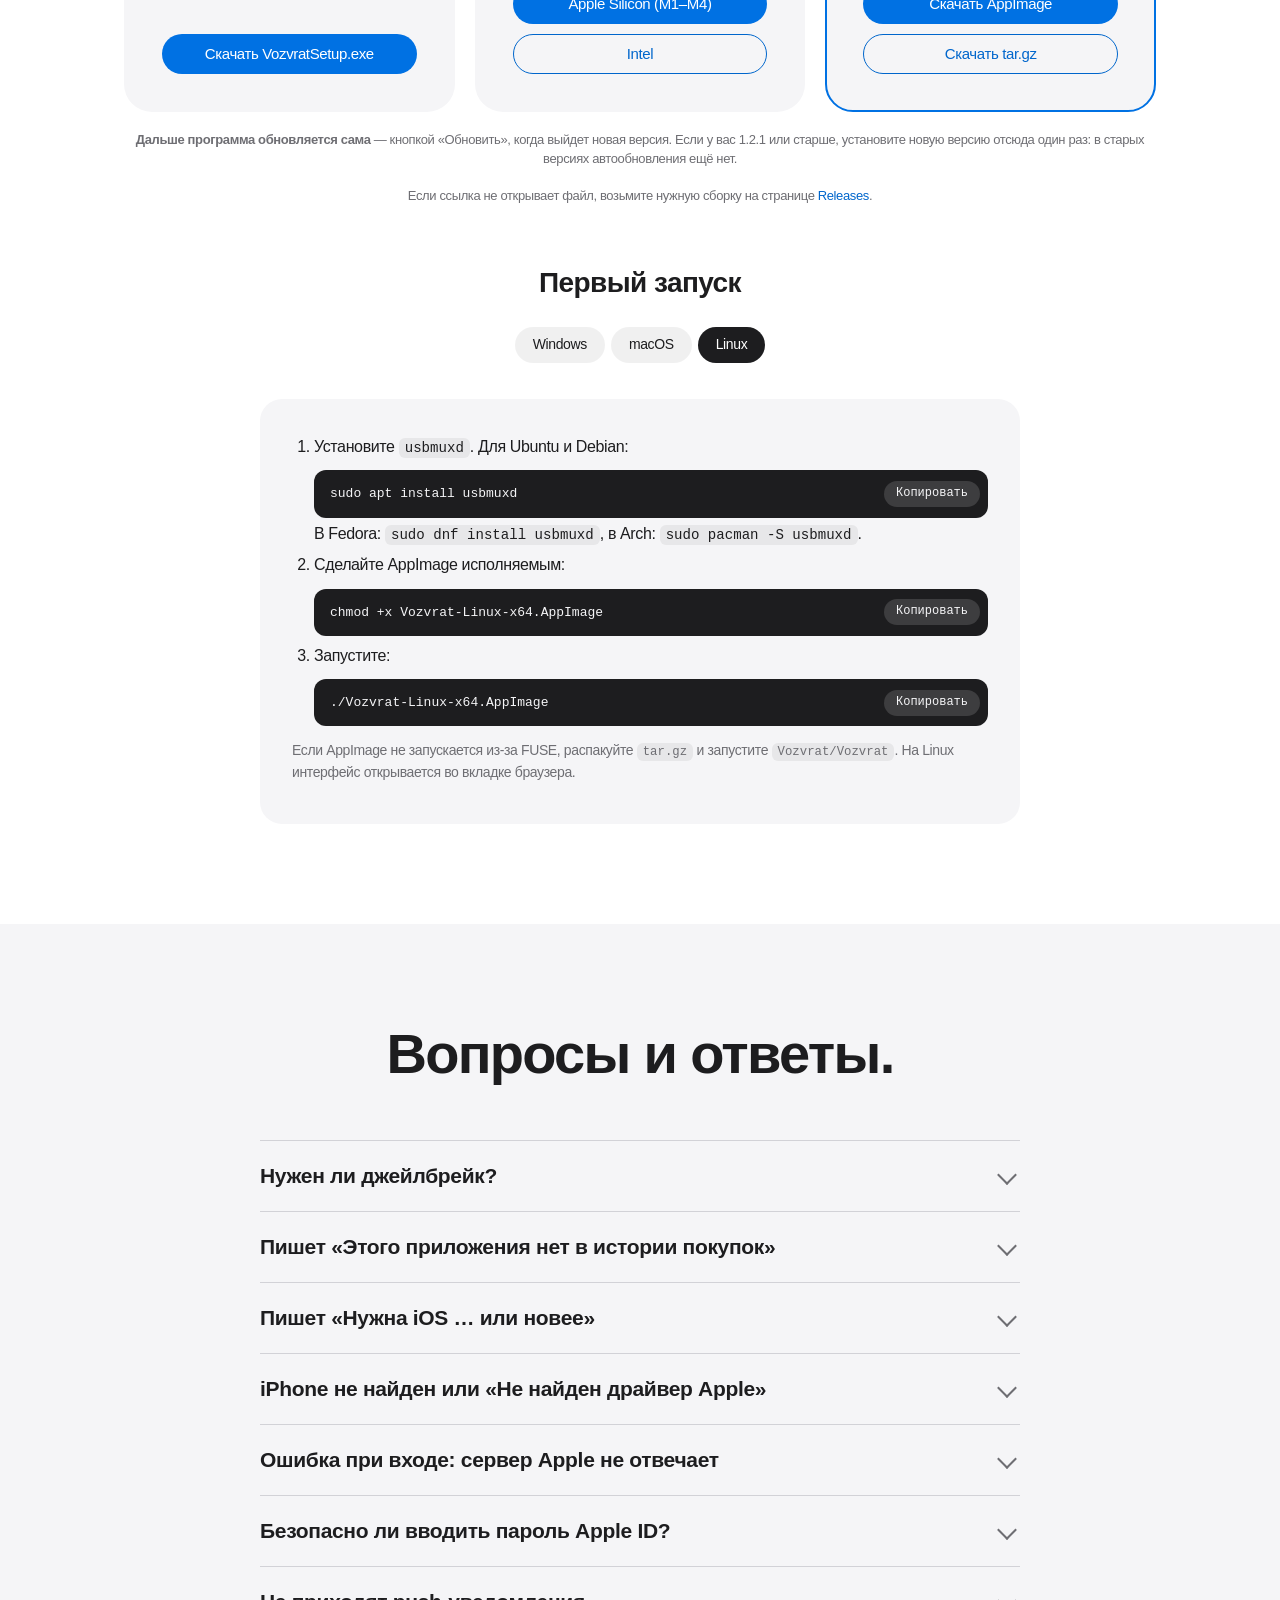
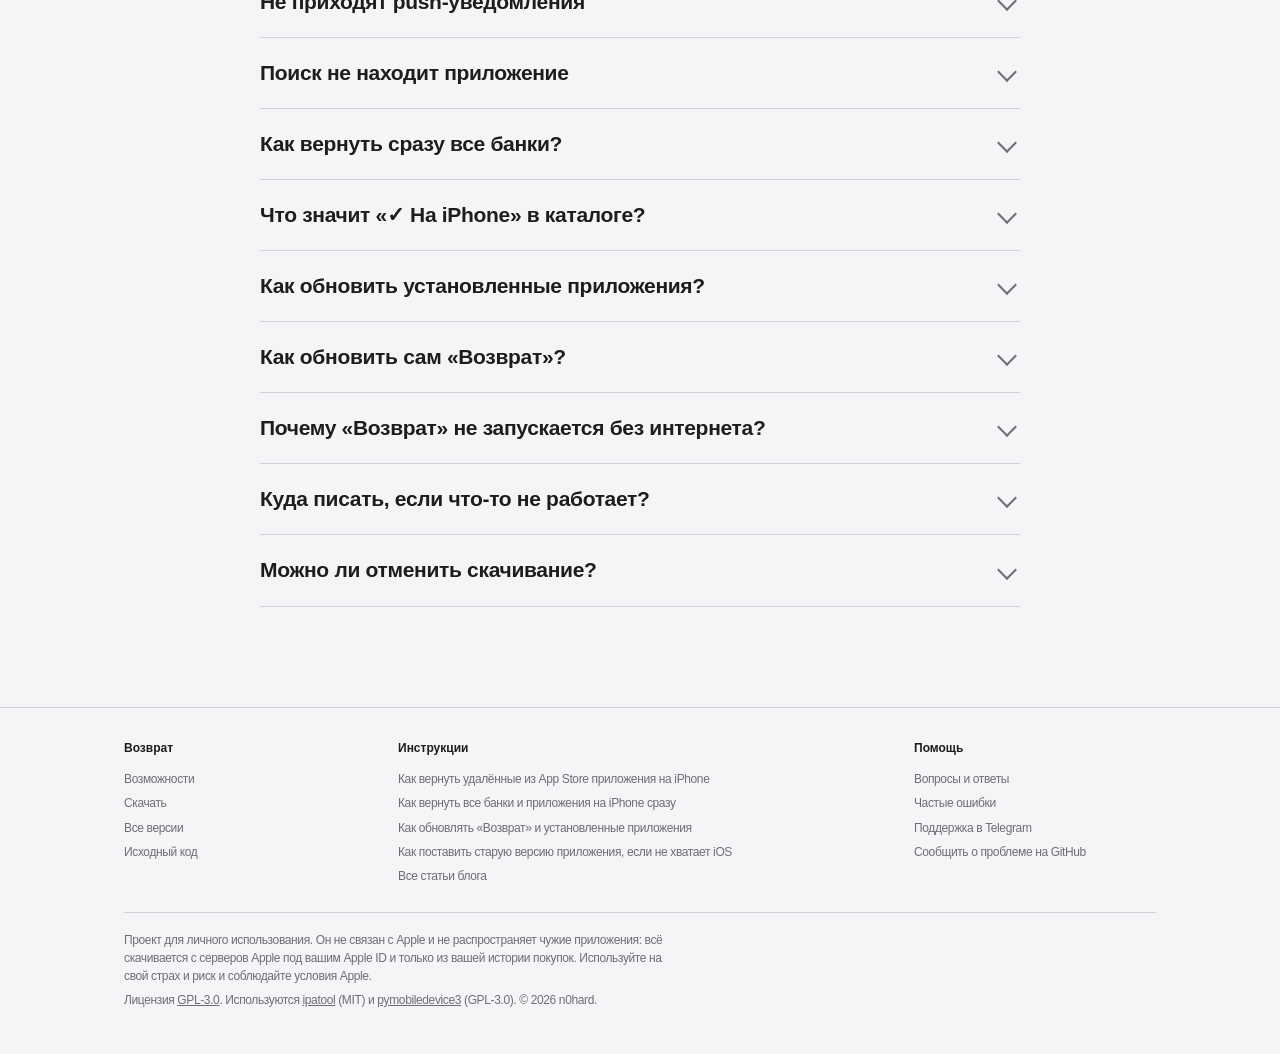
==== commit e81c423f: "Site: login network errors and the 1.4.4 restore-all fix - Частые ошибки: what «Сервер Apple не отве" ====
--- a/cite/index.html
+++ b/cite/index.html
@@ -10,7 +10,7 @@
   <meta name="robots" content="index, follow, max-image-preview:large" />
   <meta name="theme-color" content="#ffffff" />
   <meta name="format-detection" content="telephone=no" />
-  <link rel="canonical" href="https://vozvrat.qd.je/" />
+  <link rel="canonical" href="https://vozvratapp.ru/" />
   <!-- icons -->
   <link rel="icon" type="image/png" sizes="32x32" href="favicon-32.png" />
   <link rel="icon" type="image/png" sizes="192x192" href="favicon-192.png" />
@@ -19,18 +19,18 @@
 
   <meta property="og:type" content="website" />
   <meta property="og:locale" content="ru_RU" />
-  <meta property="og:url" content="https://vozvrat.qd.je/" />
+  <meta property="og:url" content="https://vozvratapp.ru/" />
   <meta property="og:site_name" content="Возврат" />
   <meta property="og:title" content="Возврат — удалённые приложения обратно на iPhone" />
   <meta property="og:description" content="Банки, VK, Авито и другие приложения, удалённые из российского App Store. Оригинальный IPA с подписью Apple, без джейлбрейка." />
-  <meta property="og:image" content="https://vozvrat.qd.je/og-image.jpg" />
-  <meta property="og:image:width" content="1376" />
-  <meta property="og:image:height" content="768" />
+  <meta property="og:image" content="https://vozvratapp.ru/og-cover.jpg" />
+  <meta property="og:image:width" content="1200" />
+  <meta property="og:image:height" content="630" />
   <meta property="og:image:alt" content="Возврат — программа для возврата приложений на iPhone" />
   <meta name="twitter:card" content="summary_large_image" />
   <meta name="twitter:title" content="Возврат — удалённые приложения обратно на iPhone" />
   <meta name="twitter:description" content="Оригинальный IPA с подписью Apple, установка по USB, без джейлбрейка." />
-  <meta name="twitter:image" content="https://vozvrat.qd.je/og-image.jpg" />
+  <meta name="twitter:image" content="https://vozvratapp.ru/og-cover.jpg" />
 
   <script type="application/ld+json">
   {
@@ -39,7 +39,7 @@
       {
         "@type": "SoftwareApplication",
         "name": "Возврат",
-        "softwareVersion": "1.4.1",
+        "softwareVersion": "1.4.4",
         "alternateName": "back-to-iphone",
         "applicationCategory": "UtilitiesApplication",
         "operatingSystem": "Windows 10/11, macOS 12+, Linux x86_64",
@@ -101,7 +101,7 @@
           <a class="btn" id="heroDl" href="#download">Скачать бесплатно</a>
           <a class="linkmore" href="#how">Как это работает</a>
         </div>
-        <p class="hero-meta" id="heroMeta">Версия <span data-v="version">1.4.1</span> · Windows, macOS и Linux · бесплатно, с открытым исходным кодом</p>
+        <p class="hero-meta" id="heroMeta">Версия <span data-v="version">1.4.4</span> · Windows, macOS и Linux · бесплатно, с открытым исходным кодом</p>
         <div class="hero-shot reveal">
           <div class="window">
             <div class="window-bar"><span class="dot r"></span><span class="dot y"></span><span class="dot g"></span><span class="window-title">Возврат</span></div>
@@ -402,6 +402,7 @@
           <details><summary>Пишет «Этого приложения нет в истории покупок»</summary><div><p>Это значит, что приложение не скачивалось с этого Apple ID. Попробуйте другой вариант в «Все варианты…» или войдите под другим аккаунтом.</p></div></details>
           <details><summary>Пишет «Нужна iOS … или новее»</summary><div><p>Откройте «Версии» и поставьте более старую версию приложения, которая поддерживает iOS вашего iPhone.</p></div></details>
           <details><summary>iPhone не найден или «Не найден драйвер Apple»</summary><div><p>Windows: установите Apple Devices или iTunes. Linux: установите и запустите <code>usbmuxd</code>. Затем переподключите кабель, разблокируйте iPhone и нажмите «Доверять этому компьютеру».</p></div></details>
+          <details><summary>Ошибка при входе: сервер Apple не отвечает</summary><div><p>Это проблема сети, а не Apple ID: перед входом «Возврат» обращается к серверу Apple, и тот не ответил. Программа сама повторяет вход несколько раз. Если не помогло — выключите VPN или прокси (а если их нет, попробуйте с VPN), отключите на время антивирус, подключитесь к другой сети или смените DNS на 1.1.1.1. Подробнее — в <a href="blog/drugie-oshibki/">статье о частых ошибках</a>.</p></div></details>
           <details><summary>Безопасно ли вводить пароль Apple ID?</summary><div><p>Программа работает локально на вашем компьютере (127.0.0.1). Пароль передаётся только на серверы Apple через <code>ipatool</code>, двухфакторная аутентификация поддерживается. Исходный код открыт на GitHub.</p></div></details>
           <details><summary>Не приходят push-уведомления</summary><div><p>Для части удалённых приложений Apple отключила пуши. Это ограничение Apple, а не программы.</p></div></details>
           <details><summary>Поиск не находит приложение</summary><div><p>Поиск идёт только по каталогу программы (<span data-n="apps">444 приложения</span>) и понимает транслит, разговорные названия и небольшие опечатки: «макс» и «max», «сбол», «тинькофф». Если приложения в каталоге нет, введите его App Store ID или ссылку <code>apps.apple.com/…/id123456789</code>.</p></div></details>
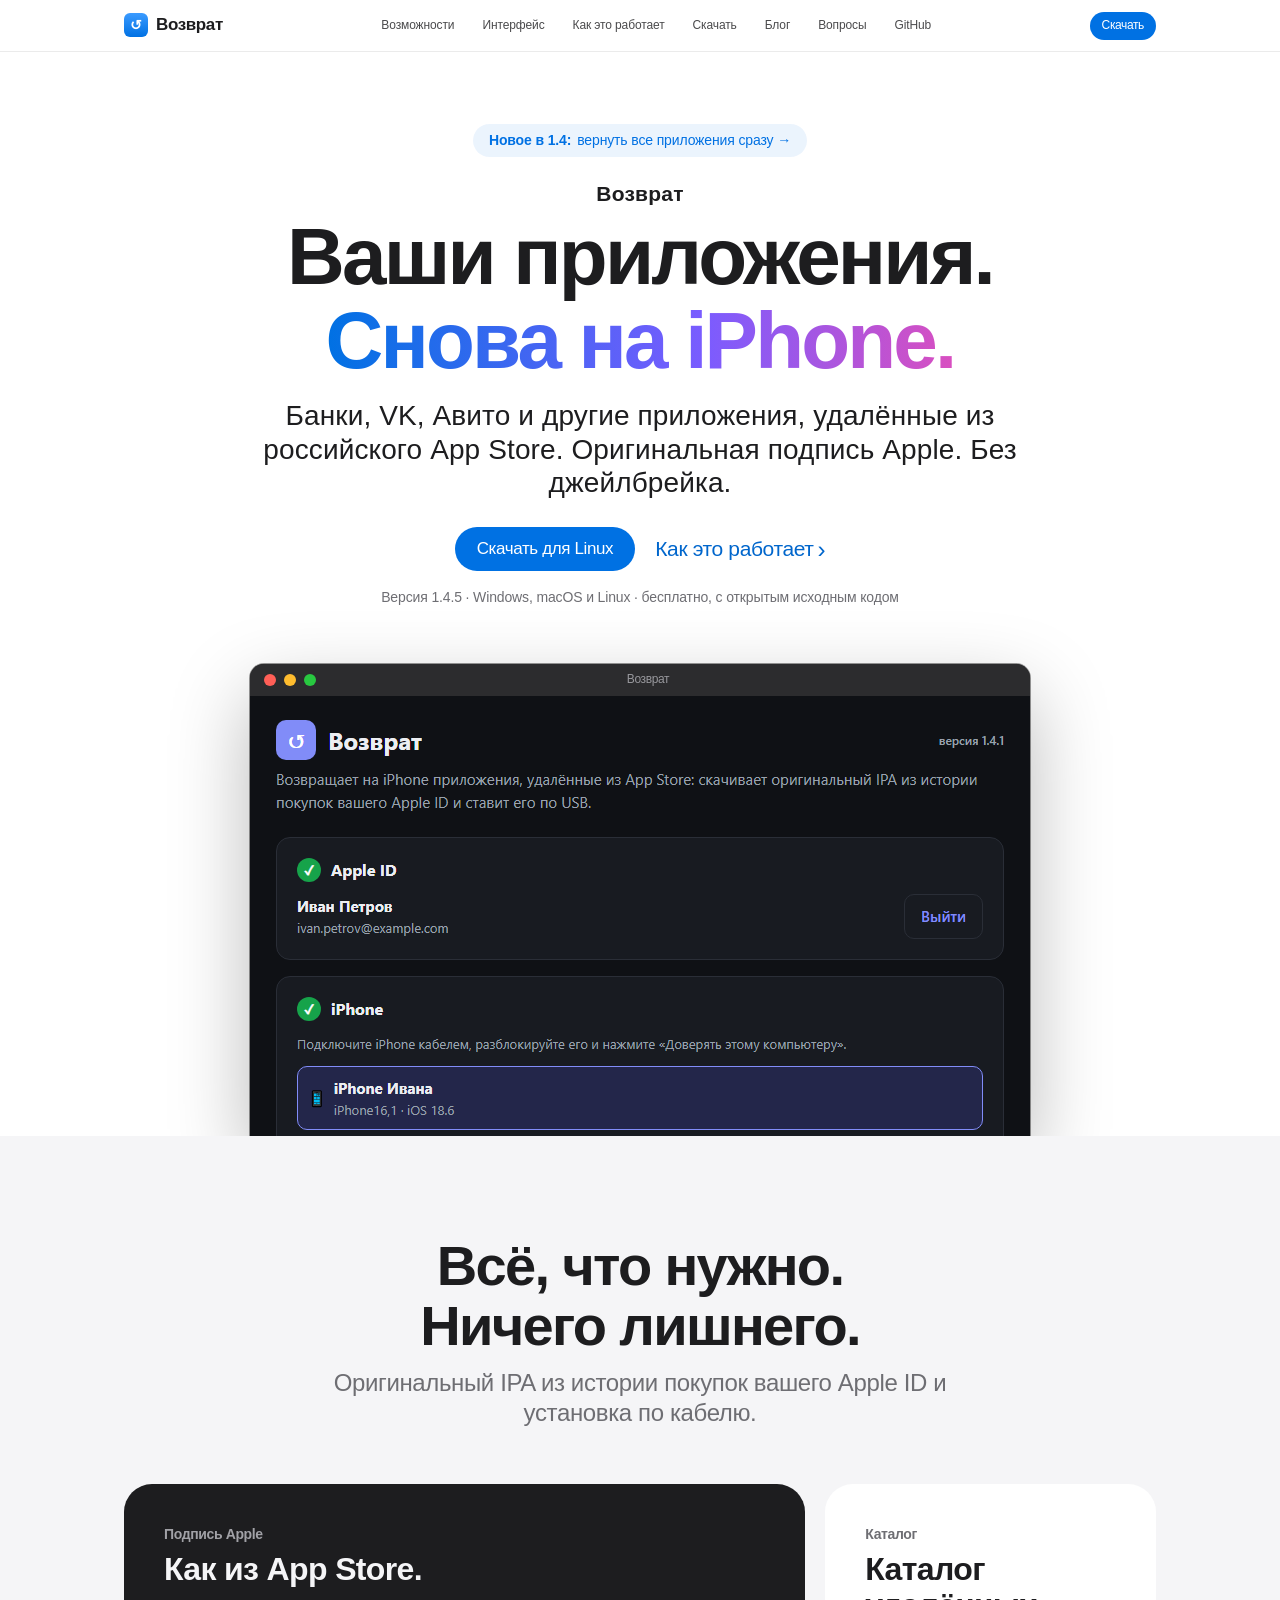
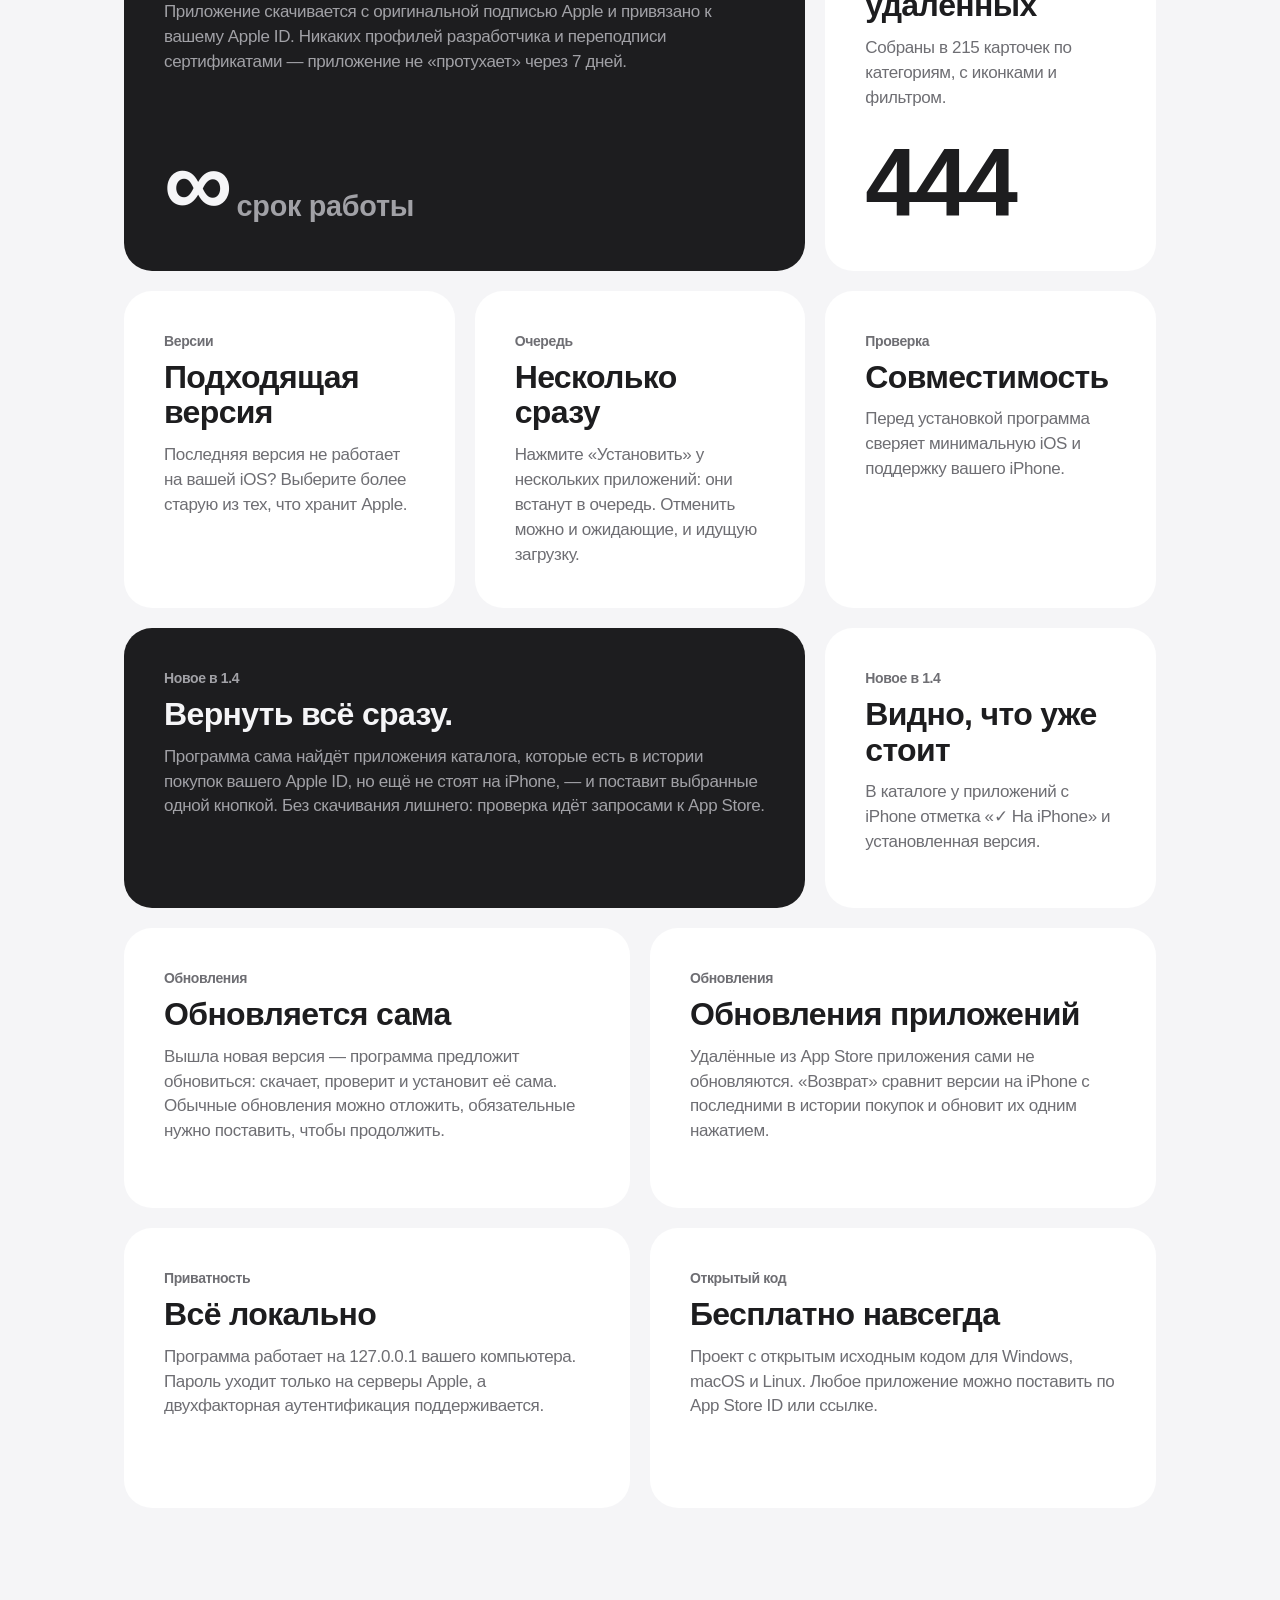
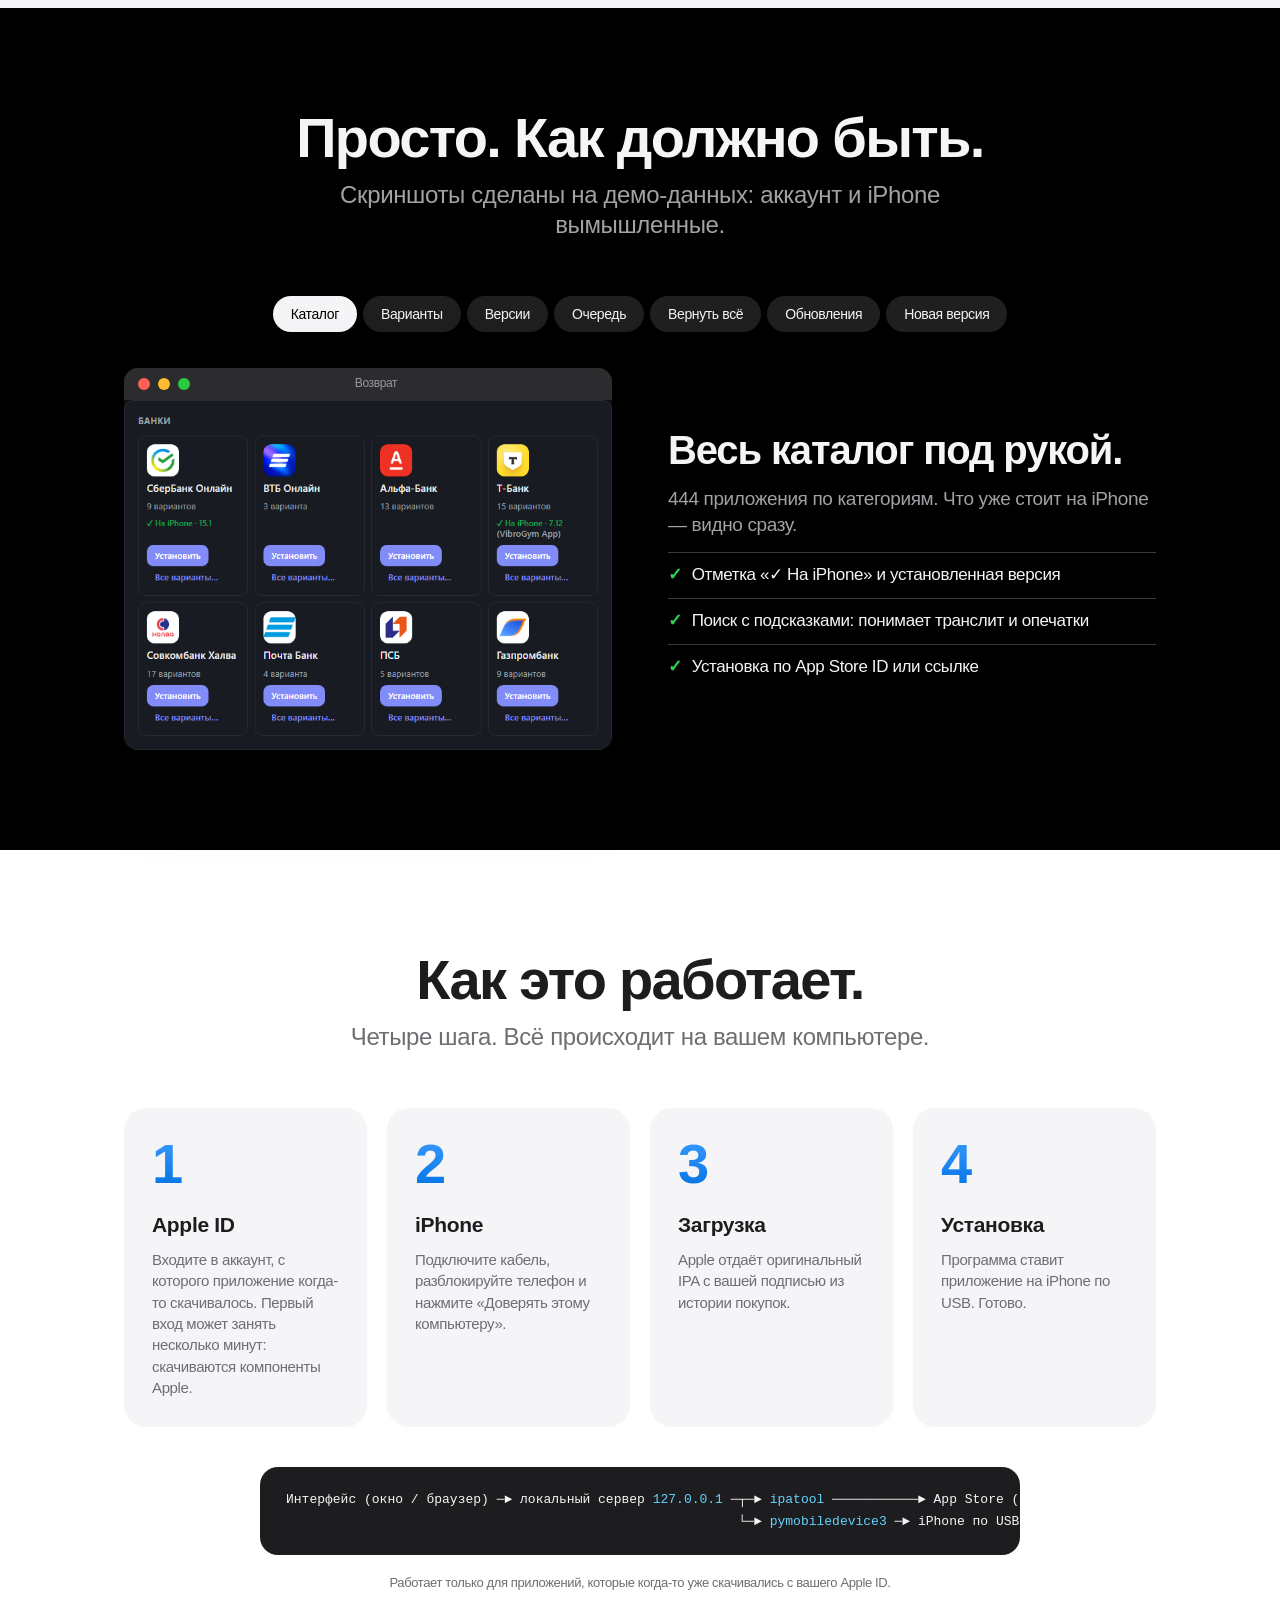
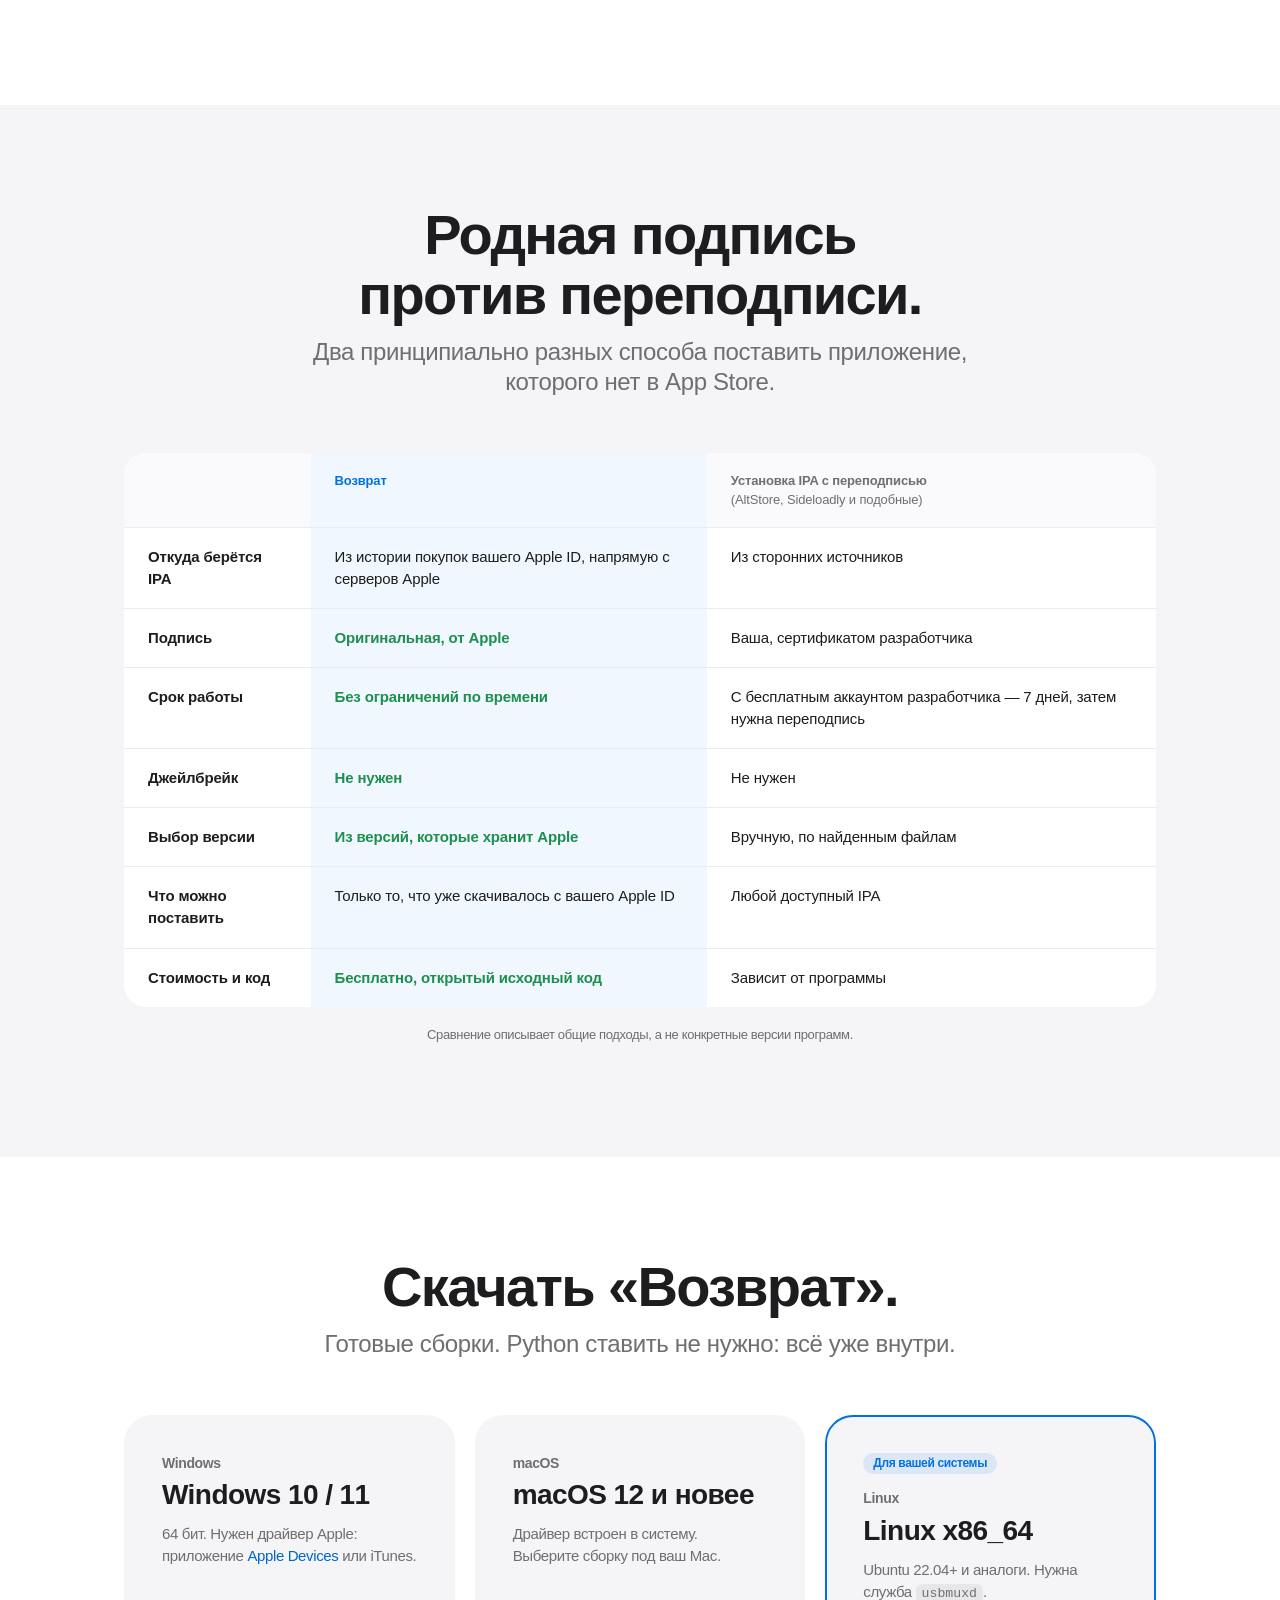
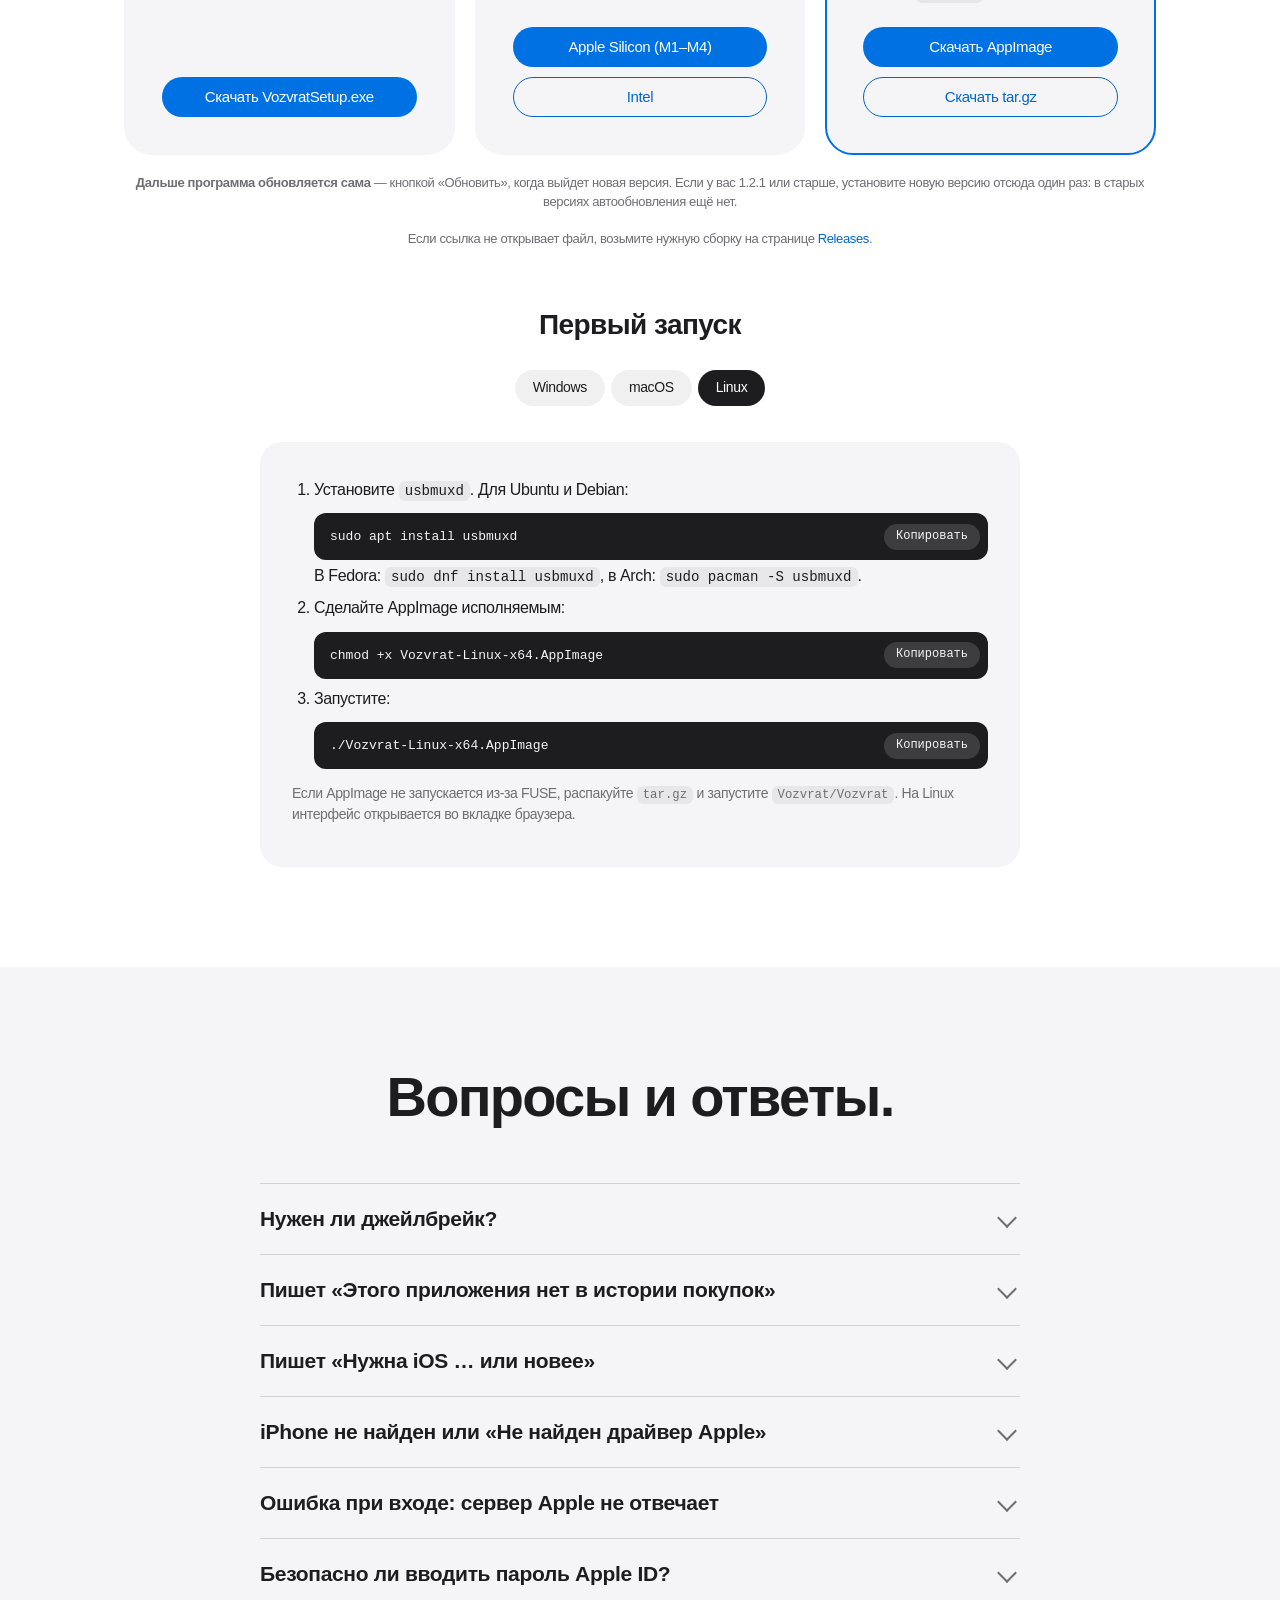
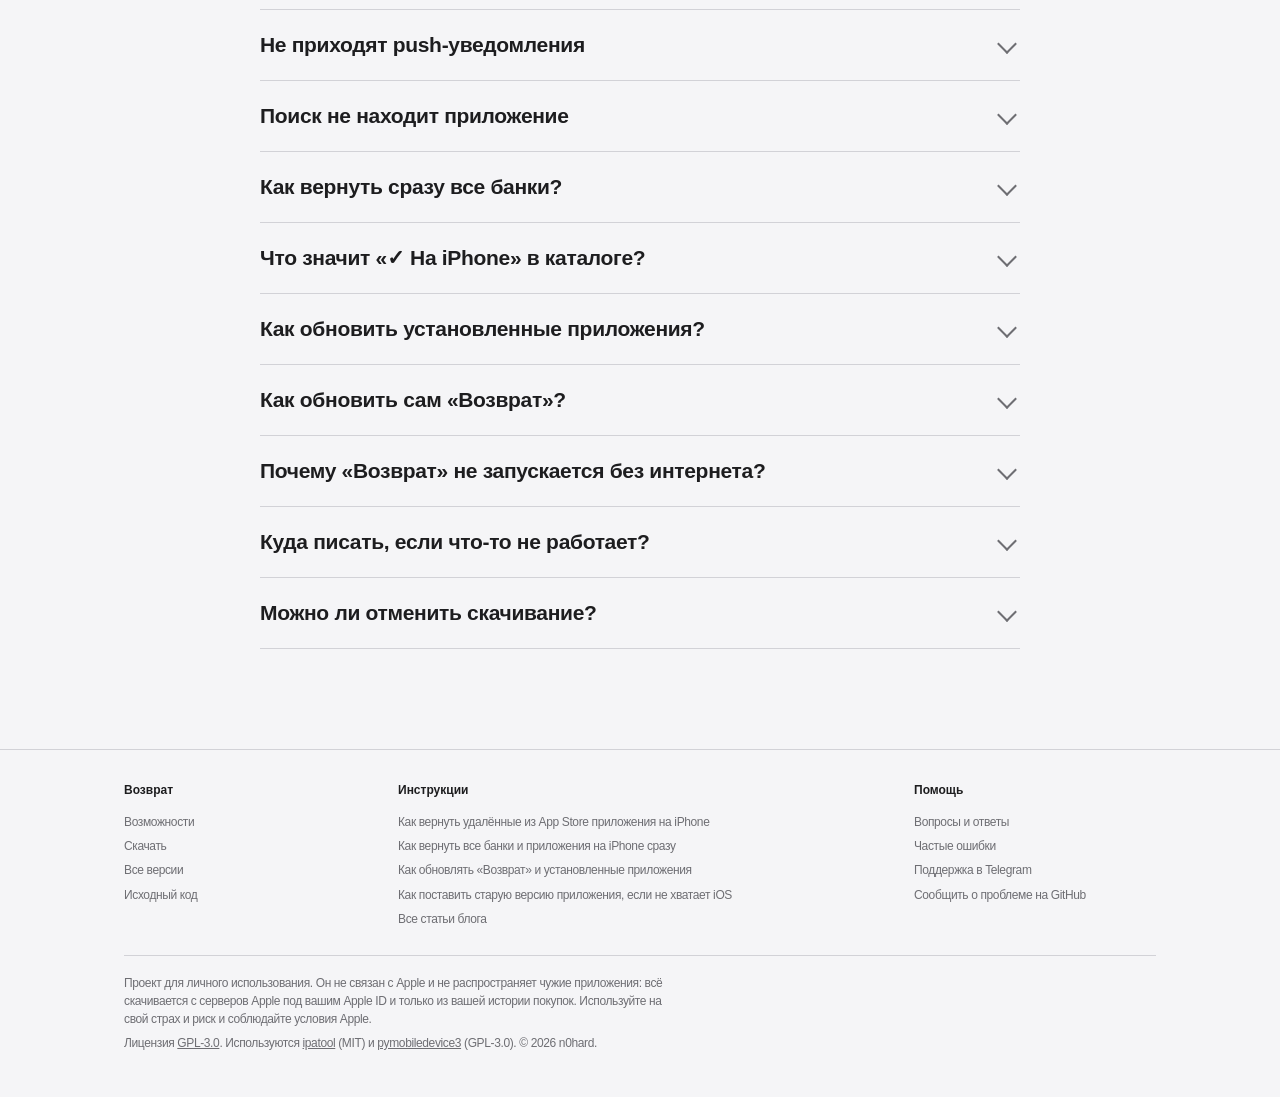
==== commit c3602802: "1.4.5: авторизация Apple снова работает (ipatool 2.8.1) 1.4.5: Apple sign-in works again (ipatool 2." ====
--- a/cite/index.html
+++ b/cite/index.html
@@ -39,7 +39,7 @@
       {
         "@type": "SoftwareApplication",
         "name": "Возврат",
-        "softwareVersion": "1.4.4",
+        "softwareVersion": "1.4.5",
         "alternateName": "back-to-iphone",
         "applicationCategory": "UtilitiesApplication",
         "operatingSystem": "Windows 10/11, macOS 12+, Linux x86_64",
@@ -101,7 +101,7 @@
           <a class="btn" id="heroDl" href="#download">Скачать бесплатно</a>
           <a class="linkmore" href="#how">Как это работает</a>
         </div>
-        <p class="hero-meta" id="heroMeta">Версия <span data-v="version">1.4.4</span> · Windows, macOS и Linux · бесплатно, с открытым исходным кодом</p>
+        <p class="hero-meta" id="heroMeta">Версия <span data-v="version">1.4.5</span> · Windows, macOS и Linux · бесплатно, с открытым исходным кодом</p>
         <div class="hero-shot reveal">
           <div class="window">
             <div class="window-bar"><span class="dot r"></span><span class="dot y"></span><span class="dot g"></span><span class="window-title">Возврат</span></div>
@@ -278,7 +278,7 @@
           <p>Четыре шага. Всё происходит на вашем компьютере.</p>
         </div>
         <div class="steps">
-          <div class="step reveal"><div class="n">1</div><h3>Apple ID</h3><p>Входите в аккаунт, с которого приложение когда-то скачивалось. Первый вход может занять 1–3 минуты.</p></div>
+          <div class="step reveal"><div class="n">1</div><h3>Apple ID</h3><p>Входите в аккаунт, с которого приложение когда-то скачивалось. Первый вход может занять несколько минут: скачиваются компоненты Apple.</p></div>
           <div class="step reveal"><div class="n">2</div><h3>iPhone</h3><p>Подключите кабель, разблокируйте телефон и нажмите «Доверять этому компьютеру».</p></div>
           <div class="step reveal"><div class="n">3</div><h3>Загрузка</h3><p>Apple отдаёт оригинальный IPA с вашей подписью из истории покупок.</p></div>
           <div class="step reveal"><div class="n">4</div><h3>Установка</h3><p>Программа ставит приложение на iPhone по USB. Готово.</p></div>
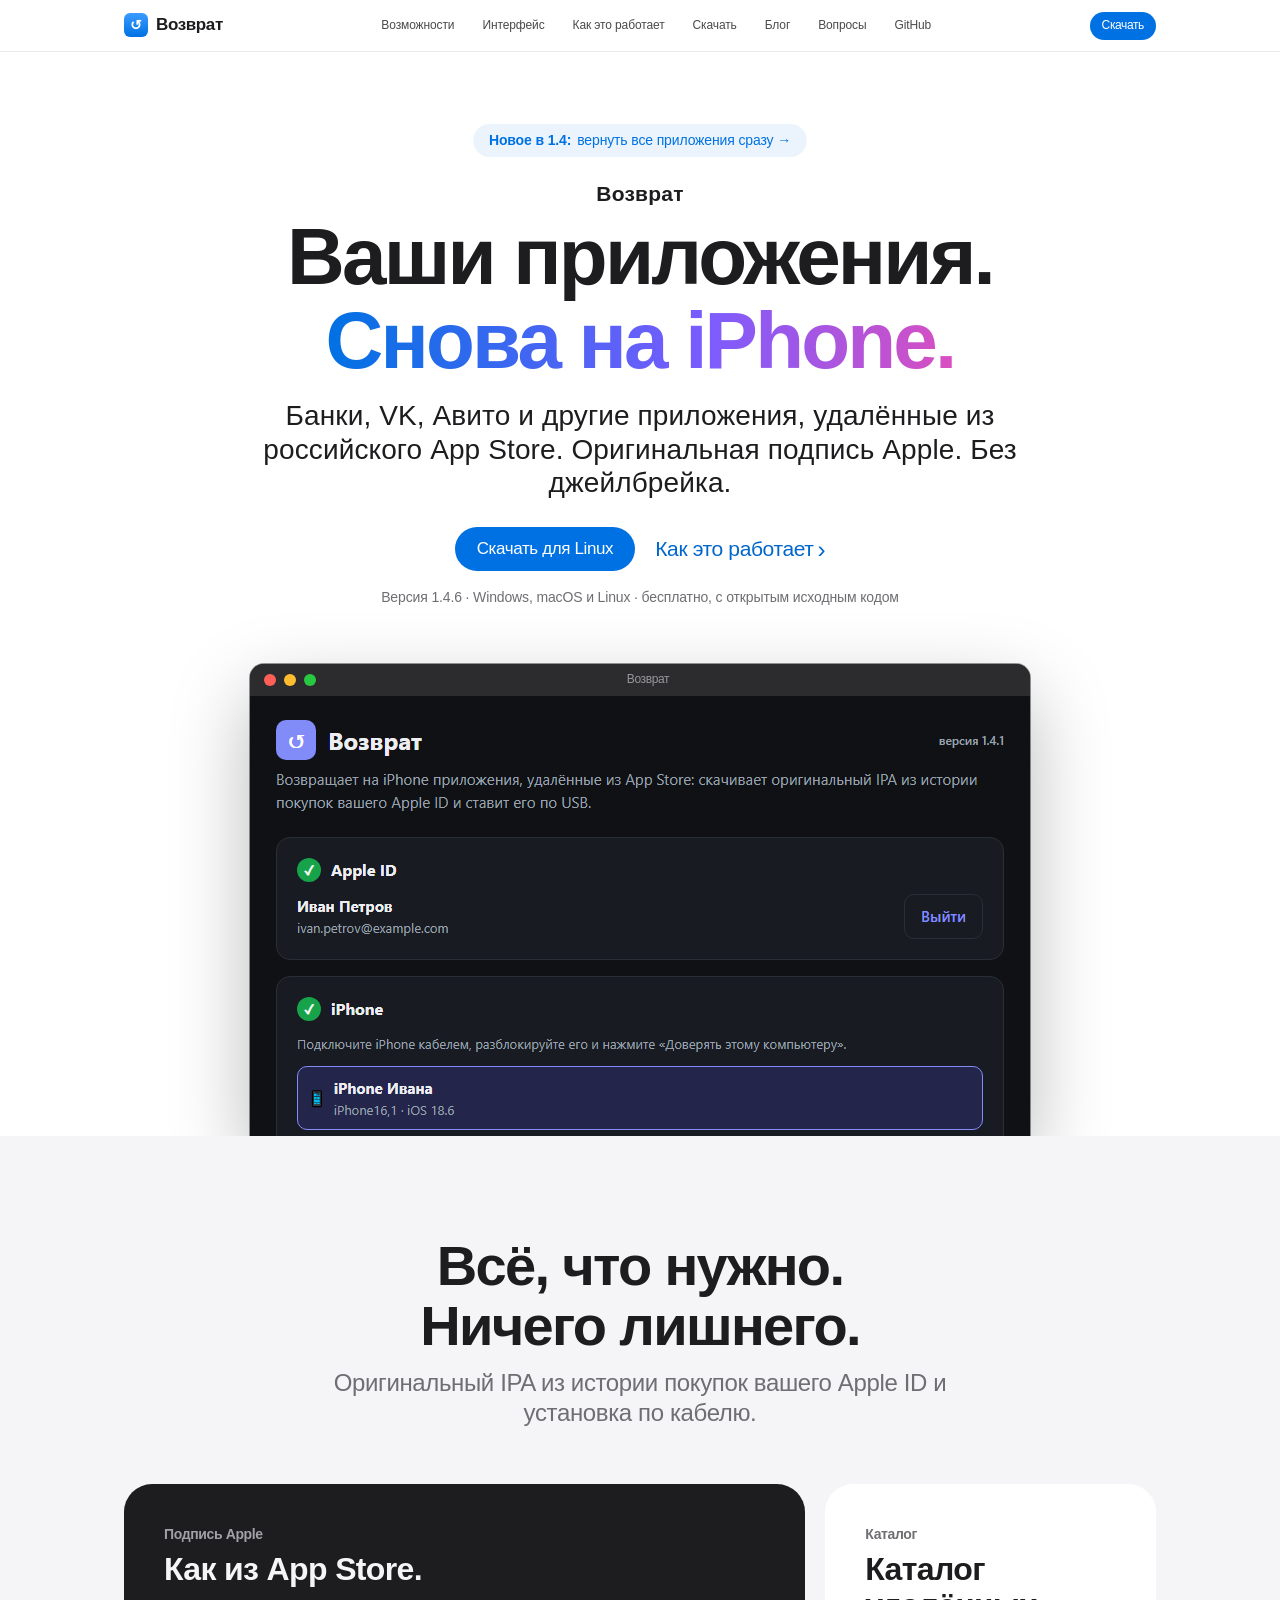
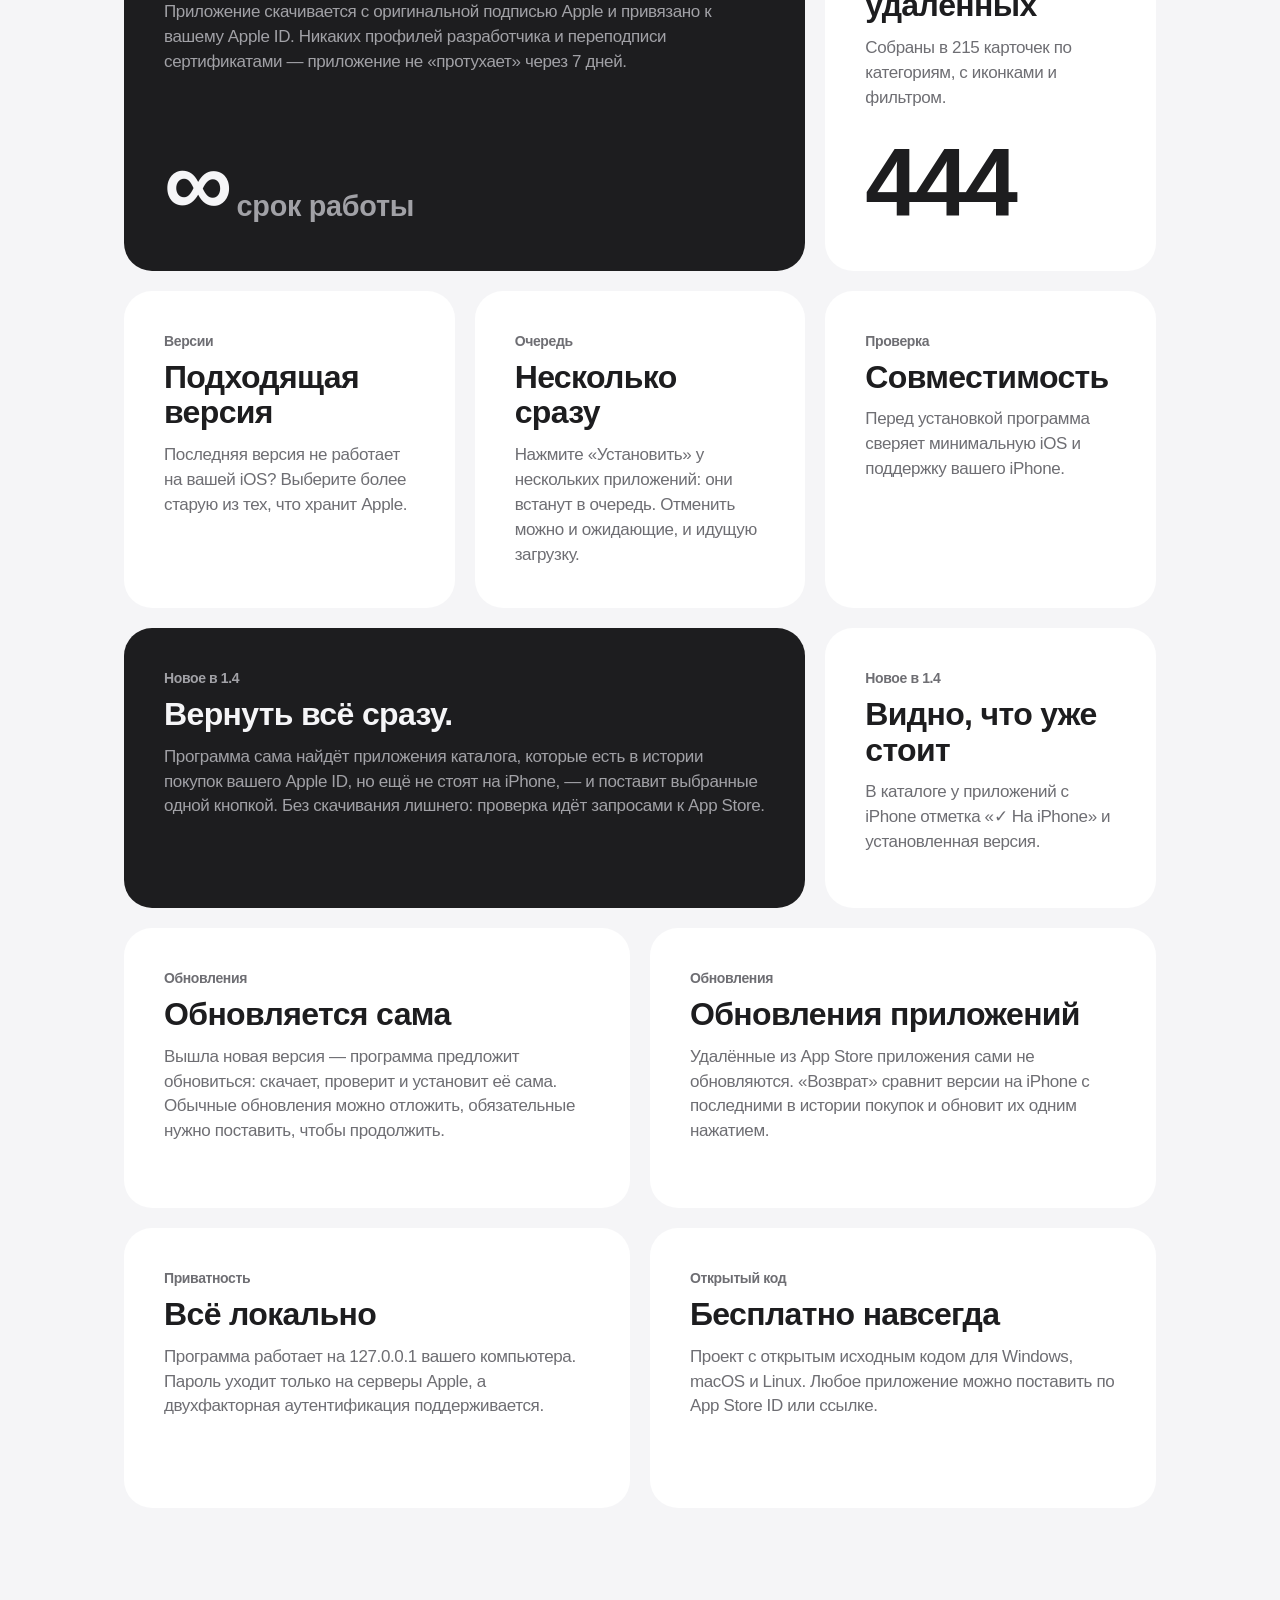
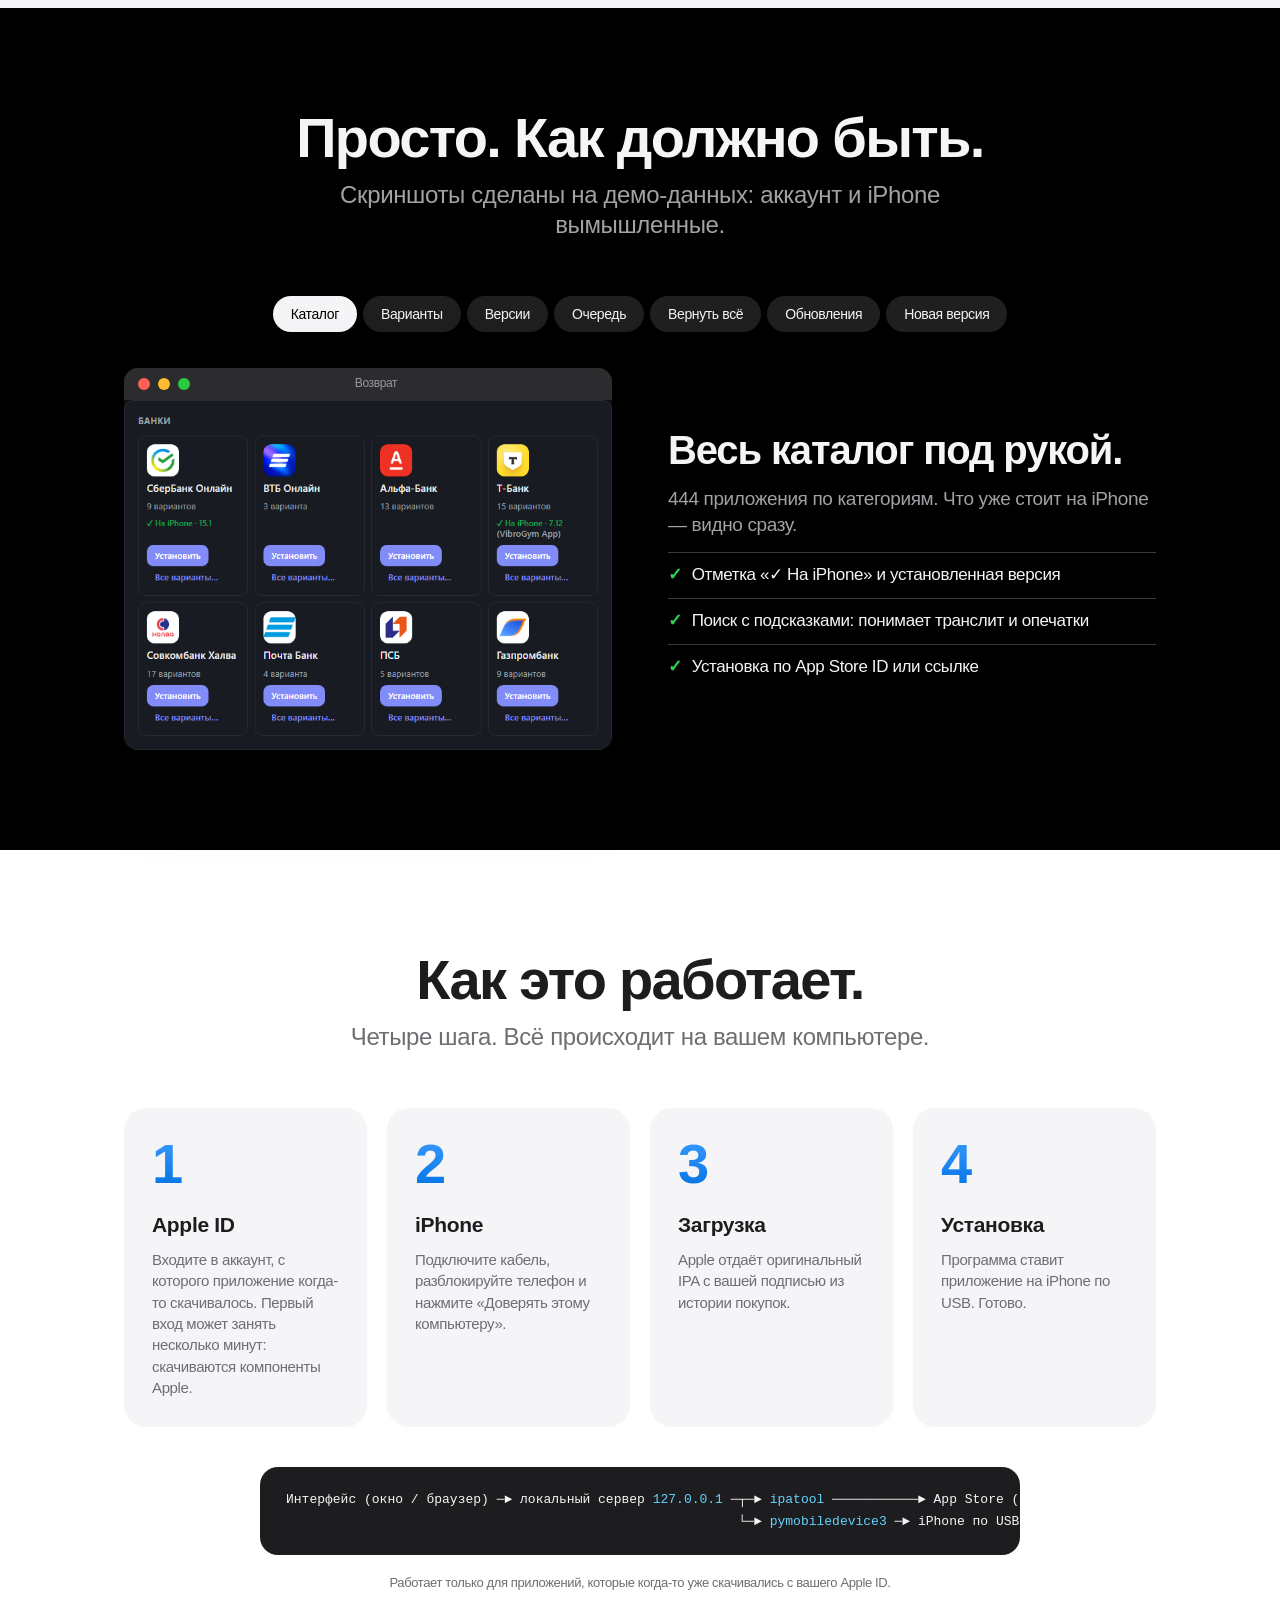
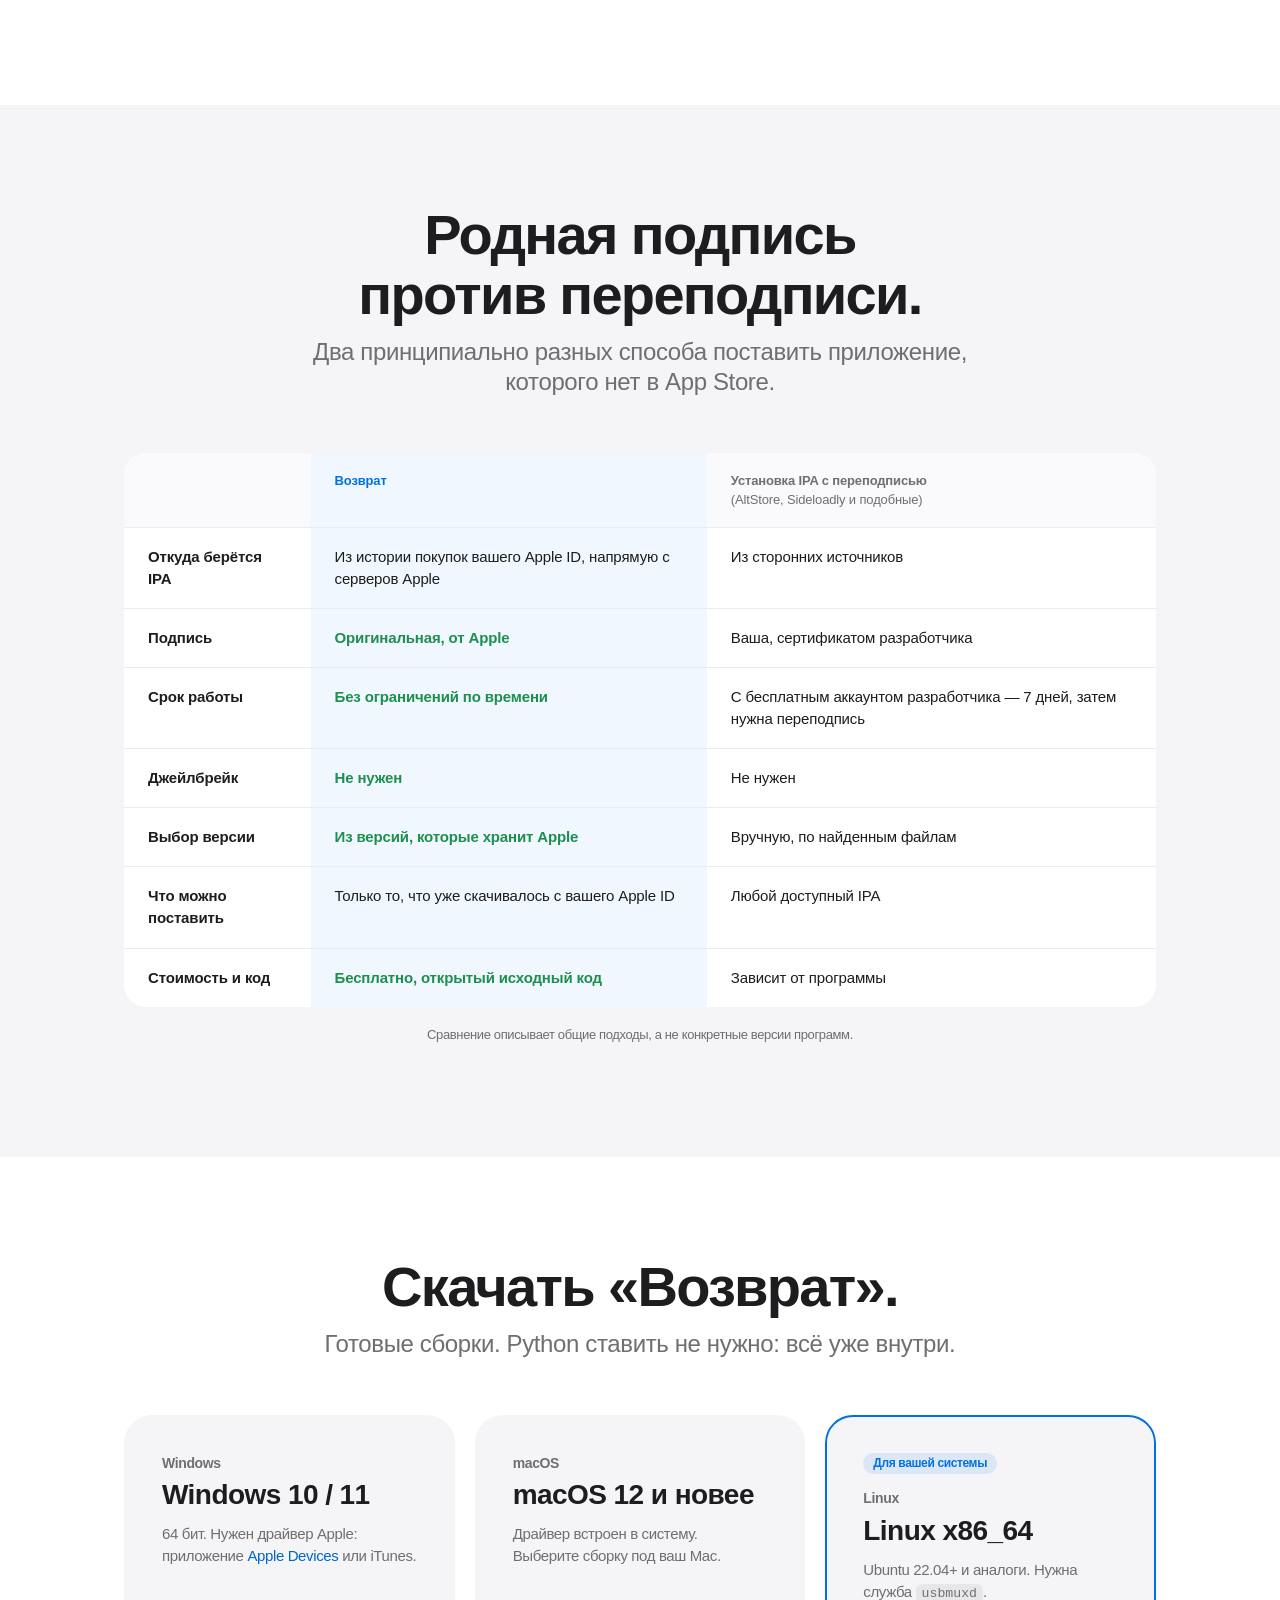
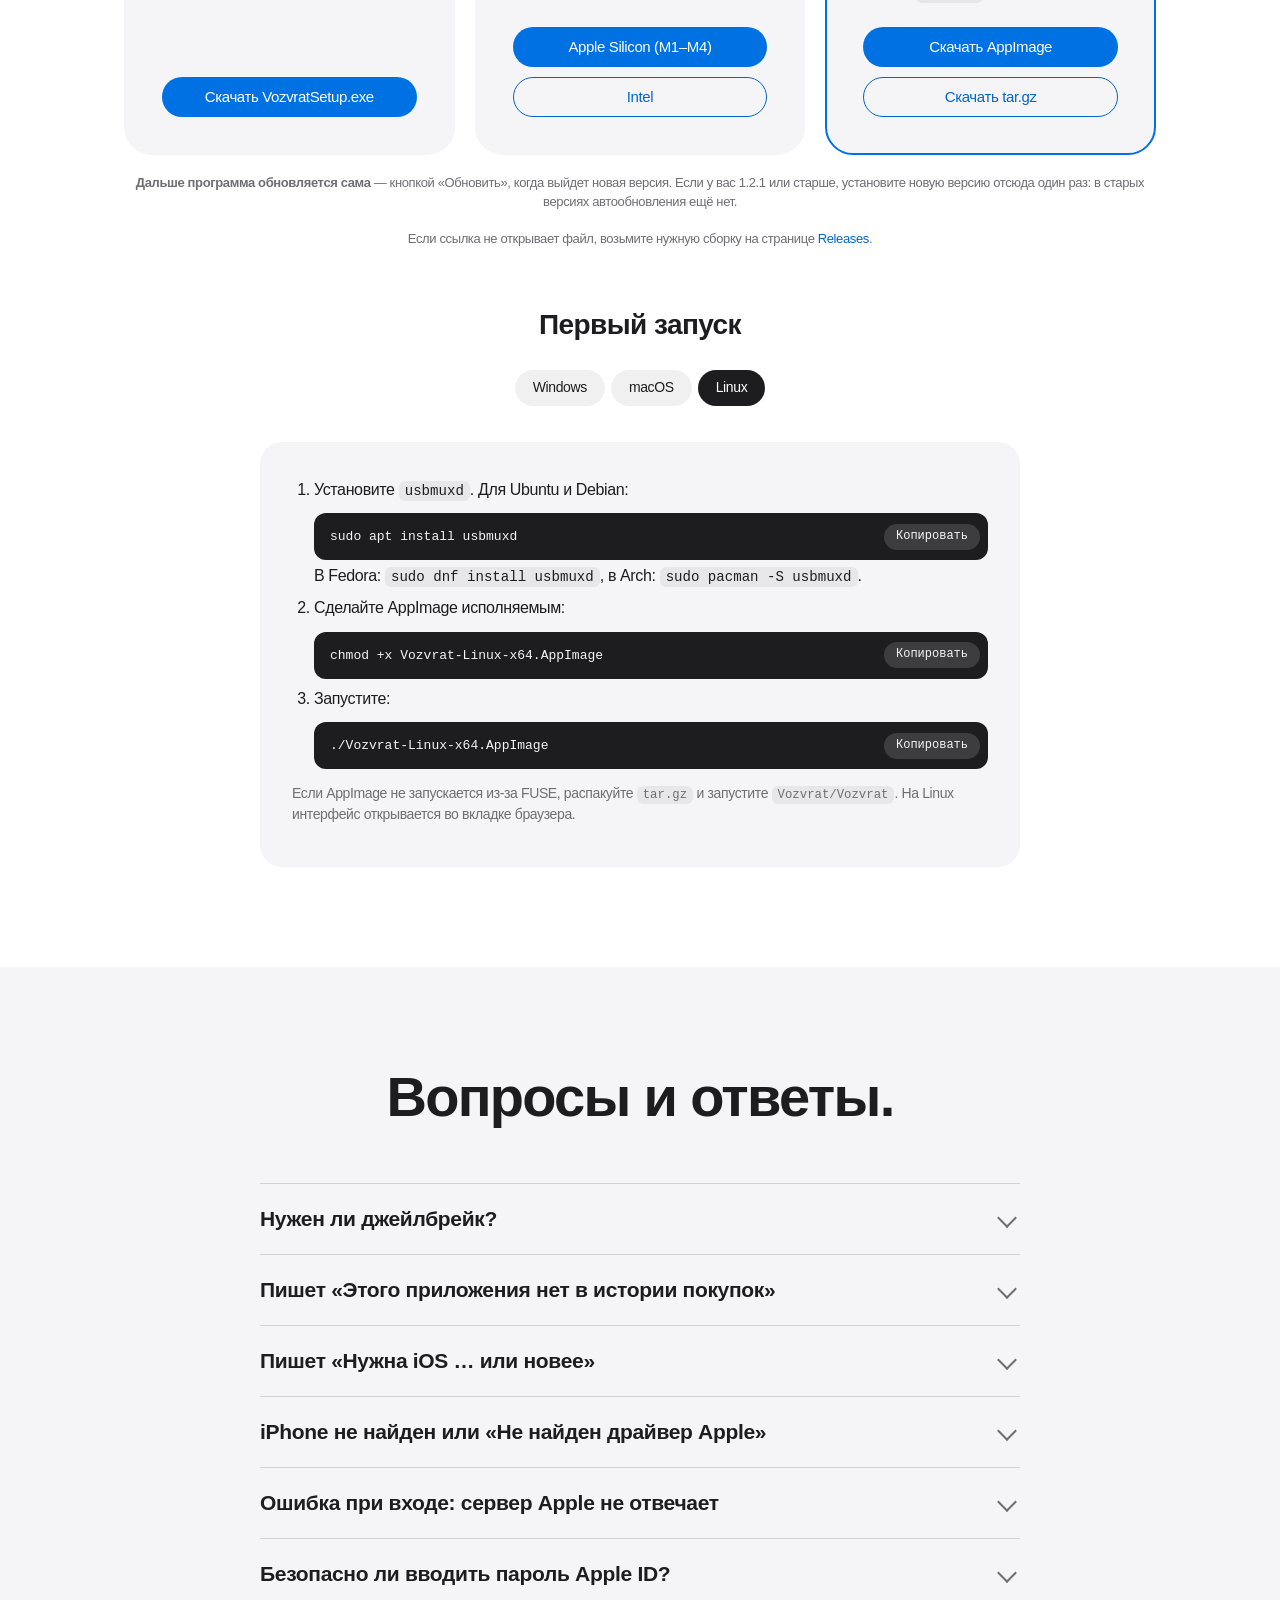
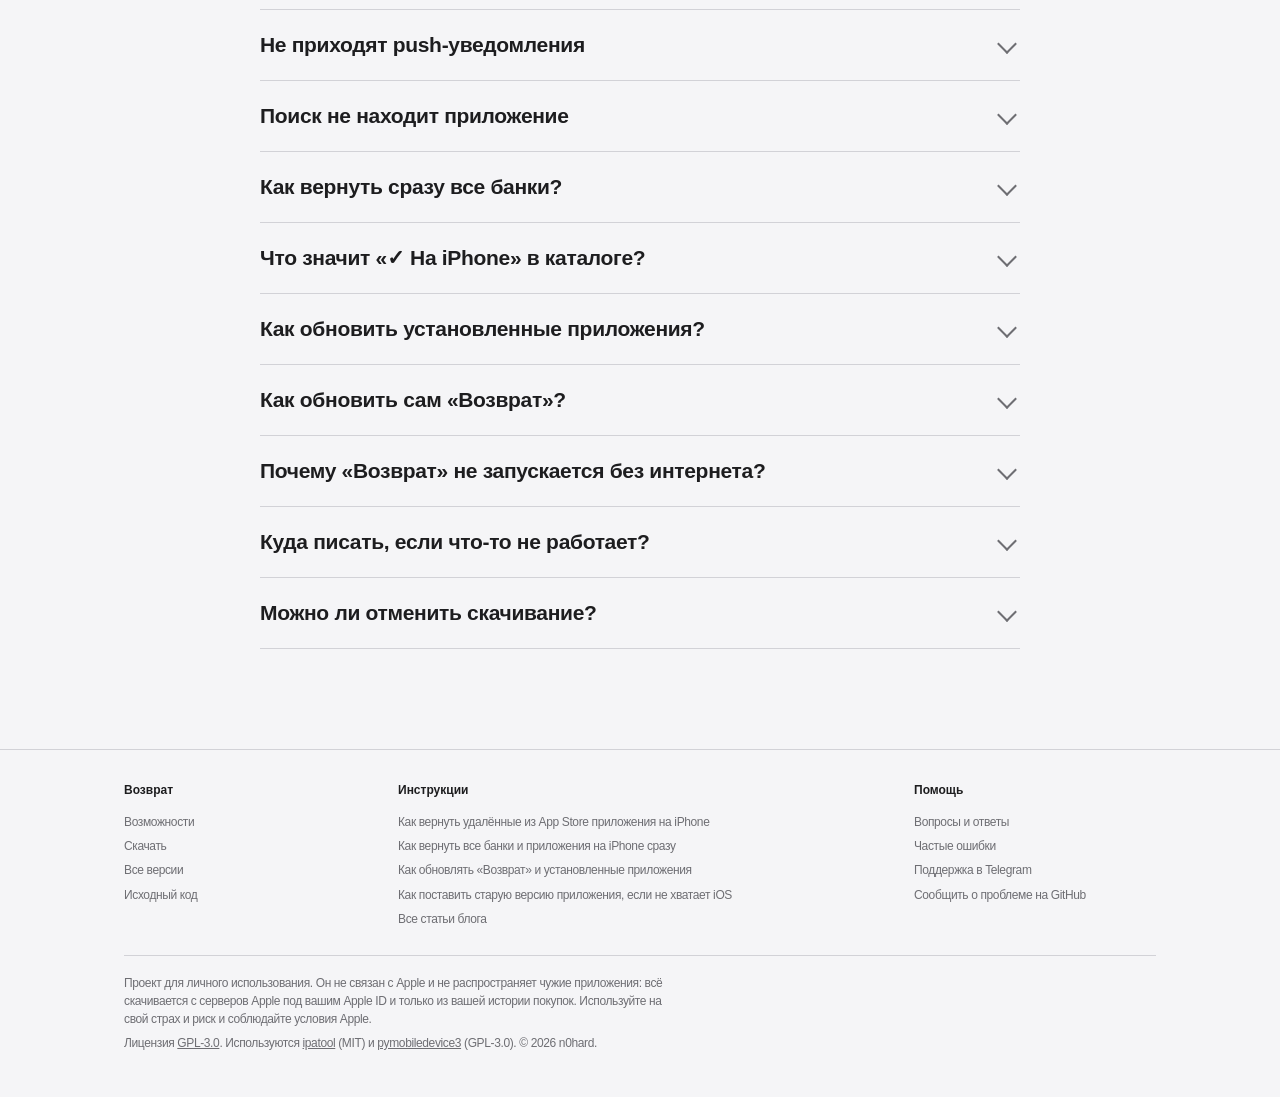
==== commit 4067b970: "1.4.6: скачивание снова работает после обновления 1.4.6: downloads work again after the update ipato" ====
--- a/cite/index.html
+++ b/cite/index.html
@@ -39,7 +39,7 @@
       {
         "@type": "SoftwareApplication",
         "name": "Возврат",
-        "softwareVersion": "1.4.5",
+        "softwareVersion": "1.4.6",
         "alternateName": "back-to-iphone",
         "applicationCategory": "UtilitiesApplication",
         "operatingSystem": "Windows 10/11, macOS 12+, Linux x86_64",
@@ -101,7 +101,7 @@
           <a class="btn" id="heroDl" href="#download">Скачать бесплатно</a>
           <a class="linkmore" href="#how">Как это работает</a>
         </div>
-        <p class="hero-meta" id="heroMeta">Версия <span data-v="version">1.4.5</span> · Windows, macOS и Linux · бесплатно, с открытым исходным кодом</p>
+        <p class="hero-meta" id="heroMeta">Версия <span data-v="version">1.4.6</span> · Windows, macOS и Linux · бесплатно, с открытым исходным кодом</p>
         <div class="hero-shot reveal">
           <div class="window">
             <div class="window-bar"><span class="dot r"></span><span class="dot y"></span><span class="dot g"></span><span class="window-title">Возврат</span></div>
